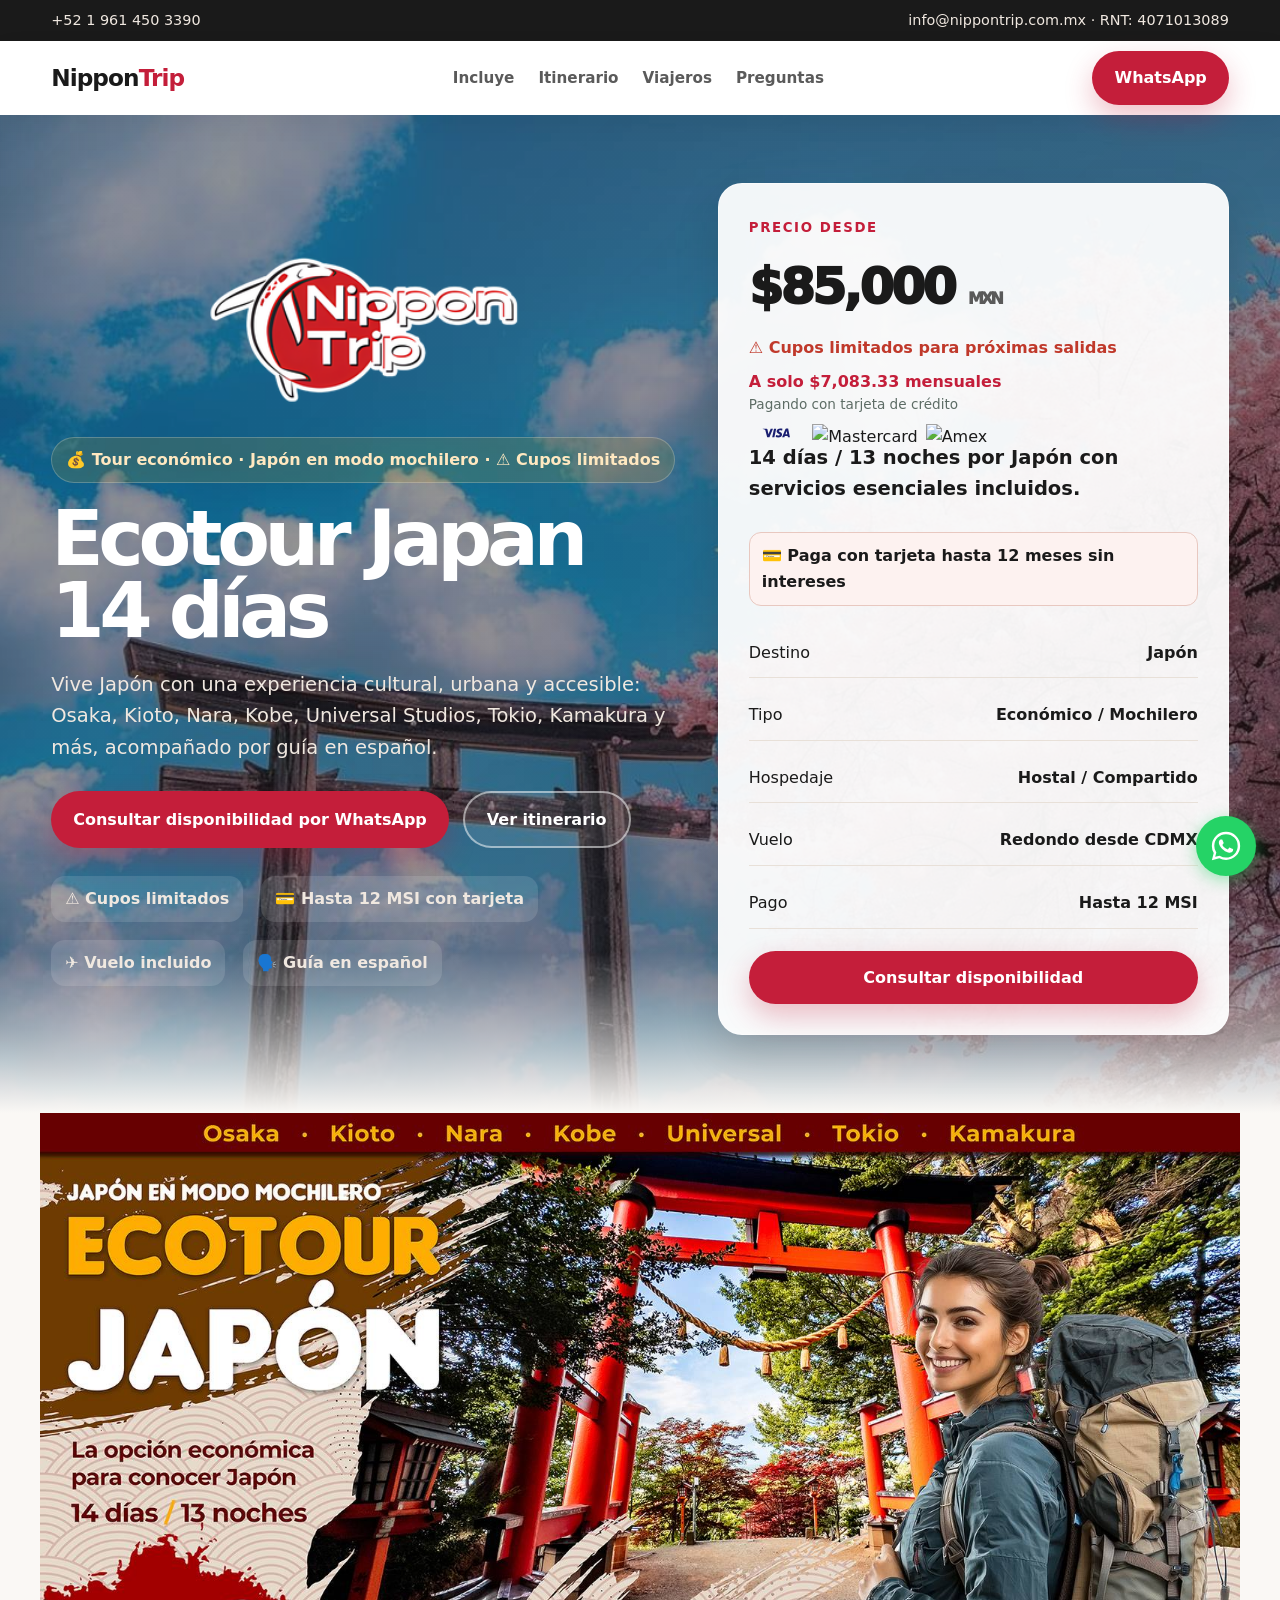
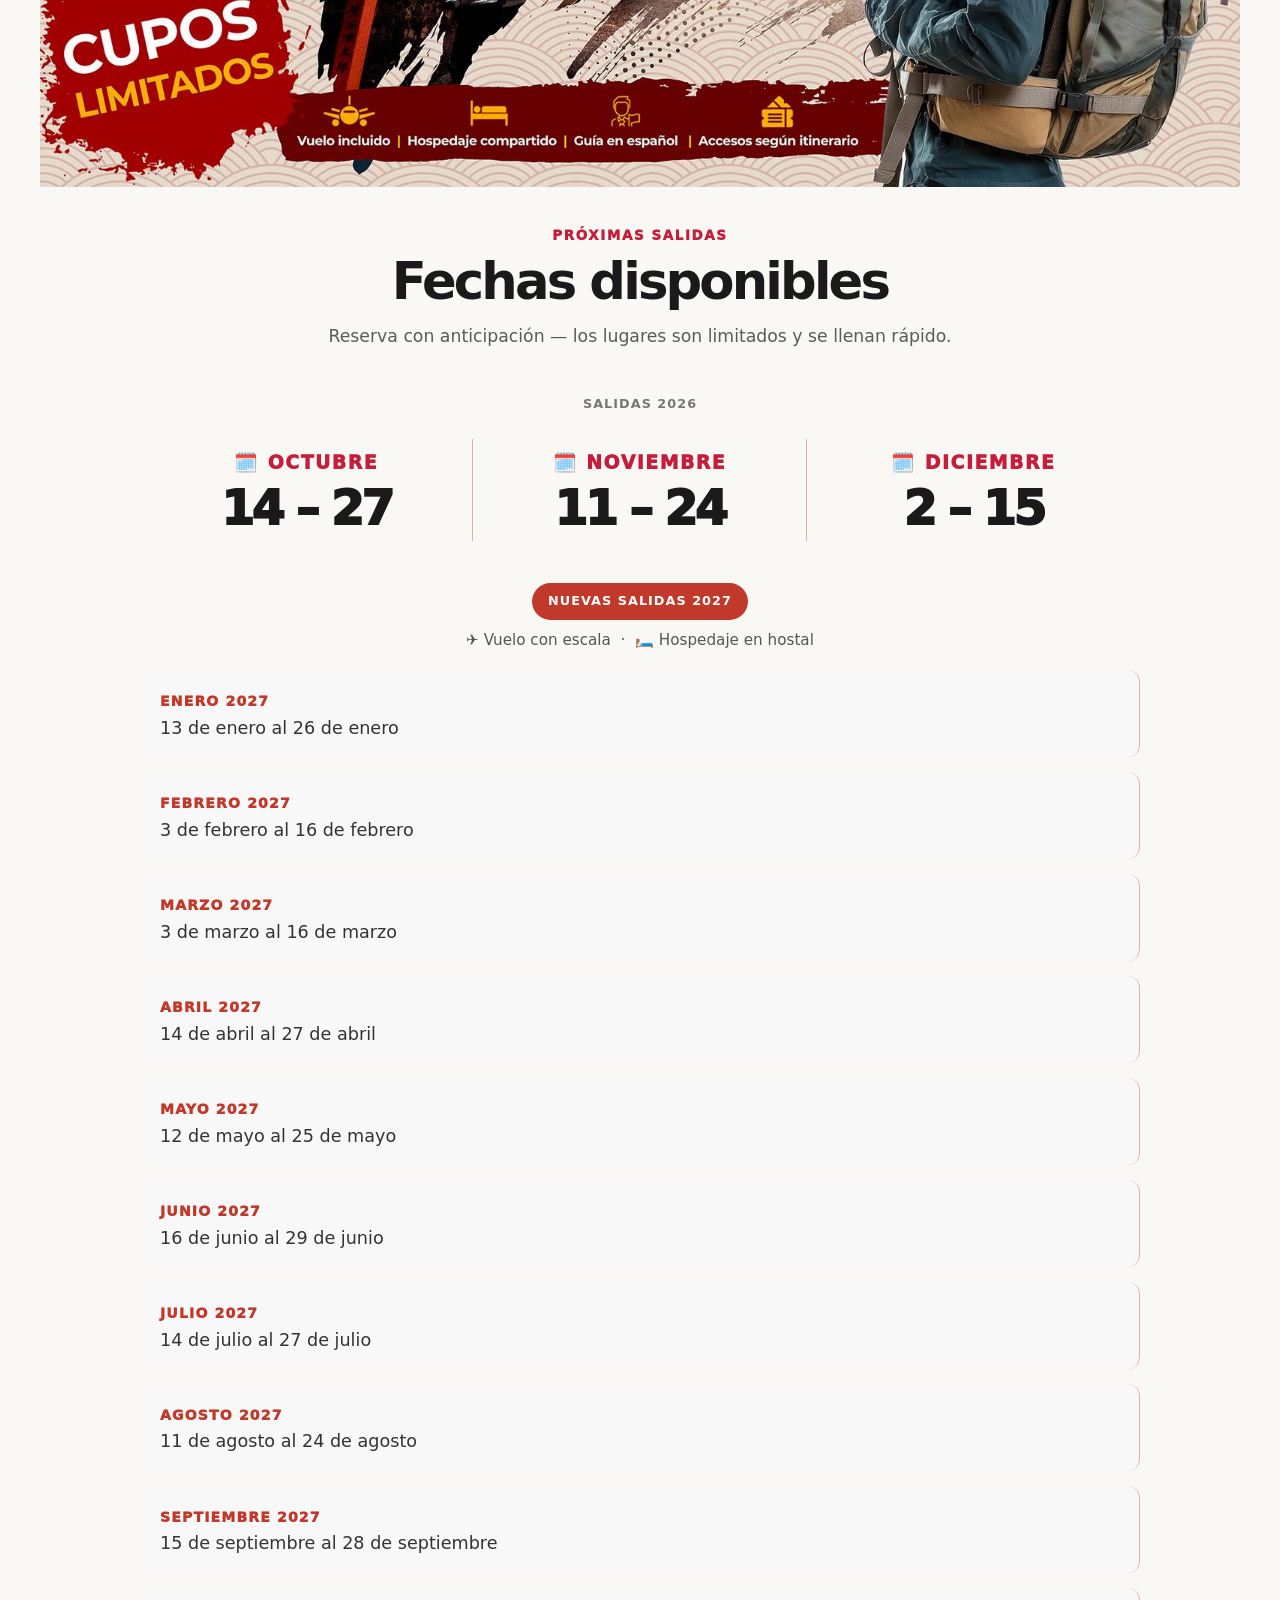
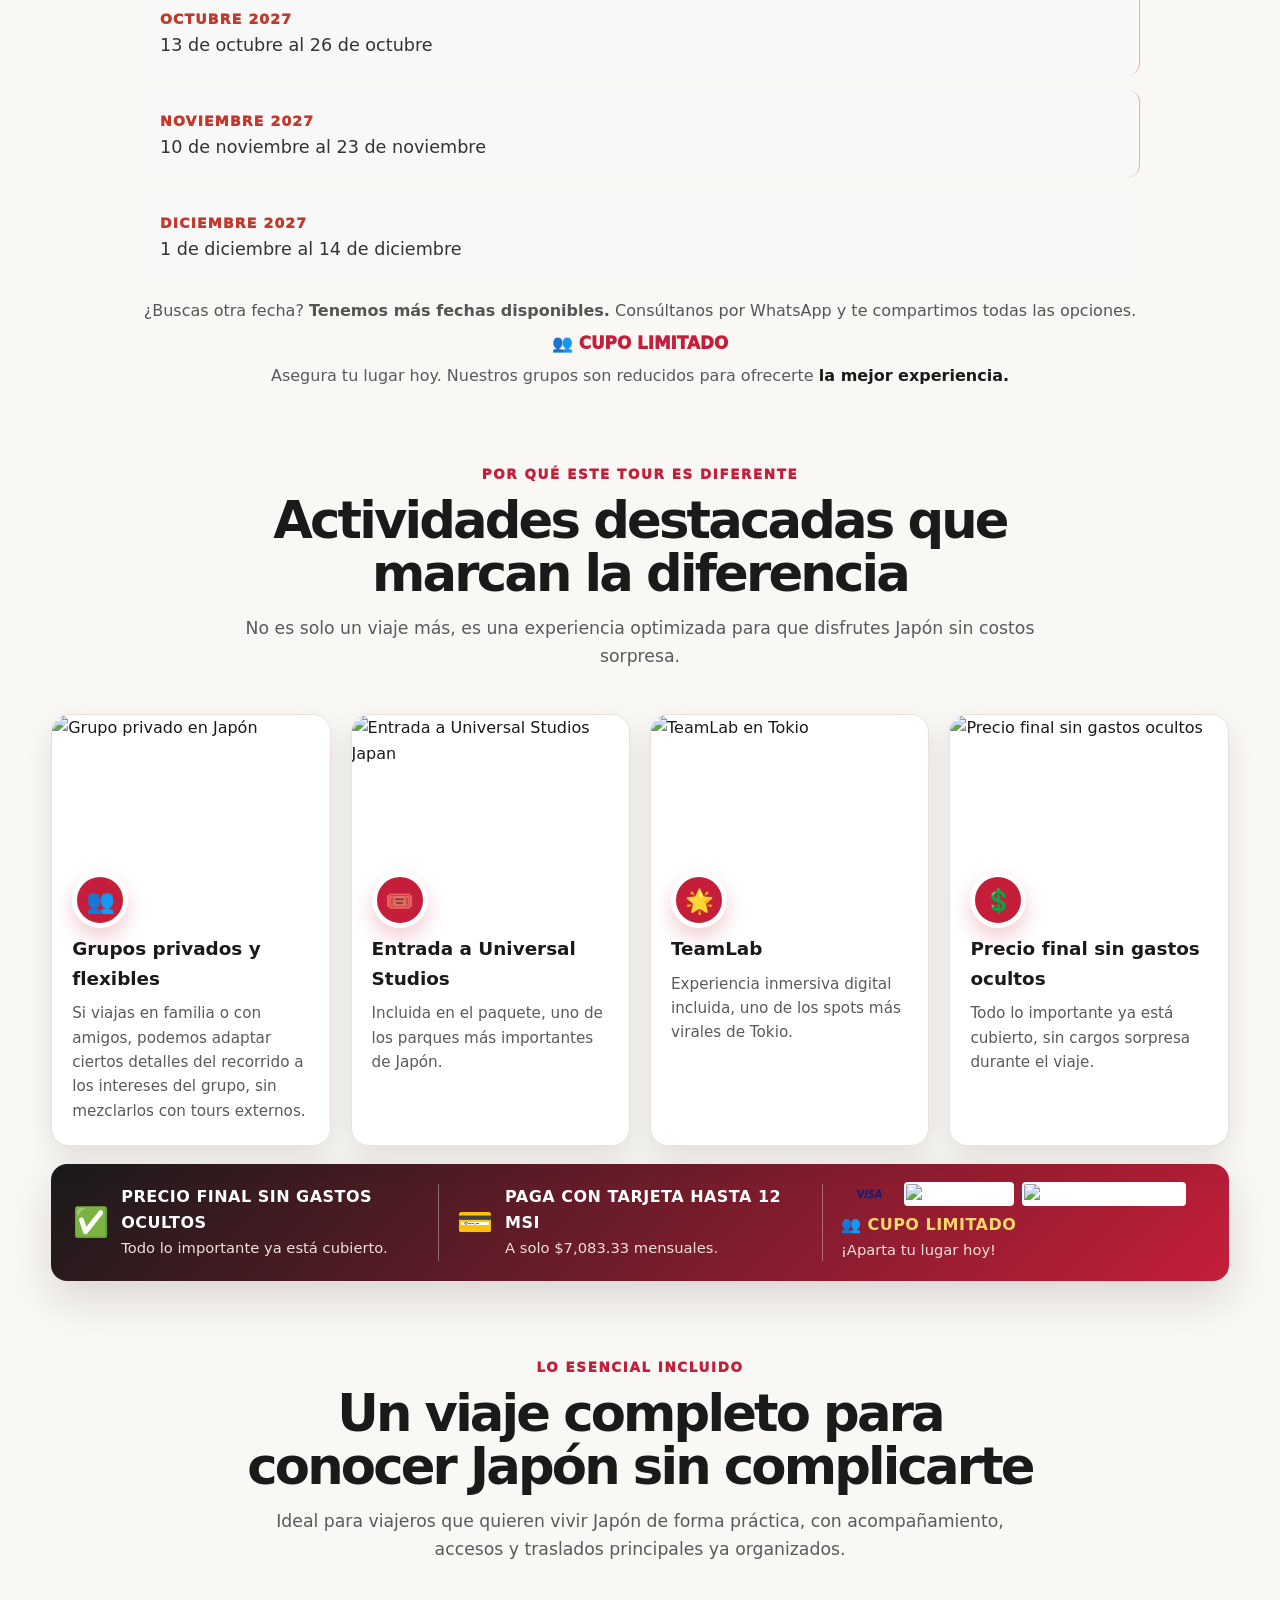
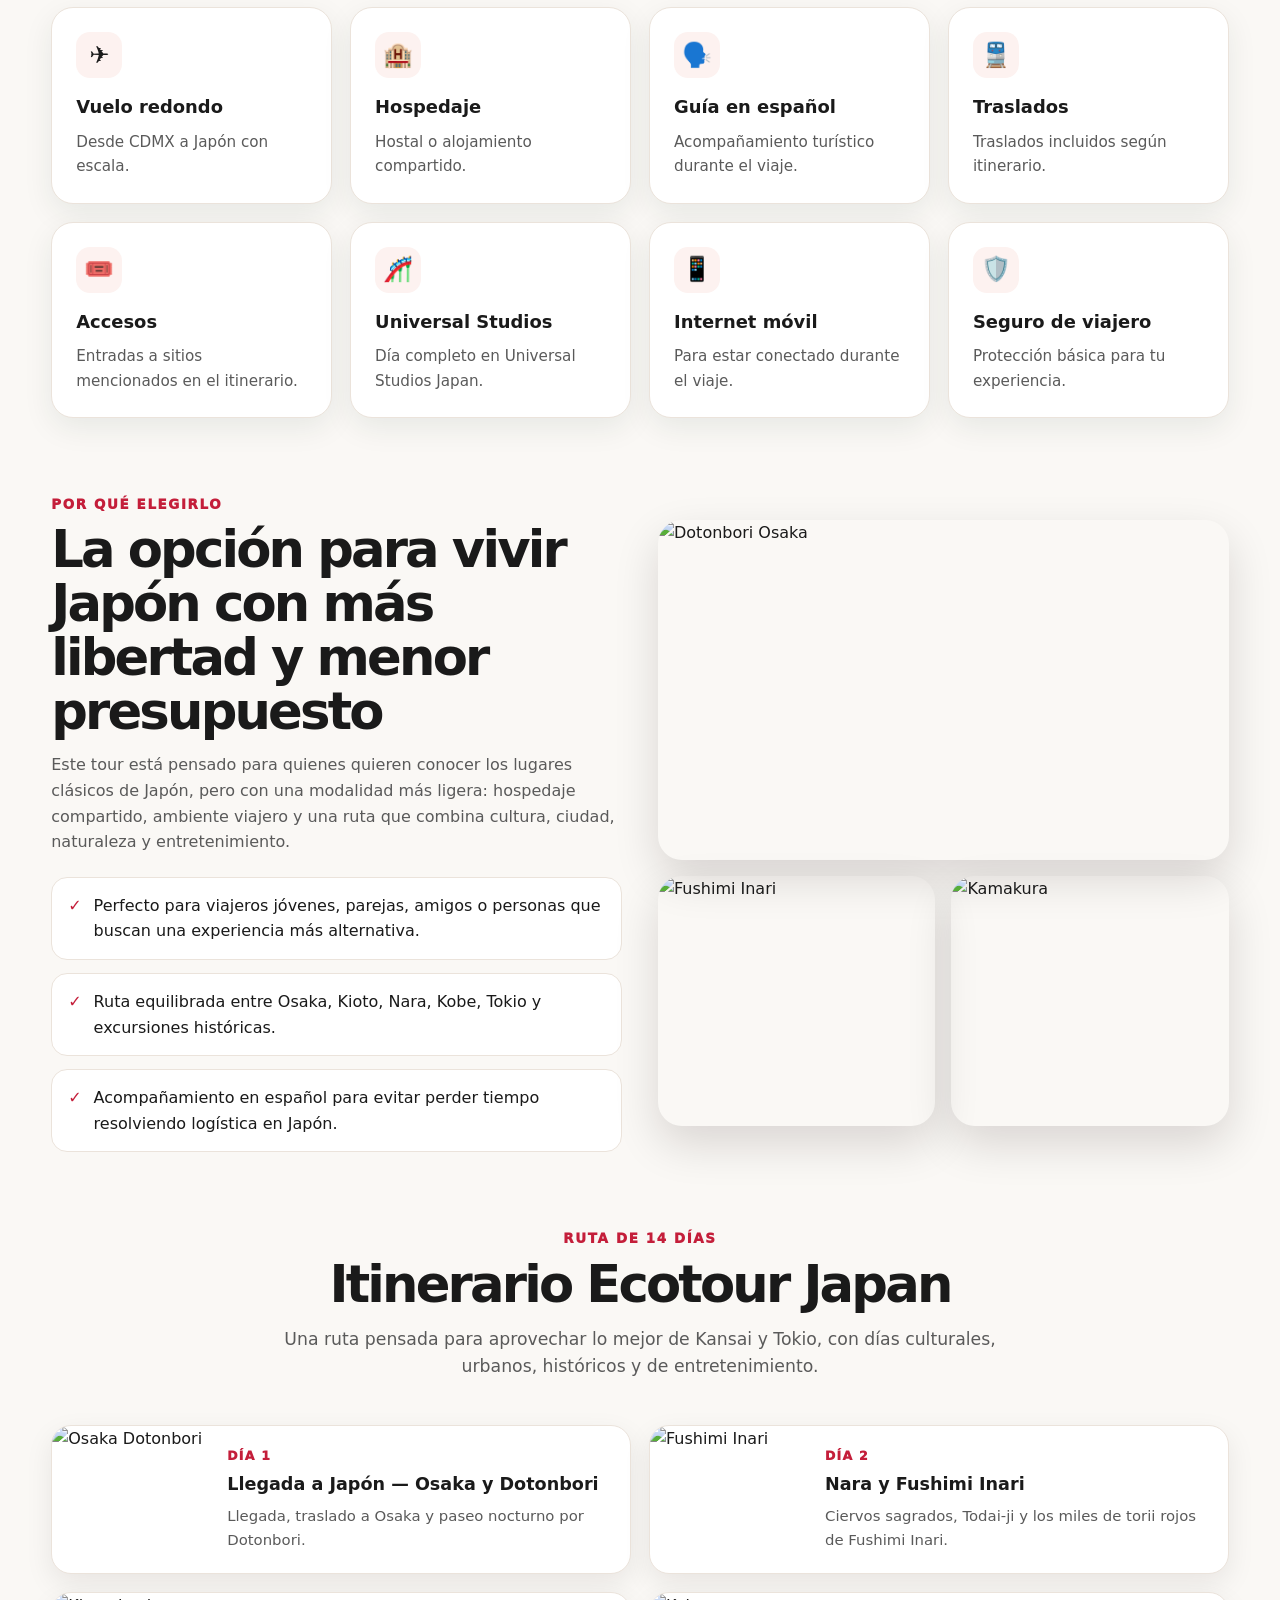
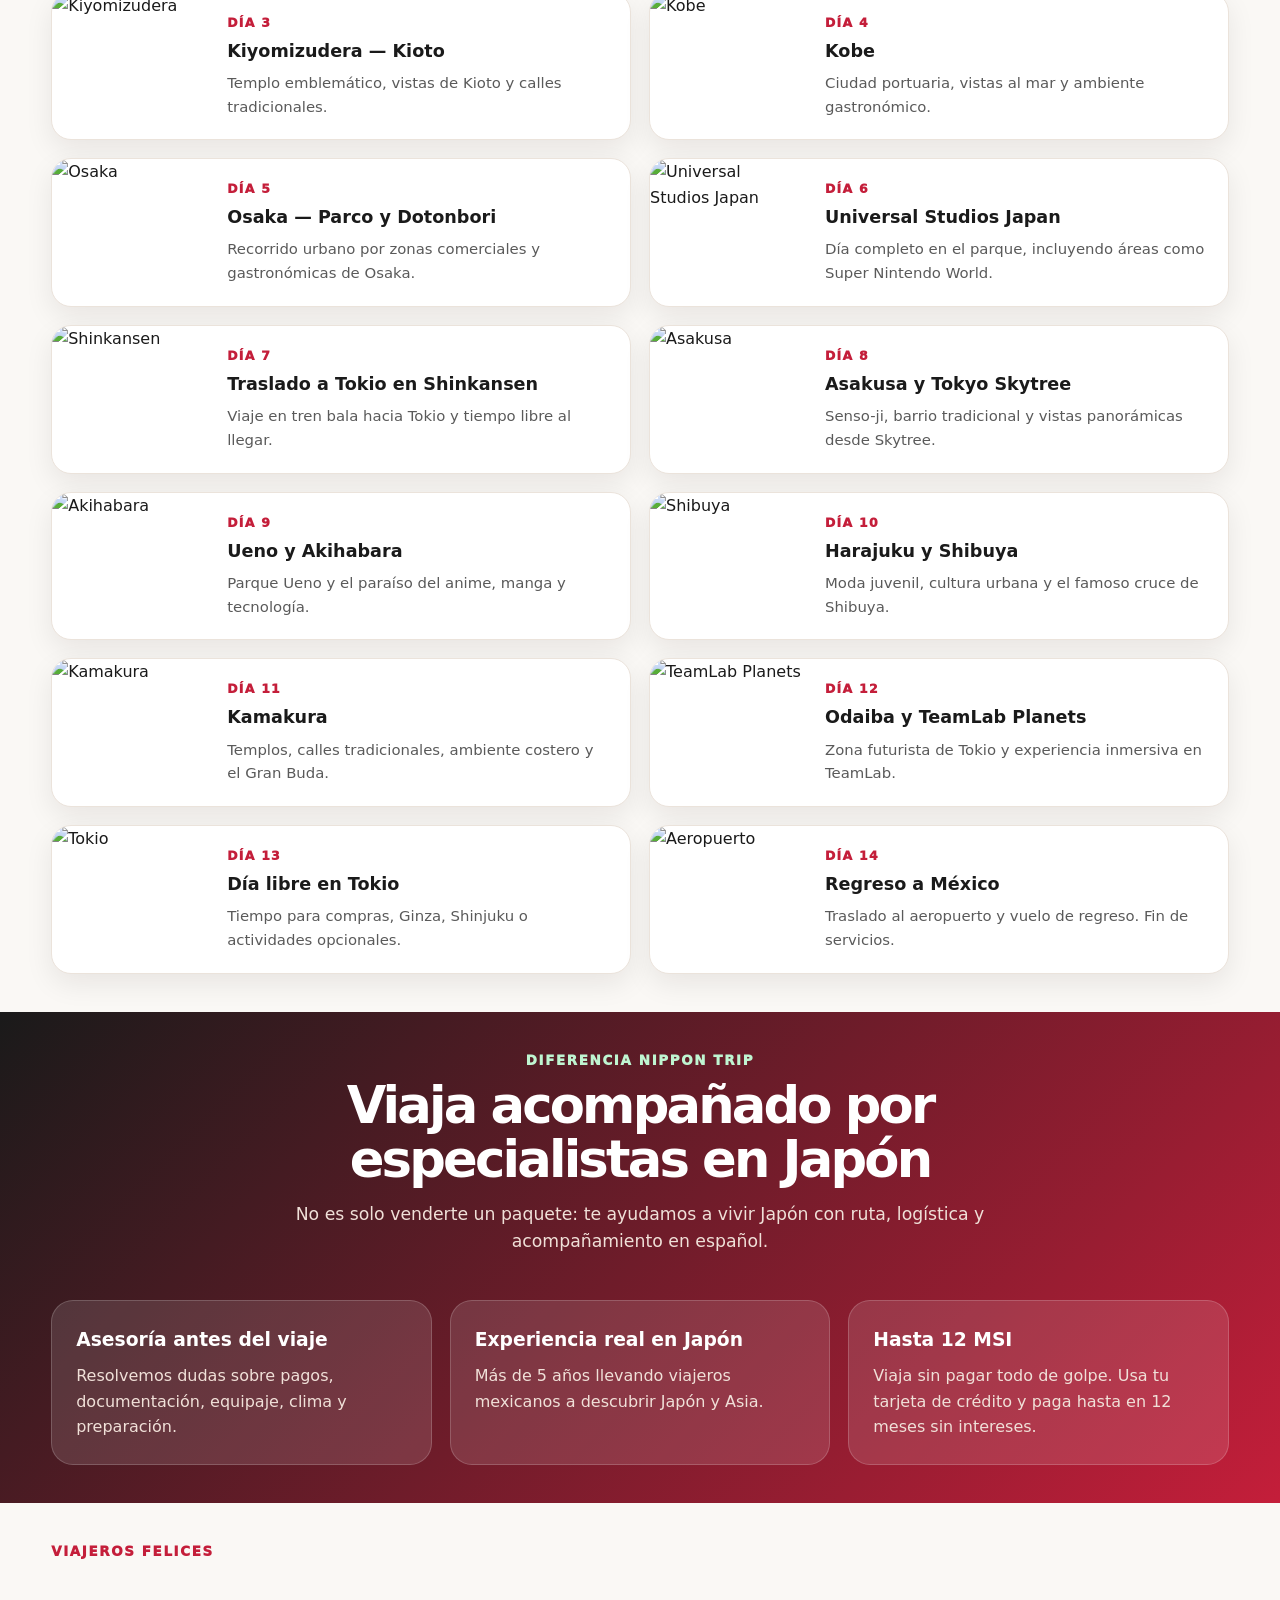
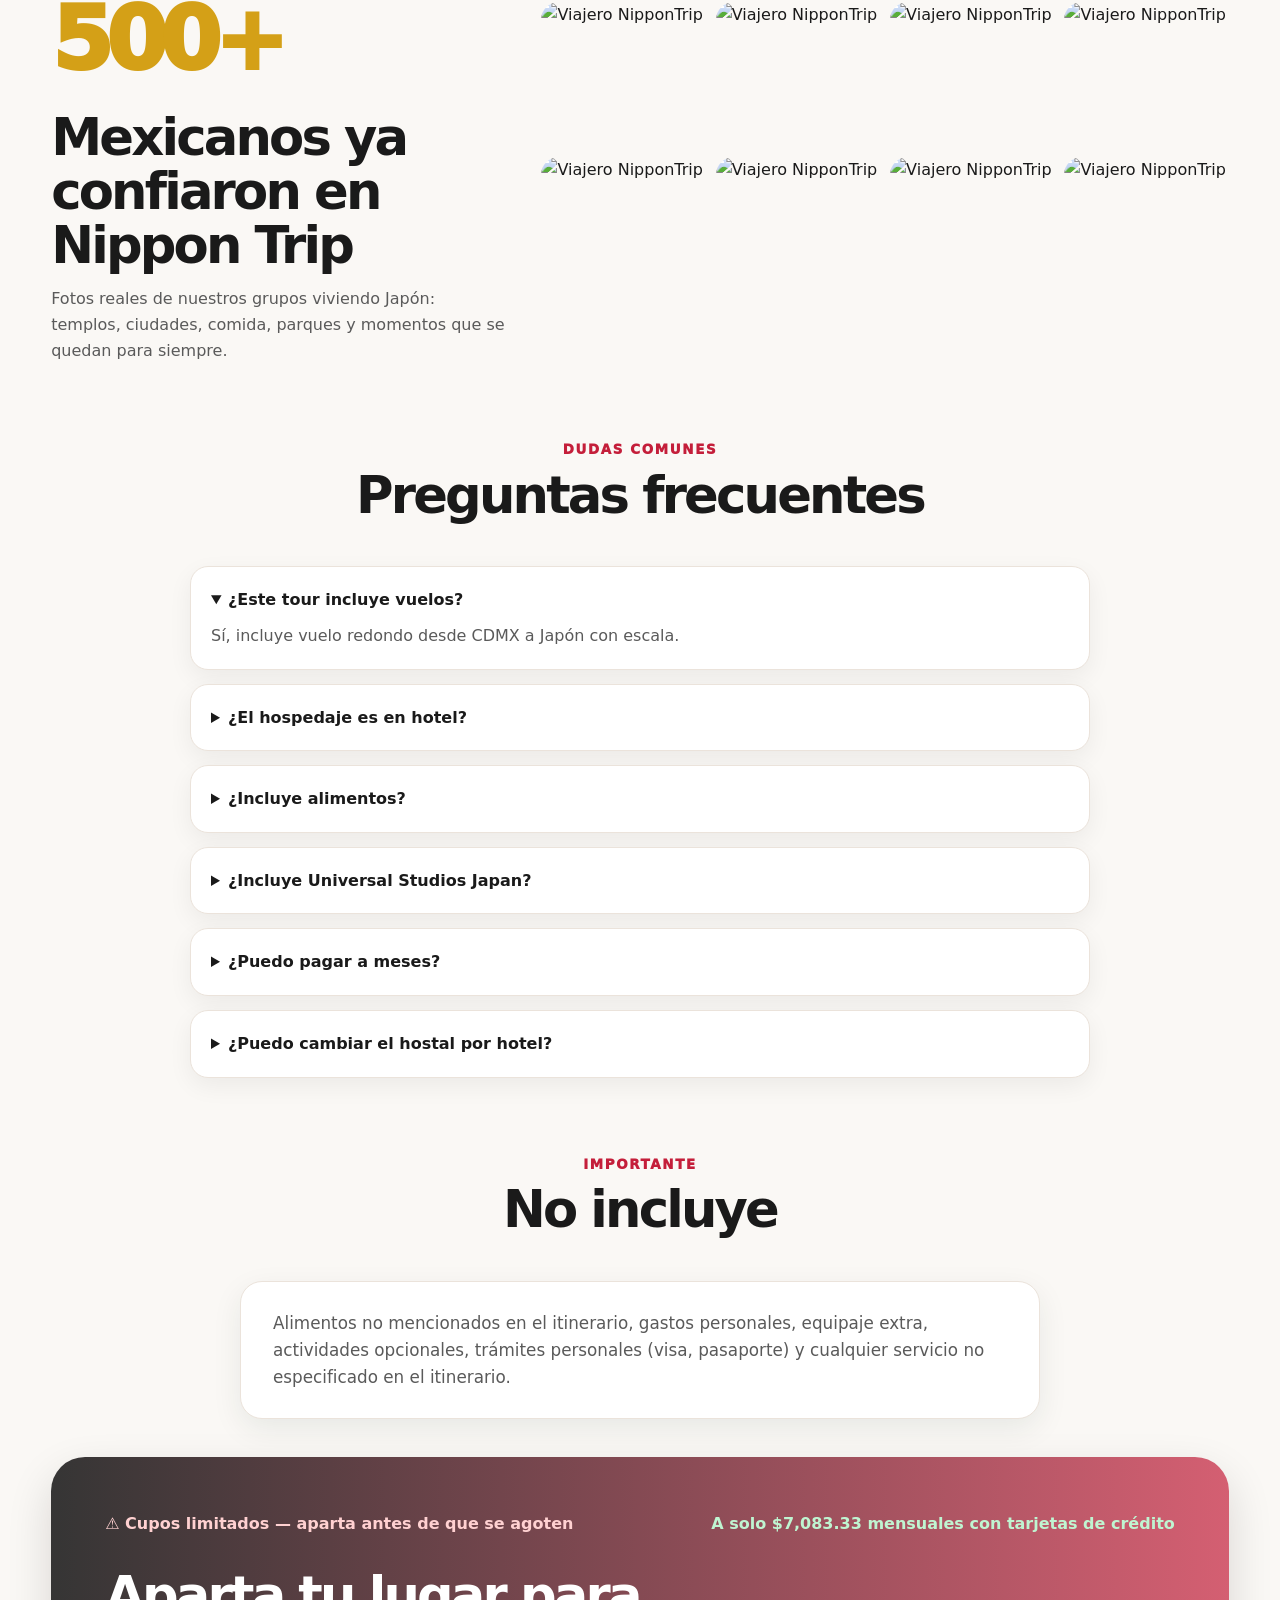
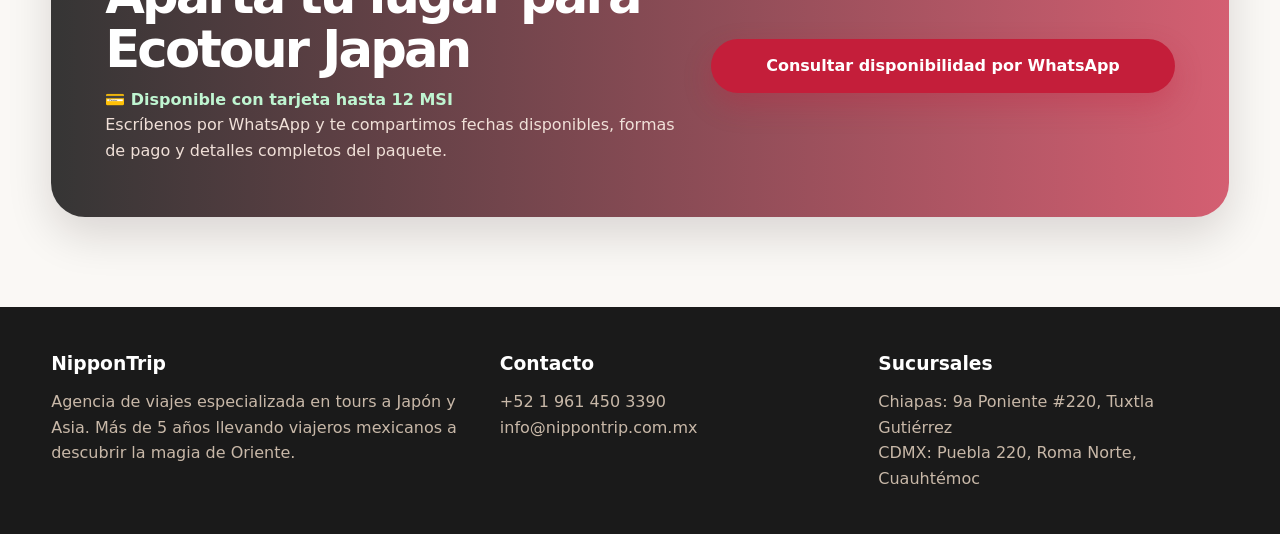
==== ecotour/index.html @ 44941ab3 "Actualizar salidas Ecotour 2026: oct, nov y dic" ====
<!DOCTYPE html>
<html lang="es">
<head>
  <!-- Google tag (gtag.js) -->
  <script async src="https://www.googletagmanager.com/gtag/js?id=AW-18234437122"></script>
  <script>
    window.dataLayer = window.dataLayer || [];
    function gtag(){dataLayer.push(arguments);}
    gtag('js', new Date());

    gtag('config', 'AW-18234437122');
  </script>

  <meta charset="UTF-8" />
  <meta name="viewport" content="width=device-width, initial-scale=1.0" />
  <title>Ecotour Japan 14 días | Nippon Trip</title>
  <meta name="description" content="Viaja a Japón 14 días con vuelo, hospedaje compartido, guía en español, traslados, accesos, Universal Studios Japan, internet móvil y seguro de viajero. Desde $85,000 MXN." />
  <meta name="robots" content="index, follow, max-image-preview:large, max-snippet:-1" />
  <link rel="canonical" href="https://nippontrip.com.mx/ecotour/" />

  <!-- Open Graph -->
  <meta property="og:type" content="website" />
  <meta property="og:title" content="Ecotour Japan 14 días — Viaja a Japón desde $85,000 MXN | Nippon Trip" />
  <meta property="og:description" content="Tour de 14 días por Japón en modo mochilero: Osaka, Kioto, Nara, Kobe, Universal Studios, Tokio y Kamakura. Vuelo, hospedaje, guía en español y traslados incluidos." />
  <meta property="og:url" content="https://nippontrip.com.mx/ecotour/" />
  <meta property="og:image" content="https://nippontrip.com.mx/images/tour/ecotour-japan/tour-slide-1.jpg" />
  <meta property="og:image:width" content="1200" />
  <meta property="og:image:height" content="630" />
  <meta property="og:site_name" content="Nippon Trip" />
  <meta property="og:locale" content="es_MX" />

  <!-- Twitter Card -->
  <meta name="twitter:card" content="summary_large_image" />
  <meta name="twitter:title" content="Ecotour Japan 14 días — Viaja a Japón desde $85,000 MXN" />
  <meta name="twitter:description" content="Tour de 14 días por Japón en modo mochilero. Vuelo, hospedaje, guía en español, Universal Studios y más incluidos." />
  <meta name="twitter:image" content="https://nippontrip.com.mx/images/tour/ecotour-japan/tour-slide-1.jpg" />

  <!-- Favicon -->
  <link rel="icon" type="image/png" href="https://nippontrip.com.mx/favicon.png" />
  <link rel="apple-touch-icon" href="https://nippontrip.com.mx/favicon.png" />

  <!-- Preconnect -->
  <link rel="preconnect" href="https://nippontrip.com.mx" />
  <link rel="dns-prefetch" href="https://nippontrip.com.mx" />

  <!-- Schema.org JSON-LD: TouristTrip -->
  <script type="application/ld+json">
  {
    "@context": "https://schema.org",
    "@type": "TouristTrip",
    "name": "Ecotour Japan 14 días",
    "description": "Tour de 14 días por Japón en modo mochilero: Osaka, Kioto, Nara, Kobe, Universal Studios, Tokio y Kamakura. Vuelo, hospedaje compartido, guía en español y traslados incluidos.",
    "touristType": ["Mochilero", "Económico", "Cultural"],
    "itinerary": {
      "@type": "ItemList",
      "numberOfItems": 14,
      "itemListElement": [
        {"@type": "ListItem", "position": 1, "name": "Llegada a Japón — Osaka y Dotonbori"},
        {"@type": "ListItem", "position": 2, "name": "Nara y Fushimi Inari"},
        {"@type": "ListItem", "position": 3, "name": "Kiyomizudera — Kioto"},
        {"@type": "ListItem", "position": 4, "name": "Kobe"},
        {"@type": "ListItem", "position": 5, "name": "Osaka — Parco y Dotonbori"},
        {"@type": "ListItem", "position": 6, "name": "Universal Studios Japan"},
        {"@type": "ListItem", "position": 7, "name": "Traslado a Tokio en Shinkansen"},
        {"@type": "ListItem", "position": 8, "name": "Asakusa y Tokyo Skytree"},
        {"@type": "ListItem", "position": 9, "name": "Ueno y Akihabara"},
        {"@type": "ListItem", "position": 10, "name": "Harajuku y Shibuya"},
        {"@type": "ListItem", "position": 11, "name": "Kamakura"},
        {"@type": "ListItem", "position": 12, "name": "Odaiba y TeamLab Planets"},
        {"@type": "ListItem", "position": 13, "name": "Día libre en Tokio"},
        {"@type": "ListItem", "position": 14, "name": "Regreso a México"}
      ]
    },
    "offers": {
      "@type": "Offer",
      "price": "85000",
      "priceCurrency": "MXN",
      "availability": "https://schema.org/LimitedAvailability",
      "validFrom": "2026-01-01",
      "url": "https://nippontrip.com.mx/ecotour/"
    },
    "provider": {
      "@type": "TravelAgency",
      "name": "Nippon Trip",
      "url": "https://nippontrip.com.mx",
      "telephone": "+52-1-961-450-3390",
      "email": "info@nippontrip.com.mx",
      "address": [
        {
          "@type": "PostalAddress",
          "streetAddress": "9a Poniente #220",
          "addressLocality": "Tuxtla Gutiérrez",
          "addressRegion": "Chiapas",
          "addressCountry": "MX"
        },
        {
          "@type": "PostalAddress",
          "streetAddress": "Puebla 220, Roma Norte",
          "addressLocality": "Ciudad de México",
          "addressRegion": "CDMX",
          "addressCountry": "MX"
        }
      ]
    }
  }
  </script>

  <!-- Schema.org JSON-LD: FAQPage -->
  <script type="application/ld+json">
  {
    "@context": "https://schema.org",
    "@type": "FAQPage",
    "mainEntity": [
      {
        "@type": "Question",
        "name": "¿Este tour incluye vuelos?",
        "acceptedAnswer": {
          "@type": "Answer",
          "text": "Sí, incluye vuelo redondo desde CDMX a Japón con escala."
        }
      },
      {
        "@type": "Question",
        "name": "¿El hospedaje es en hotel?",
        "acceptedAnswer": {
          "@type": "Answer",
          "text": "Esta modalidad es nuestro tour económico para conocer Japón sin pagar un paquete tradicional de hotel, por eso el hospedaje es en hostal o alojamiento compartido."
        }
      },
      {
        "@type": "Question",
        "name": "¿Incluye alimentos?",
        "acceptedAnswer": {
          "@type": "Answer",
          "text": "No incluye alimentos, excepto la cena de bienvenida."
        }
      },
      {
        "@type": "Question",
        "name": "¿Incluye Universal Studios Japan?",
        "acceptedAnswer": {
          "@type": "Answer",
          "text": "Sí, el itinerario contempla día completo en Universal Studios Japan."
        }
      },
      {
        "@type": "Question",
        "name": "¿Puedo pagar a meses?",
        "acceptedAnswer": {
          "@type": "Answer",
          "text": "Sí, pregunta por opciones de pago de hasta 12 meses sin intereses."
        }
      },
      {
        "@type": "Question",
        "name": "¿Puedo cambiar el hostal por hotel?",
        "acceptedAnswer": {
          "@type": "Answer",
          "text": "Sí, si prefieres hospedarte en hotel en lugar de hostal, podemos hacer el cambio por una tarifa adicional. Contáctanos por WhatsApp y te cotizamos el upgrade según las fechas y ciudades de tu viaje."
        }
      }
    ]
  }
  </script>

  <style>
    :root{
      --green:#C41E3A;
      --green-dark:#1a1a1a;
      --mint:#fdf2f0;
      --gold:#D4A017;
      --ink:#1a1a1a;
      --muted:#5a5a5a;
      --white:#fff;
      --soft:#faf8f5;
      --shadow:0 18px 45px rgba(20,10,5,.14);
      --radius:24px;
    }
    *{box-sizing:border-box;margin:0;padding:0}
    body{font-family:Inter,system-ui,-apple-system,BlinkMacSystemFont,"Segoe UI",sans-serif;color:var(--ink);background:var(--soft);line-height:1.6}
    img{max-width:100%;display:block}
    a{text-decoration:none;color:inherit}
    .container{width:min(1180px,92%);margin:auto}
    .topbar{background:#1a1a1a;color:#f0e8e0;font-size:.9rem;padding:9px 0}
    .topbar .container{display:flex;justify-content:space-between;gap:16px;flex-wrap:wrap}
    header{position:sticky;top:0;z-index:20;background:rgba(255,255,255,.92);backdrop-filter:blur(14px);box-shadow:0 8px 25px rgba(0,0,0,.06)}
    nav{height:74px;display:flex;align-items:center;justify-content:space-between;gap:22px}
    .logo{font-weight:900;font-size:1.45rem;color:var(--green-dark);letter-spacing:-.04em}.logo span{color:var(--green)}
    .navlinks{display:flex;gap:24px;color:var(--muted);font-weight:700;font-size:.95rem}.navlinks a:hover{color:var(--green)}
    .btn{display:inline-flex;align-items:center;justify-content:center;gap:9px;border-radius:999px;padding:14px 22px;font-weight:900;transition:.2s ease;cursor:pointer;border:none}
    .btn-primary{background:#C41E3A;color:white;box-shadow:0 12px 28px rgba(196,30,58,.28)}
    .btn-primary:hover{transform:translateY(-2px);box-shadow:0 18px 38px rgba(196,30,58,.36)}
    .btn-dark{background:var(--green-dark);color:white}.btn-outline{border:2px solid rgba(255,255,255,.5);color:white;background:rgba(255,255,255,.08)}
    .promo-banner{width:100%;line-height:0;overflow:hidden;display:flex;justify-content:center;background:transparent}.promo-banner img{width:100%;max-width:1200px;height:auto;display:block}
    .hero{position:relative;min-height:auto;color:white;display:flex;align-items:center;overflow:hidden;background:linear-gradient(135deg,rgba(26,26,26,.45),rgba(26,26,26,.5)),url('hero-bg-torii.jpg') center/cover no-repeat}
    .hero:after{content:"";position:absolute;inset:auto 0 0;height:160px;background:linear-gradient(transparent,var(--soft))}
    .hero-grid{position:relative;z-index:2;display:grid;grid-template-columns:1.1fr .9fr;gap:42px;align-items:center;padding:30px 0 40px}
    .badge{display:inline-flex;align-items:center;gap:8px;background:rgba(212,160,23,.16);border:1px solid rgba(255,255,255,.22);padding:9px 14px;border-radius:999px;font-weight:900;color:#ffe8c0;margin-bottom:20px}
    h1{font-size:clamp(2.8rem,6vw,5.7rem);line-height:.94;letter-spacing:-.07em;margin-bottom:22px}
    .hero p{font-size:1.22rem;color:#f0e8e0;max-width:650px;margin-bottom:28px}
    .hero-actions{display:flex;gap:14px;flex-wrap:wrap;margin-bottom:28px}
    .trust{display:flex;gap:18px;flex-wrap:wrap;color:#f0e8e0;font-weight:800}.trust span{background:rgba(255,255,255,.12);padding:10px 14px;border-radius:14px}
    .price-card{background:rgba(255,255,255,.94);color:var(--ink);padding:30px;border-radius:var(--radius);box-shadow:var(--shadow);border:1px solid rgba(255,255,255,.45)}
    .price-card small{text-transform:uppercase;letter-spacing:.12em;color:var(--green);font-weight:900}.price{font-size:3.1rem;font-weight:950;color:var(--green-dark);letter-spacing:-.06em;margin:8px 0}.price span{font-size:1rem;color:var(--muted)}
    .quick-list{display:grid;gap:12px;margin:22px 0}.quick-list div{display:flex;justify-content:space-between;gap:16px;padding:12px 0;border-bottom:1px solid #e8e0d8}.quick-list b{color:var(--green-dark)}
    section{padding:38px 0}.section-head{text-align:center;max-width:790px;margin:0 auto 44px}.kicker{color:var(--green);font-weight:950;text-transform:uppercase;letter-spacing:.12em;font-size:.84rem;margin-bottom:8px}h2{font-size:clamp(2rem,4vw,3.4rem);line-height:1.05;letter-spacing:-.055em;margin-bottom:14px}.section-head p{color:var(--muted);font-size:1.08rem}
    .cards{display:grid;grid-template-columns:repeat(4,1fr);gap:18px}.card{background:white;border-radius:22px;padding:24px;box-shadow:0 10px 30px rgba(10,48,33,.08);border:1px solid #ebe3db}.icon{width:46px;height:46px;border-radius:14px;background:var(--mint);display:grid;place-items:center;font-size:1.5rem;margin-bottom:15px}.card h3{font-size:1.12rem;margin-bottom:8px}.card p{color:var(--muted);font-size:.95rem}
    .dates-wrap{max-width:1000px;margin:0 auto;text-align:center}.date-line{display:grid;grid-template-columns:repeat(3,1fr);align-items:center;gap:0;margin:24px auto 28px}.date-item{padding:8px 34px;position:relative}.date-item:not(:last-child){border-right:1px solid rgba(196,30,58,.35)}.date-month{display:flex;justify-content:center;align-items:center;gap:10px;color:var(--green);font-weight:950;text-transform:uppercase;letter-spacing:.08em;font-size:1.18rem}.date-range{font-size:3rem;font-weight:950;line-height:1.05;letter-spacing:-.06em;color:var(--ink);margin-top:6px}.date-note{display:inline-flex;align-items:center;gap:10px;font-weight:950;color:var(--green);font-size:1.05rem;margin:6px 0}.date-subnote{color:var(--muted)}.date-subnote b{color:var(--green-dark)}
    .feature-grid{display:grid;grid-template-columns:repeat(4,1fr);gap:20px}.feature-card{background:white;border-radius:18px;overflow:hidden;box-shadow:0 12px 30px rgba(20,10,5,.10);border:1px solid #ebe3db}.feature-card img{width:100%;height:185px;object-fit:cover}.feature-body{position:relative;padding:34px 20px 22px}.feature-icon{position:absolute;top:-28px;left:20px;width:56px;height:56px;border-radius:50%;background:var(--green);color:white;display:grid;place-items:center;font-size:1.45rem;box-shadow:0 10px 20px rgba(196,30,58,.22);border:5px solid white}.feature-body h3{font-size:1.15rem;margin-bottom:8px}.feature-body p{color:var(--muted);font-size:.95rem}.value-strip{margin-top:18px;background:linear-gradient(135deg,#1a1a1a,#C41E3A);border-radius:16px;color:white;padding:18px 22px;display:grid;grid-template-columns:1fr 1fr 1fr;gap:18px;align-items:center;box-shadow:var(--shadow)}.value-item{display:flex;align-items:center;gap:12px}.value-item:not(:last-child){border-right:1px solid rgba(255,255,255,.35)}.value-icon{font-size:1.8rem}.value-item b{display:block;text-transform:uppercase;letter-spacing:.03em}.value-item span{color:#f0e0d8;font-size:.92rem}.card-logos{display:flex;gap:8px;align-items:center;flex-wrap:wrap}.card-logos img{height:24px;background:white;border-radius:4px;padding:2px}
    .split{display:grid;grid-template-columns:1fr 1fr;gap:36px;align-items:center}.photo-stack{display:grid;grid-template-columns:1fr 1fr;gap:16px}.photo-stack img{height:250px;width:100%;object-fit:cover;border-radius:24px;box-shadow:var(--shadow)}.photo-stack img:first-child{grid-column:span 2;height:340px}
    .checklist{display:grid;gap:13px;margin-top:22px}.check{display:flex;gap:12px;align-items:flex-start;background:white;padding:15px 16px;border-radius:16px;border:1px solid #ebe3db}.check strong{color:var(--green)}
    .itinerary{display:grid;grid-template-columns:repeat(2,1fr);gap:18px}.day{background:white;border-radius:20px;overflow:hidden;box-shadow:0 10px 28px rgba(20,10,5,.08);border:1px solid #ebe3db;display:grid;grid-template-columns:155px 1fr}.day img{height:100%;width:100%;object-fit:cover}.day-content{padding:20px}.day-number{font-size:.78rem;font-weight:950;color:var(--green);text-transform:uppercase;letter-spacing:.1em}.day h3{font-size:1.1rem;margin:4px 0 7px}.day p{font-size:.93rem;color:var(--muted)}
    .highlight{background:linear-gradient(135deg,#1a1a1a,#C41E3A);color:white}.highlight .section-head p{color:#f0e0d8}.highlight-grid{display:grid;grid-template-columns:repeat(3,1fr);gap:18px}.highlight-card{background:rgba(255,255,255,.12);border:1px solid rgba(255,255,255,.18);border-radius:22px;padding:24px}.highlight-card h3{margin-bottom:8px}.highlight-card p{color:#f0e0d8}
    .proof{display:grid;grid-template-columns:.8fr 1.2fr;gap:32px;align-items:center}.proof-number{font-size:5.5rem;font-weight:950;color:var(--gold);letter-spacing:-.08em}.gallery{display:grid;grid-template-columns:repeat(4,1fr);gap:10px}.gallery img{height:145px;width:100%;object-fit:cover;border-radius:18px}
    .faq{max-width:900px;margin:auto;display:grid;gap:14px}.faq details{background:white;border:1px solid #ebe3db;border-radius:18px;padding:20px;box-shadow:0 8px 24px rgba(20,10,5,.06)}.faq summary{font-weight:900;cursor:pointer}.faq p{color:var(--muted);margin-top:10px}
    .cta{padding:0 0 90px}.cta-box{background:linear-gradient(90deg,rgba(26,26,26,.88),rgba(196,30,58,.7)),url('https://nippontrip.com.mx/itinerario-img/eco-d1.jpg') center/cover no-repeat;border-radius:34px;padding:54px;color:white;display:grid;grid-template-columns:1fr auto;gap:24px;align-items:center;box-shadow:var(--shadow)}.cta-box h2{margin-bottom:10px}.cta-box p{color:#f0e0d8;max-width:720px}
    footer{background:#1a1a1a;color:#f0e0d8;padding:42px 0}.footer-grid{display:grid;grid-template-columns:1.2fr 1fr 1fr;gap:28px}.footer-grid p,.footer-grid a{color:#c8b8a8}.footer-grid h3{color:white;margin-bottom:10px}
    @media(max-width:960px){
      .hero-grid,.split,.proof,.cta-box,.footer-grid{grid-template-columns:1fr}
      .cards{grid-template-columns:repeat(2,1fr)}
      .feature-grid{grid-template-columns:repeat(2,1fr)}
      .value-strip{grid-template-columns:1fr}
      .value-item:not(:last-child){border-right:0;border-bottom:1px solid rgba(255,255,255,.25);padding-bottom:14px}
      .itinerary{grid-template-columns:1fr}
      .navlinks{display:none}
      .hero{min-height:auto}
      .price-card{max-width:520px}
      .gallery{grid-template-columns:repeat(3,1fr)}
    }
    @media(max-width:620px){
      .cards,.highlight-grid,.feature-grid{grid-template-columns:1fr}
      .date-line{grid-template-columns:1fr;gap:16px}
      .date-item:not(:last-child){border-right:0;border-bottom:1px solid rgba(31,122,77,.25);padding-bottom:20px}
      .date-range{font-size:2.45rem}
      .day{grid-template-columns:1fr}
      .day img{height:190px}
      .photo-stack{grid-template-columns:1fr}
      .photo-stack img,.photo-stack img:first-child{grid-column:auto;height:230px}
      .gallery{grid-template-columns:repeat(2,1fr)}
      .cta-box{padding:32px}
      .price{font-size:2.4rem}
    }
  </style>

  <!-- Conversión Google Ads: Contacto WhatsApp Ecotour (cuenta nueva AW-18234437122) -->
  <script>
    function gtag_report_conversion(url) {
      var callback = function () {
        if (typeof(url) !== 'undefined') {
          window.location = url;
        }
      };
      gtag('event', 'conversion', {
        'send_to': 'AW-18234437122/MH9QCO-EwsIcEILc7fZD',
        'value': 1.0,
        'currency': 'MXN',
        'event_callback': callback
      });
      return false;
    }

    document.addEventListener('DOMContentLoaded', function () {
      var whatsappLinks = document.querySelectorAll(
        'a[href*="wa.me"], a[href*="whatsapp.com"], a[href*="api.whatsapp.com"]'
      );
      whatsappLinks.forEach(function (link) {
        link.addEventListener('click', function (event) {
          event.preventDefault();
          gtag_report_conversion(link.href);
        });
      });
    });
  </script>
</head>
<body>
  <div class="topbar">
    <div class="container">
      <span>+52 1 961 450 3390</span>
      <span>info@nippontrip.com.mx · RNT: 4071013089</span>
    </div>
  </div>

  <header>
    <nav class="container">
      <a class="logo" href="#">Nippon<span>Trip</span></a>
      <div class="navlinks">
        <a href="#incluye">Incluye</a>
        <a href="#itinerario">Itinerario</a>
        <a href="#viajeros">Viajeros</a>
        <a href="#faq">Preguntas</a>
      </div>
      <a class="btn btn-primary" href="https://wa.me/5219614503390?text=Hola%20NipponTrip%2C%20quiero%20informaci%C3%B3n%20del%20Ecotour%20Japan%20de%2014%20d%C3%ADas" target="_blank" rel="noopener">WhatsApp</a>
    </nav>
  </header>

  <main>
    <section class="hero">
      <div class="container hero-grid">
        <div>
          <img src="logo-nippontrip.png" alt="NipponTrip" style="width:350px;height:auto;margin:0 auto 12px;display:block">
          <div class="badge">💰 Tour económico · Japón en modo mochilero · ⚠️ Cupos limitados</div>
          <h1>Ecotour Japan 14 días</h1>
          <p>Vive Japón con una experiencia cultural, urbana y accesible: Osaka, Kioto, Nara, Kobe, Universal Studios, Tokio, Kamakura y más, acompañado por guía en español.</p>
          <div class="hero-actions">
            <a class="btn btn-primary" href="https://wa.me/5219614503390?text=Hola%20NipponTrip%2C%20quiero%20consultar%20disponibilidad%20para%20Ecotour%20Japan" target="_blank" rel="noopener">Consultar disponibilidad por WhatsApp</a>
            <a class="btn btn-outline" href="#itinerario">Ver itinerario</a>
          </div>
          <div class="trust">
            <span>⚠️ Cupos limitados</span>
            <span>💳 Hasta 12 MSI con tarjeta</span>
            <span>✈️ Vuelo incluido</span>
            <span>🗣️ Guía en español</span>
          </div>
        </div>
        <aside class="price-card">
          <small>Precio desde</small>
          <div class="price">$85,000 <span>MXN</span></div>
          <div style="margin-top:6px;color:#c0392b;font-weight:900">⚠️ Cupos limitados para próximas salidas</div>
          <div style="margin-top:8px;font-weight:900;color:#C41E3A">A solo $7,083.33 mensuales</div>
          <div style="font-size:.85rem;color:#5d6c65">Pagando con tarjeta de crédito</div>
          <div style="display:flex;gap:8px;margin-top:8px;align-items:center">
            <svg xmlns="http://www.w3.org/2000/svg" viewBox="0 0 1000 324" style="height:18px;width:auto"><path d="M431.7 83.5l-63.4 155.3h-41.4l-31.2-123.8c-1.9-7.4-3.5-10.1-9.3-13.2-9.4-5.1-25-9.8-38.7-12.8l.9-5.5h66.7c8.5 0 16.1 5.6 18.1 15.4l16.5 87.7 40.8-103.1h41zm163.4 104.6c.2-41-56.7-43.3-56.3-61.6.1-5.6 5.4-11.5 17-13 5.8-.7 21.7-1.3 39.7 6.7l7.1-33c-9.7-3.5-22.2-6.9-37.7-6.9-39.8 0-67.9 21.2-68.1 51.5-.2 22.4 20 34.9 35.3 42.4 15.7 7.6 21 12.5 20.9 19.3-.1 10.4-12.5 15-24.1 15.2-20.3.3-32-5.5-41.3-9.9l-7.3 34c9.4 4.3 26.7 8.1 44.7 8.3 42.3 0 70-20.9 70.1-53.3m105.1 50.7h36.4l-31.8-155.3h-33.6c-7.6 0-13.9 4.4-16.7 11.1l-58.9 144.2h41.2l8.2-22.7h50.3l4.9 22.7zm-43.7-53.8l20.6-56.9 11.9 56.9h-32.5zM489.5 83.5l-32.5 155.3h-39.3l32.5-155.3h39.3z" fill="#1a1f71"/></svg>
            <img src="https://upload.wikimedia.org/wikipedia/commons/0/04/Mastercard-logo.png" alt="Mastercard" style="height:18px">
            <img src="https://upload.wikimedia.org/wikipedia/commons/3/30/American_Express_logo.svg" alt="Amex" style="height:18px">
          </div>
          <p style="color:#1a1a1a;font-weight:600">14 días / 13 noches por Japón con servicios esenciales incluidos.</p>
          <div style="margin-top:10px;padding:10px 12px;border-radius:12px;background:#fdf2f0;border:1px solid #e8c8c0;font-weight:900;color:#1a1a1a">💳 Paga con tarjeta hasta 12 meses sin intereses</div>
          <div class="quick-list">
            <div><span>Destino</span><b>Japón</b></div>
            <div><span>Tipo</span><b>Económico / Mochilero</b></div>
            <div><span>Hospedaje</span><b>Hostal / Compartido</b></div>
            <div><span>Vuelo</span><b>Redondo desde CDMX</b></div>
            <div><span>Pago</span><b>Hasta 12 MSI</b></div>
          </div>
          <a class="btn btn-primary" style="width:100%" href="https://wa.me/5219614503390?text=Hola%2C%20me%20interesa%20Ecotour%20Japan%20desde%2085%2C000%20MXN" target="_blank" rel="noopener">Consultar disponibilidad</a>
        </aside>
      </div>
    </section>

    <div class="promo-banner">
      <img src="ecotour-hero.jpg" alt="Ecotour Japón - Japón en modo mochilero - 14 días 13 noches - Cupos Limitados" width="1600" height="899">
    </div>

    <section id="fechas">
      <div class="container dates-wrap">
        <div class="section-head">
          <div class="kicker">Próximas salidas</div>
          <h2>Fechas disponibles</h2>
          <p>Reserva con anticipación — los lugares son limitados y se llenan rápido.</p>
        </div>
        <p style="font-weight:900; letter-spacing:.08em; color:#777; font-size:.8rem; margin:0 0 8px;">SALIDAS 2026</p>
        <div class="date-line">
          <div class="date-item">
            <div class="date-month">🗓️ Octubre</div>
            <div class="date-range">14 – 27</div>
          </div>
          <div class="date-item">
            <div class="date-month">🗓️ Noviembre</div>
            <div class="date-range">11 – 24</div>
          </div>
          <div class="date-item">
            <div class="date-month">🗓️ Diciembre</div>
            <div class="date-range">2 – 15</div>
          </div>
        </div>
        <div style="display:inline-block; margin:14px 0 8px; padding:8px 16px; background:#c0392b; color:#fff; border-radius:20px; font-size:.8rem; font-weight:900; letter-spacing:.08em;">NUEVAS SALIDAS 2027</div>
        <p style="margin:0 0 18px; color:#555; font-size:.95rem;">✈️ Vuelo con escala &nbsp;·&nbsp; 🛏️ Hospedaje en hostal</p>
        <div style="display:grid; gap:15px; text-align:left;">
          <div class="date-item" style="background:#f8f8f8; border-radius:12px; padding:20px;"><div class="date-month" style="justify-content:flex-start; font-size:.88rem; color:#c0392b;">ENERO 2027</div><div class="date-range" style="font-size:1.1rem; font-weight:500; letter-spacing:0; color:#333;">13 de enero al 26 de enero</div></div>
          <div class="date-item" style="background:#f8f8f8; border-radius:12px; padding:20px;"><div class="date-month" style="justify-content:flex-start; font-size:.88rem; color:#c0392b;">FEBRERO 2027</div><div class="date-range" style="font-size:1.1rem; font-weight:500; letter-spacing:0; color:#333;">3 de febrero al 16 de febrero</div></div>
          <div class="date-item" style="background:#f8f8f8; border-radius:12px; padding:20px;"><div class="date-month" style="justify-content:flex-start; font-size:.88rem; color:#c0392b;">MARZO 2027</div><div class="date-range" style="font-size:1.1rem; font-weight:500; letter-spacing:0; color:#333;">3 de marzo al 16 de marzo</div></div>
          <div class="date-item" style="background:#f8f8f8; border-radius:12px; padding:20px;"><div class="date-month" style="justify-content:flex-start; font-size:.88rem; color:#c0392b;">ABRIL 2027</div><div class="date-range" style="font-size:1.1rem; font-weight:500; letter-spacing:0; color:#333;">14 de abril al 27 de abril</div></div>
          <div class="date-item" style="background:#f8f8f8; border-radius:12px; padding:20px;"><div class="date-month" style="justify-content:flex-start; font-size:.88rem; color:#c0392b;">MAYO 2027</div><div class="date-range" style="font-size:1.1rem; font-weight:500; letter-spacing:0; color:#333;">12 de mayo al 25 de mayo</div></div>
          <div class="date-item" style="background:#f8f8f8; border-radius:12px; padding:20px;"><div class="date-month" style="justify-content:flex-start; font-size:.88rem; color:#c0392b;">JUNIO 2027</div><div class="date-range" style="font-size:1.1rem; font-weight:500; letter-spacing:0; color:#333;">16 de junio al 29 de junio</div></div>
          <div class="date-item" style="background:#f8f8f8; border-radius:12px; padding:20px;"><div class="date-month" style="justify-content:flex-start; font-size:.88rem; color:#c0392b;">JULIO 2027</div><div class="date-range" style="font-size:1.1rem; font-weight:500; letter-spacing:0; color:#333;">14 de julio al 27 de julio</div></div>
          <div class="date-item" style="background:#f8f8f8; border-radius:12px; padding:20px;"><div class="date-month" style="justify-content:flex-start; font-size:.88rem; color:#c0392b;">AGOSTO 2027</div><div class="date-range" style="font-size:1.1rem; font-weight:500; letter-spacing:0; color:#333;">11 de agosto al 24 de agosto</div></div>
          <div class="date-item" style="background:#f8f8f8; border-radius:12px; padding:20px;"><div class="date-month" style="justify-content:flex-start; font-size:.88rem; color:#c0392b;">SEPTIEMBRE 2027</div><div class="date-range" style="font-size:1.1rem; font-weight:500; letter-spacing:0; color:#333;">15 de septiembre al 28 de septiembre</div></div>
          <div class="date-item" style="background:#f8f8f8; border-radius:12px; padding:20px;"><div class="date-month" style="justify-content:flex-start; font-size:.88rem; color:#c0392b;">OCTUBRE 2027</div><div class="date-range" style="font-size:1.1rem; font-weight:500; letter-spacing:0; color:#333;">13 de octubre al 26 de octubre</div></div>
          <div class="date-item" style="background:#f8f8f8; border-radius:12px; padding:20px;"><div class="date-month" style="justify-content:flex-start; font-size:.88rem; color:#c0392b;">NOVIEMBRE 2027</div><div class="date-range" style="font-size:1.1rem; font-weight:500; letter-spacing:0; color:#333;">10 de noviembre al 23 de noviembre</div></div>
          <div class="date-item" style="background:#f8f8f8; border-radius:12px; padding:20px;"><div class="date-month" style="justify-content:flex-start; font-size:.88rem; color:#c0392b;">DICIEMBRE 2027</div><div class="date-range" style="font-size:1.1rem; font-weight:500; letter-spacing:0; color:#333;">1 de diciembre al 14 de diciembre</div></div>
        </div>
        <p style="text-align:center; margin-top:1.2rem; color:#555; font-size:1rem;">¿Buscas otra fecha? <strong>Tenemos más fechas disponibles.</strong> Consúltanos por WhatsApp y te compartimos todas las opciones.</p>
        <div class="date-note">👥 CUPO LIMITADO</div>
        <p class="date-subnote">Asegura tu lugar hoy. Nuestros grupos son reducidos para ofrecerte <b>la mejor experiencia.</b></p>
      </div>
    </section>

    <section id="destacado">
      <div class="container">
        <div class="section-head">
          <div class="kicker">Por qué este tour es diferente</div>
          <h2>Actividades destacadas que marcan la diferencia</h2>
          <p>No es solo un viaje más, es una experiencia optimizada para que disfrutes Japón sin costos sorpresa.</p>
        </div>
        <div class="feature-grid">
          <div class="feature-card">
            <img src="https://nippontrip.com.mx/itinerario-img/eco-d11.jpg" alt="Grupo privado en Japón">
            <div class="feature-body"><div class="feature-icon">👥</div><h3>Grupos privados y flexibles</h3><p>Si viajas en familia o con amigos, podemos adaptar ciertos detalles del recorrido a los intereses del grupo, sin mezclarlos con tours externos.</p></div>
          </div>
          <div class="feature-card">
            <img src="https://nippontrip.com.mx/itinerario-img/eco-d6.jpg" alt="Entrada a Universal Studios Japan">
            <div class="feature-body"><div class="feature-icon">🎟️</div><h3>Entrada a Universal Studios</h3><p>Incluida en el paquete, uno de los parques más importantes de Japón.</p></div>
          </div>
          <div class="feature-card">
            <img src="https://nippontrip.com.mx/itinerario-img/eco-d12.jpg" alt="TeamLab en Tokio">
            <div class="feature-body"><div class="feature-icon">🌟</div><h3>TeamLab</h3><p>Experiencia inmersiva digital incluida, uno de los spots más virales de Tokio.</p></div>
          </div>
          <div class="feature-card">
            <img src="https://nippontrip.com.mx/itinerario-img/eco-d7.jpg" alt="Precio final sin gastos ocultos">
            <div class="feature-body"><div class="feature-icon">💲</div><h3>Precio final sin gastos ocultos</h3><p>Todo lo importante ya está cubierto, sin cargos sorpresa durante el viaje.</p></div>
          </div>
        </div>
        <div class="value-strip">
          <div class="value-item"><div class="value-icon">✅</div><div><b>Precio final sin gastos ocultos</b><span>Todo lo importante ya está cubierto.</span></div></div>
          <div class="value-item"><div class="value-icon">💳</div><div><b>Paga con tarjeta hasta 12 MSI</b><span>A solo $7,083.33 mensuales.</span></div></div>
          <div class="value-item"><div><div class="card-logos"><svg xmlns="http://www.w3.org/2000/svg" viewBox="0 0 1000 324" style="height:18px;width:auto"><path d="M431.7 83.5l-63.4 155.3h-41.4l-31.2-123.8c-1.9-7.4-3.5-10.1-9.3-13.2-9.4-5.1-25-9.8-38.7-12.8l.9-5.5h66.7c8.5 0 16.1 5.6 18.1 15.4l16.5 87.7 40.8-103.1h41zm163.4 104.6c.2-41-56.7-43.3-56.3-61.6.1-5.6 5.4-11.5 17-13 5.8-.7 21.7-1.3 39.7 6.7l7.1-33c-9.7-3.5-22.2-6.9-37.7-6.9-39.8 0-67.9 21.2-68.1 51.5-.2 22.4 20 34.9 35.3 42.4 15.7 7.6 21 12.5 20.9 19.3-.1 10.4-12.5 15-24.1 15.2-20.3.3-32-5.5-41.3-9.9l-7.3 34c9.4 4.3 26.7 8.1 44.7 8.3 42.3 0 70-20.9 70.1-53.3m105.1 50.7h36.4l-31.8-155.3h-33.6c-7.6 0-13.9 4.4-16.7 11.1l-58.9 144.2h41.2l8.2-22.7h50.3l4.9 22.7zm-43.7-53.8l20.6-56.9 11.9 56.9h-32.5zM489.5 83.5l-32.5 155.3h-39.3l32.5-155.3h39.3z" fill="#1a1f71"/></svg><img src="https://upload.wikimedia.org/wikipedia/commons/0/04/Mastercard-logo.png" alt="Mastercard"><img src="https://upload.wikimedia.org/wikipedia/commons/3/30/American_Express_logo.svg" alt="American Express"></div><b style="color:#ffd86b;margin-top:6px">👥 Cupo limitado</b><span>¡Aparta tu lugar hoy!</span></div></div>
        </div>
      </div>
    </section>

    <section id="incluye">
      <div class="container">
        <div class="section-head">
          <div class="kicker">Lo esencial incluido</div>
          <h2>Un viaje completo para conocer Japón sin complicarte</h2>
          <p>Ideal para viajeros que quieren vivir Japón de forma práctica, con acompañamiento, accesos y traslados principales ya organizados.</p>
        </div>
        <div class="cards">
          <div class="card"><div class="icon">✈️</div><h3>Vuelo redondo</h3><p>Desde CDMX a Japón con escala.</p></div>
          <div class="card"><div class="icon">🏨</div><h3>Hospedaje</h3><p>Hostal o alojamiento compartido.</p></div>
          <div class="card"><div class="icon">🗣️</div><h3>Guía en español</h3><p>Acompañamiento turístico durante el viaje.</p></div>
          <div class="card"><div class="icon">🚆</div><h3>Traslados</h3><p>Traslados incluidos según itinerario.</p></div>
          <div class="card"><div class="icon">🎟️</div><h3>Accesos</h3><p>Entradas a sitios mencionados en el itinerario.</p></div>
          <div class="card"><div class="icon">🎢</div><h3>Universal Studios</h3><p>Día completo en Universal Studios Japan.</p></div>
          <div class="card"><div class="icon">📱</div><h3>Internet móvil</h3><p>Para estar conectado durante el viaje.</p></div>
          <div class="card"><div class="icon">🛡️</div><h3>Seguro de viajero</h3><p>Protección básica para tu experiencia.</p></div>
        </div>
      </div>
    </section>

    <section>
      <div class="container split">
        <div>
          <div class="kicker">Por qué elegirlo</div>
          <h2>La opción para vivir Japón con más libertad y menor presupuesto</h2>
          <p style="color:var(--muted)">Este tour está pensado para quienes quieren conocer los lugares clásicos de Japón, pero con una modalidad más ligera: hospedaje compartido, ambiente viajero y una ruta que combina cultura, ciudad, naturaleza y entretenimiento.</p>
          <div class="checklist">
            <div class="check"><strong>✓</strong><span>Perfecto para viajeros jóvenes, parejas, amigos o personas que buscan una experiencia más alternativa.</span></div>
            <div class="check"><strong>✓</strong><span>Ruta equilibrada entre Osaka, Kioto, Nara, Kobe, Tokio y excursiones históricas.</span></div>
            <div class="check"><strong>✓</strong><span>Acompañamiento en español para evitar perder tiempo resolviendo logística en Japón.</span></div>
          </div>
        </div>
        <div class="photo-stack">
          <img src="https://nippontrip.com.mx/itinerario-img/eco-d1.jpg" alt="Dotonbori Osaka" />
          <img src="https://nippontrip.com.mx/itinerario-img/eco-d2.jpg" alt="Fushimi Inari" />
          <img src="https://nippontrip.com.mx/itinerario-img/eco-d11.jpg" alt="Kamakura" />
        </div>
      </div>
    </section>

    <section id="itinerario">
      <div class="container">
        <div class="section-head">
          <div class="kicker">Ruta de 14 días</div>
          <h2>Itinerario Ecotour Japan</h2>
          <p>Una ruta pensada para aprovechar lo mejor de Kansai y Tokio, con días culturales, urbanos, históricos y de entretenimiento.</p>
        </div>
        <div class="itinerary">
          <article class="day"><img src="https://nippontrip.com.mx/itinerario-img/eco-d1.jpg" alt="Osaka Dotonbori"><div class="day-content"><div class="day-number">Día 1</div><h3>Llegada a Japón — Osaka y Dotonbori</h3><p>Llegada, traslado a Osaka y paseo nocturno por Dotonbori.</p></div></article>
          <article class="day"><img src="https://nippontrip.com.mx/itinerario-img/eco-d2.jpg" alt="Fushimi Inari"><div class="day-content"><div class="day-number">Día 2</div><h3>Nara y Fushimi Inari</h3><p>Ciervos sagrados, Todai-ji y los miles de torii rojos de Fushimi Inari.</p></div></article>
          <article class="day"><img src="https://nippontrip.com.mx/itinerario-img/eco-d3.jpg" alt="Kiyomizudera"><div class="day-content"><div class="day-number">Día 3</div><h3>Kiyomizudera — Kioto</h3><p>Templo emblemático, vistas de Kioto y calles tradicionales.</p></div></article>
          <article class="day"><img src="https://nippontrip.com.mx/itinerario-img/eco-d4.jpg" alt="Kobe"><div class="day-content"><div class="day-number">Día 4</div><h3>Kobe</h3><p>Ciudad portuaria, vistas al mar y ambiente gastronómico.</p></div></article>
          <article class="day"><img src="https://nippontrip.com.mx/itinerario-img/eco-d5.jpg" alt="Osaka"><div class="day-content"><div class="day-number">Día 5</div><h3>Osaka — Parco y Dotonbori</h3><p>Recorrido urbano por zonas comerciales y gastronómicas de Osaka.</p></div></article>
          <article class="day"><img src="https://nippontrip.com.mx/itinerario-img/eco-d6.jpg" alt="Universal Studios Japan"><div class="day-content"><div class="day-number">Día 6</div><h3>Universal Studios Japan</h3><p>Día completo en el parque, incluyendo áreas como Super Nintendo World.</p></div></article>
          <article class="day"><img src="https://nippontrip.com.mx/itinerario-img/eco-d7.jpg" alt="Shinkansen"><div class="day-content"><div class="day-number">Día 7</div><h3>Traslado a Tokio en Shinkansen</h3><p>Viaje en tren bala hacia Tokio y tiempo libre al llegar.</p></div></article>
          <article class="day"><img src="https://nippontrip.com.mx/itinerario-img/eco-d8.jpg" alt="Asakusa"><div class="day-content"><div class="day-number">Día 8</div><h3>Asakusa y Tokyo Skytree</h3><p>Senso-ji, barrio tradicional y vistas panorámicas desde Skytree.</p></div></article>
          <article class="day"><img src="https://nippontrip.com.mx/itinerario-img/eco-d9.jpg" alt="Akihabara"><div class="day-content"><div class="day-number">Día 9</div><h3>Ueno y Akihabara</h3><p>Parque Ueno y el paraíso del anime, manga y tecnología.</p></div></article>
          <article class="day"><img src="https://nippontrip.com.mx/itinerario-img/eco-d10.jpg" alt="Shibuya"><div class="day-content"><div class="day-number">Día 10</div><h3>Harajuku y Shibuya</h3><p>Moda juvenil, cultura urbana y el famoso cruce de Shibuya.</p></div></article>
          <article class="day"><img src="https://nippontrip.com.mx/itinerario-img/eco-d11.jpg" alt="Kamakura"><div class="day-content"><div class="day-number">Día 11</div><h3>Kamakura</h3><p>Templos, calles tradicionales, ambiente costero y el Gran Buda.</p></div></article>
          <article class="day"><img src="https://nippontrip.com.mx/itinerario-img/eco-d12.jpg" alt="TeamLab Planets"><div class="day-content"><div class="day-number">Día 12</div><h3>Odaiba y TeamLab Planets</h3><p>Zona futurista de Tokio y experiencia inmersiva en TeamLab.</p></div></article>
          <article class="day"><img src="https://nippontrip.com.mx/itinerario-img/eco-d13.jpg" alt="Tokio"><div class="day-content"><div class="day-number">Día 13</div><h3>Día libre en Tokio</h3><p>Tiempo para compras, Ginza, Shinjuku o actividades opcionales.</p></div></article>
          <article class="day"><img src="https://nippontrip.com.mx/itinerario-img/eco-d14.jpg" alt="Aeropuerto"><div class="day-content"><div class="day-number">Día 14</div><h3>Regreso a México</h3><p>Traslado al aeropuerto y vuelo de regreso. Fin de servicios.</p></div></article>
        </div>
      </div>
    </section>

    <section class="highlight">
      <div class="container">
        <div class="section-head">
          <div class="kicker" style="color:#bff5d1">Diferencia Nippon Trip</div>
          <h2>Viaja acompañado por especialistas en Japón</h2>
          <p>No es solo venderte un paquete: te ayudamos a vivir Japón con ruta, logística y acompañamiento en español.</p>
        </div>
        <div class="highlight-grid">
          <div class="highlight-card"><h3>Asesoría antes del viaje</h3><p>Resolvemos dudas sobre pagos, documentación, equipaje, clima y preparación.</p></div>
          <div class="highlight-card"><h3>Experiencia real en Japón</h3><p>Más de 5 años llevando viajeros mexicanos a descubrir Japón y Asia.</p></div>
          <div class="highlight-card"><h3>Hasta 12 MSI</h3><p>Viaja sin pagar todo de golpe. Usa tu tarjeta de crédito y paga hasta en 12 meses sin intereses.</p></div>
        </div>
      </div>
    </section>

    <section id="viajeros">
      <div class="container proof">
        <div>
          <div class="kicker">Viajeros felices</div>
          <div class="proof-number">500+</div>
          <h2>Mexicanos ya confiaron en Nippon Trip</h2>
          <p style="color:var(--muted)">Fotos reales de nuestros grupos viviendo Japón: templos, ciudades, comida, parques y momentos que se quedan para siempre.</p>
        </div>
        <div class="gallery">
          <img src="https://nippontrip.com.mx/clientes/viajero-01.jpg" alt="Viajero NipponTrip">
          <img src="https://nippontrip.com.mx/clientes/viajero-02.jpg" alt="Viajero NipponTrip">
          <img src="https://nippontrip.com.mx/clientes/viajero-03.jpg" alt="Viajero NipponTrip">
          <img src="https://nippontrip.com.mx/clientes/viajero-04.jpg" alt="Viajero NipponTrip">
          <img src="https://nippontrip.com.mx/clientes/viajero-05.jpg" alt="Viajero NipponTrip">
          <img src="https://nippontrip.com.mx/clientes/viajero-06.jpg" alt="Viajero NipponTrip">
          <img src="https://nippontrip.com.mx/clientes/viajero-07.jpg" alt="Viajero NipponTrip">
          <img src="https://nippontrip.com.mx/clientes/viajero-08.jpg" alt="Viajero NipponTrip">
        </div>
      </div>
    </section>

    <section id="faq">
      <div class="container">
        <div class="section-head">
          <div class="kicker">Dudas comunes</div>
          <h2>Preguntas frecuentes</h2>
        </div>
        <div class="faq">
          <details open><summary>¿Este tour incluye vuelos?</summary><p>Sí, incluye vuelo redondo desde CDMX a Japón con escala.</p></details>
          <details><summary>¿El hospedaje es en hotel?</summary><p>Esta modalidad es nuestro tour económico para conocer Japón sin pagar un paquete tradicional de hotel, por eso el hospedaje es en hostal o alojamiento compartido.</p></details>
          <details><summary>¿Incluye alimentos?</summary><p>No incluye alimentos, excepto la cena de bienvenida.</p></details>
          <details><summary>¿Incluye Universal Studios Japan?</summary><p>Sí, el itinerario contempla día completo en Universal Studios Japan.</p></details>
          <details><summary>¿Puedo pagar a meses?</summary><p>Sí, pregunta por opciones de pago de hasta 12 meses sin intereses.</p></details>
          <details><summary>¿Puedo cambiar el hostal por hotel?</summary><p>Sí, si prefieres hospedarte en hotel en lugar de hostal, podemos hacer el cambio por una tarifa adicional. Contáctanos por WhatsApp y te cotizamos el upgrade según las fechas y ciudades de tu viaje.</p></details>
        </div>
      </div>
    </section>

    <section id="no-incluye">
      <div class="container">
        <div class="section-head">
          <div class="kicker">Importante</div>
          <h2>No incluye</h2>
        </div>
        <div style="background:white;border-radius:22px;padding:28px 32px;box-shadow:0 10px 30px rgba(10,48,33,.08);border:1px solid #ebe3db;max-width:800px;margin:0 auto;font-size:1.05rem;color:var(--muted)">
          <p>Alimentos no mencionados en el itinerario, gastos personales, equipaje extra, actividades opcionales, trámites personales (visa, pasaporte) y cualquier servicio no especificado en el itinerario.</p>
        </div>
      </div>
    </section>

    <section class="cta">
      <div class="container">
        <div class="cta-box">
          <div style="font-weight:900;color:#ffd1d1;margin-bottom:8px">⚠️ Cupos limitados — aparta antes de que se agoten</div>
          <div style="font-weight:900;color:#bff5d1;margin-bottom:8px">A solo $7,083.33 mensuales con tarjetas de crédito</div>
          <div>
            <h2>Aparta tu lugar para Ecotour Japan</h2>
            <div style="margin-top:8px;font-weight:900;color:#bff5d1">💳 Disponible con tarjeta hasta 12 MSI</div>
            <p>Escríbenos por WhatsApp y te compartimos fechas disponibles, formas de pago y detalles completos del paquete.</p>
          </div>
          <a class="btn btn-primary" href="https://wa.me/5219614503390?text=Hola%20NipponTrip%2C%20quiero%20consultar%20disponibilidad%20para%20Ecotour%20Japan" target="_blank" rel="noopener">Consultar disponibilidad por WhatsApp</a>
        </div>
      </div>
    </section>
  </main>

  <footer>
    <div class="container footer-grid">
      <div><h3>NipponTrip</h3><p>Agencia de viajes especializada en tours a Japón y Asia. Más de 5 años llevando viajeros mexicanos a descubrir la magia de Oriente.</p></div>
      <div><h3>Contacto</h3><p>+52 1 961 450 3390<br>info@nippontrip.com.mx</p></div>
      <div><h3>Sucursales</h3><p>Chiapas: 9a Poniente #220, Tuxtla Gutiérrez<br>CDMX: Puebla 220, Roma Norte, Cuauhtémoc</p></div>
    </div>
  </footer>

<!-- WhatsApp Floating Button -->
<a href="https://wa.me/5219614503390?text=Hola%20NipponTrip%2C%20quiero%20consultar%20disponibilidad%20para%20Ecotour%20Japan" target="_blank" rel="noopener" id="whatsapp-float" aria-label="Contactar por WhatsApp" style="position:fixed;bottom:24px;right:24px;z-index:9999;width:60px;height:60px;border-radius:50%;background:#25D366;display:flex;align-items:center;justify-content:center;box-shadow:0 4px 16px rgba(37,211,102,.45);transition:transform .2s ease,box-shadow .2s ease;text-decoration:none" onmouseover="this.style.transform='scale(1.1)';this.style.boxShadow='0 6px 22px rgba(37,211,102,.55)'" onmouseout="this.style.transform='scale(1)';this.style.boxShadow='0 4px 16px rgba(37,211,102,.45)'">
  <svg xmlns="http://www.w3.org/2000/svg" viewBox="0 0 32 32" width="34" height="34" fill="white">
    <path d="M16.004 2.667A13.22 13.22 0 0 0 2.667 15.89a13.1 13.1 0 0 0 1.795 6.612L2.667 29.333l7.07-1.853a13.24 13.24 0 0 0 6.267 1.587h.005A13.22 13.22 0 0 0 29.333 15.89 13.22 13.22 0 0 0 16.004 2.667zm0 24.2a10.97 10.97 0 0 1-5.6-1.533l-.4-.24-4.2 1.1 1.12-4.093-.263-.418a10.93 10.93 0 0 1-1.68-5.82A10.98 10.98 0 0 1 16.004 4.9a10.98 10.98 0 0 1 11.003 10.99 10.98 10.98 0 0 1-11.003 10.977zm6.027-8.23c-.33-.166-1.955-.965-2.258-1.075-.303-.11-.523-.166-.743.166-.22.33-.855 1.075-1.048 1.296-.193.22-.386.248-.716.083-.33-.166-1.394-.514-2.656-1.638-.982-.875-1.644-1.955-1.837-2.285-.193-.33-.02-.51.145-.674.149-.148.33-.386.496-.58.166-.193.22-.33.33-.55.11-.22.055-.413-.028-.58-.083-.165-.743-1.79-1.018-2.452-.268-.643-.54-.556-.743-.566-.193-.01-.413-.012-.633-.012s-.58.083-.883.413c-.303.33-1.157 1.13-1.157 2.756s1.185 3.197 1.35 3.418c.166.22 2.332 3.56 5.652 4.994.79.34 1.406.544 1.886.697.793.252 1.514.216 2.085.131.636-.095 1.955-.8 2.23-1.572.276-.772.276-1.434.193-1.572-.083-.138-.303-.22-.633-.386z"/>
  </svg>
</a>
</body>
</html>
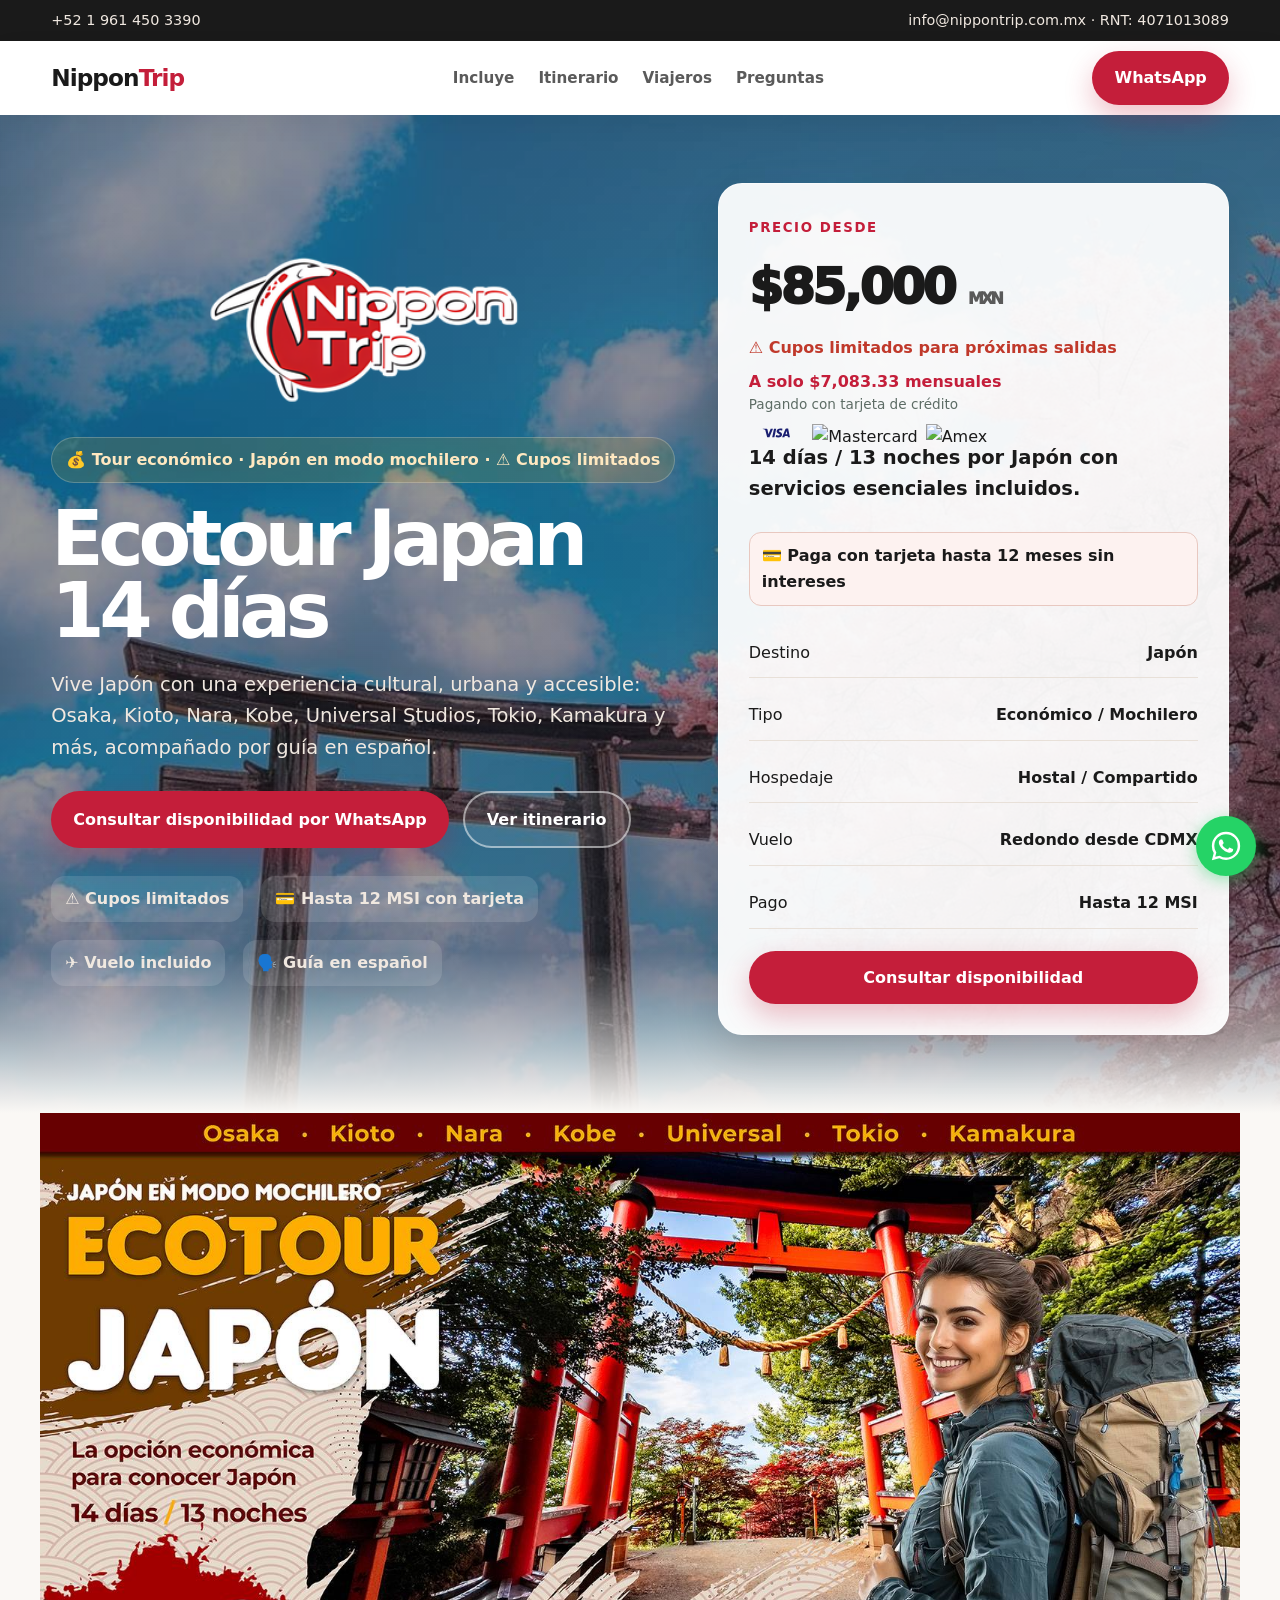
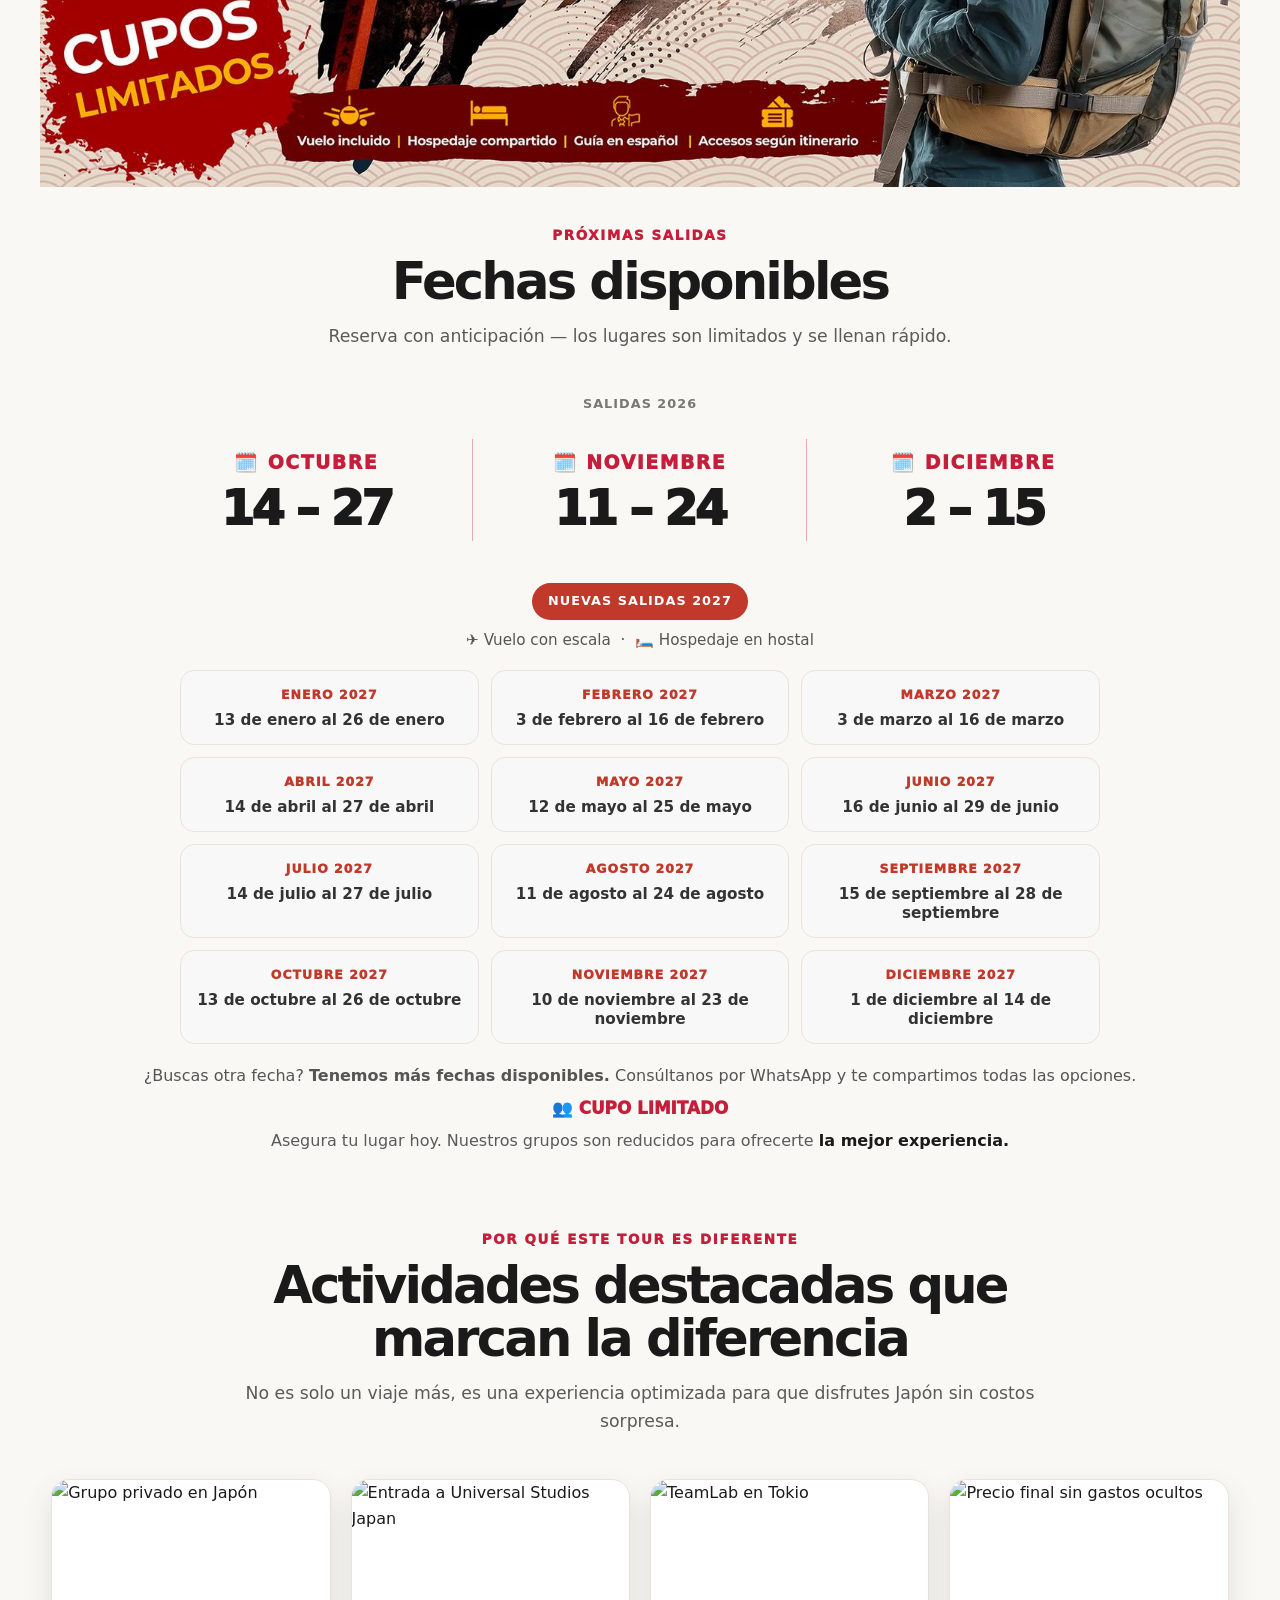
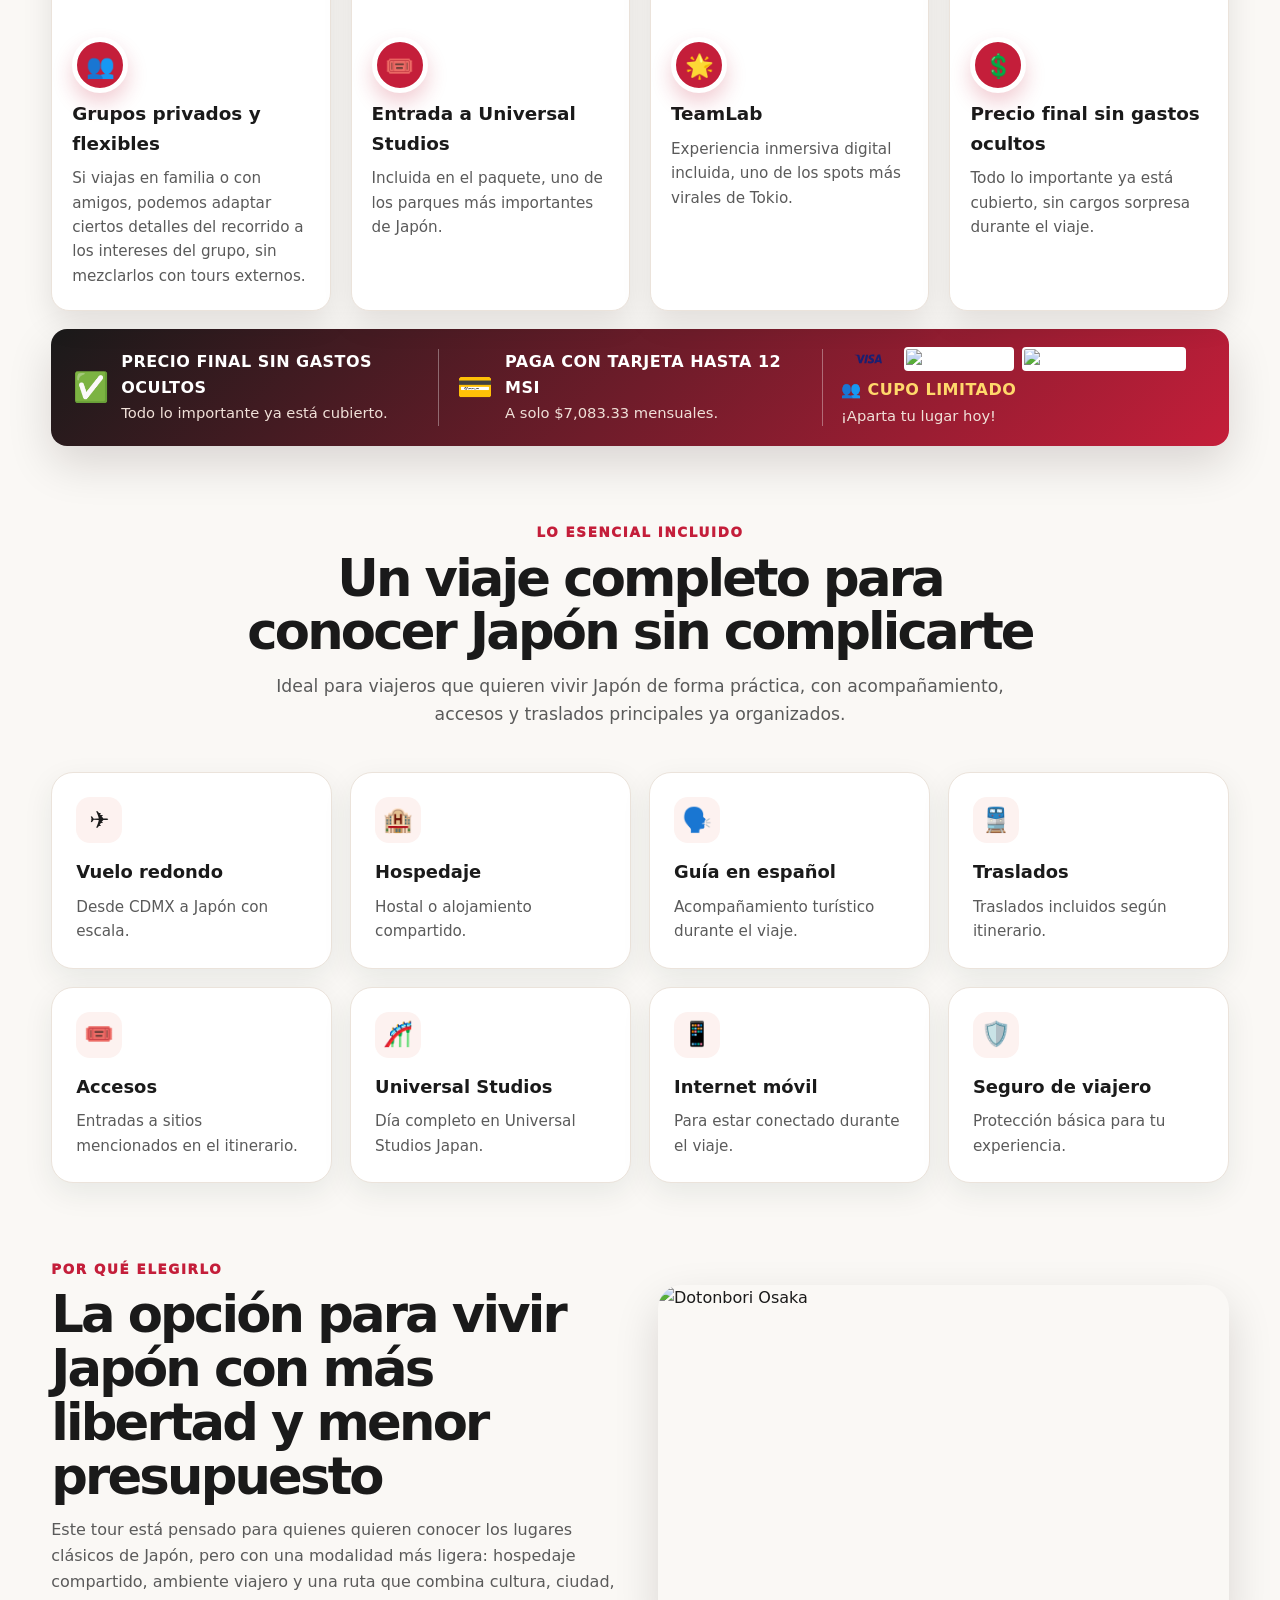
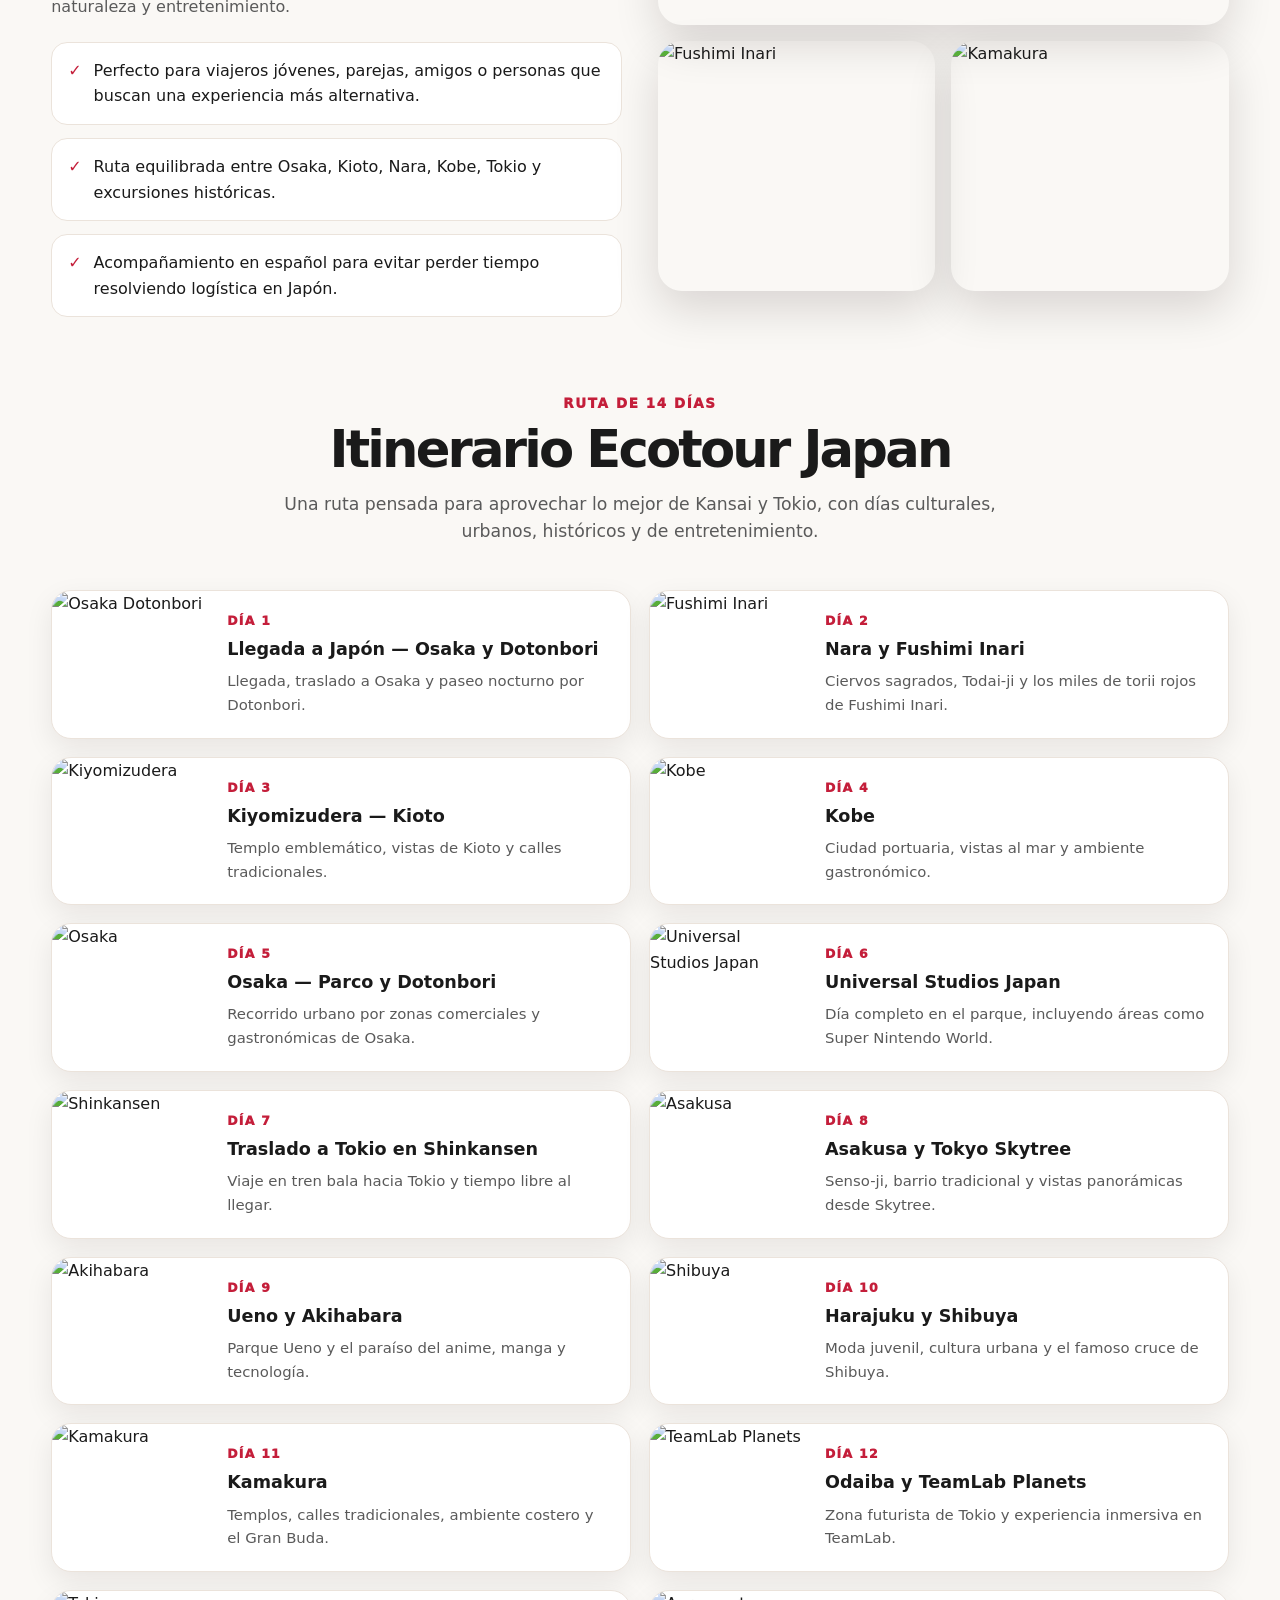
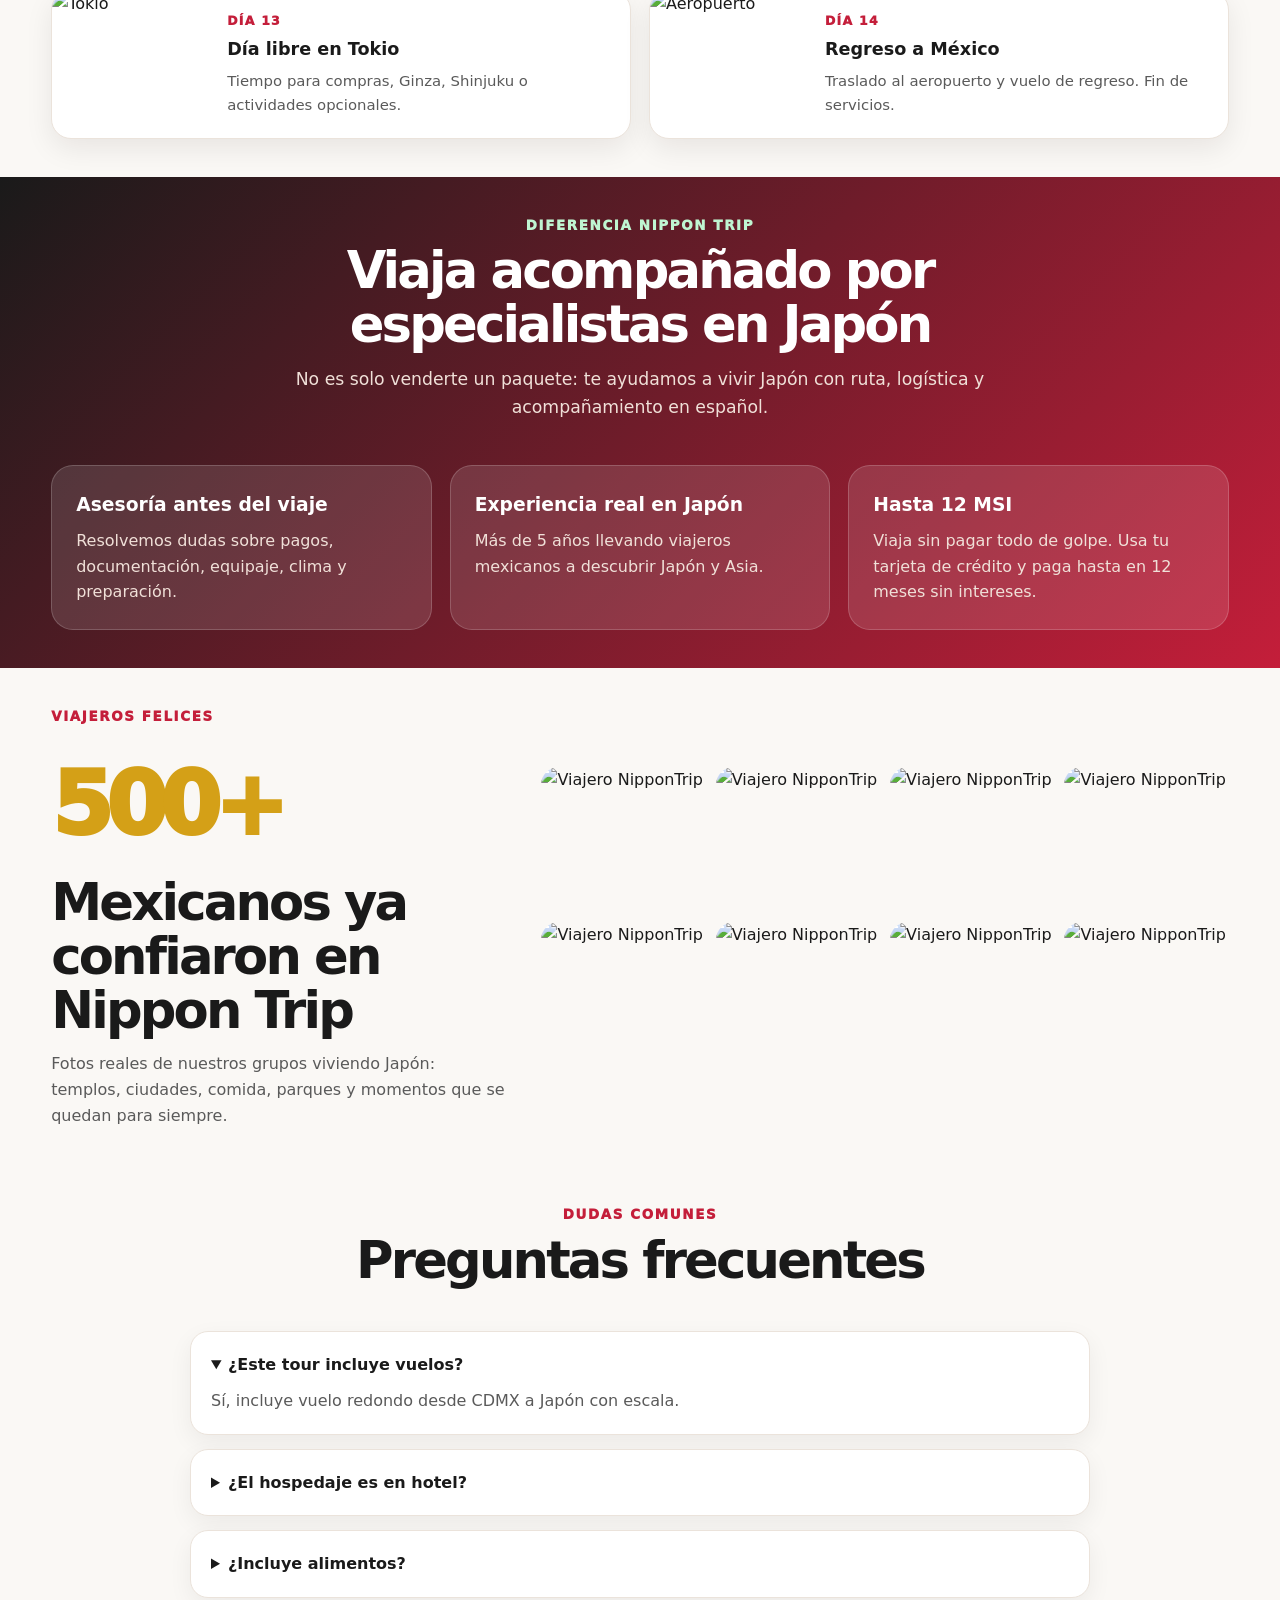
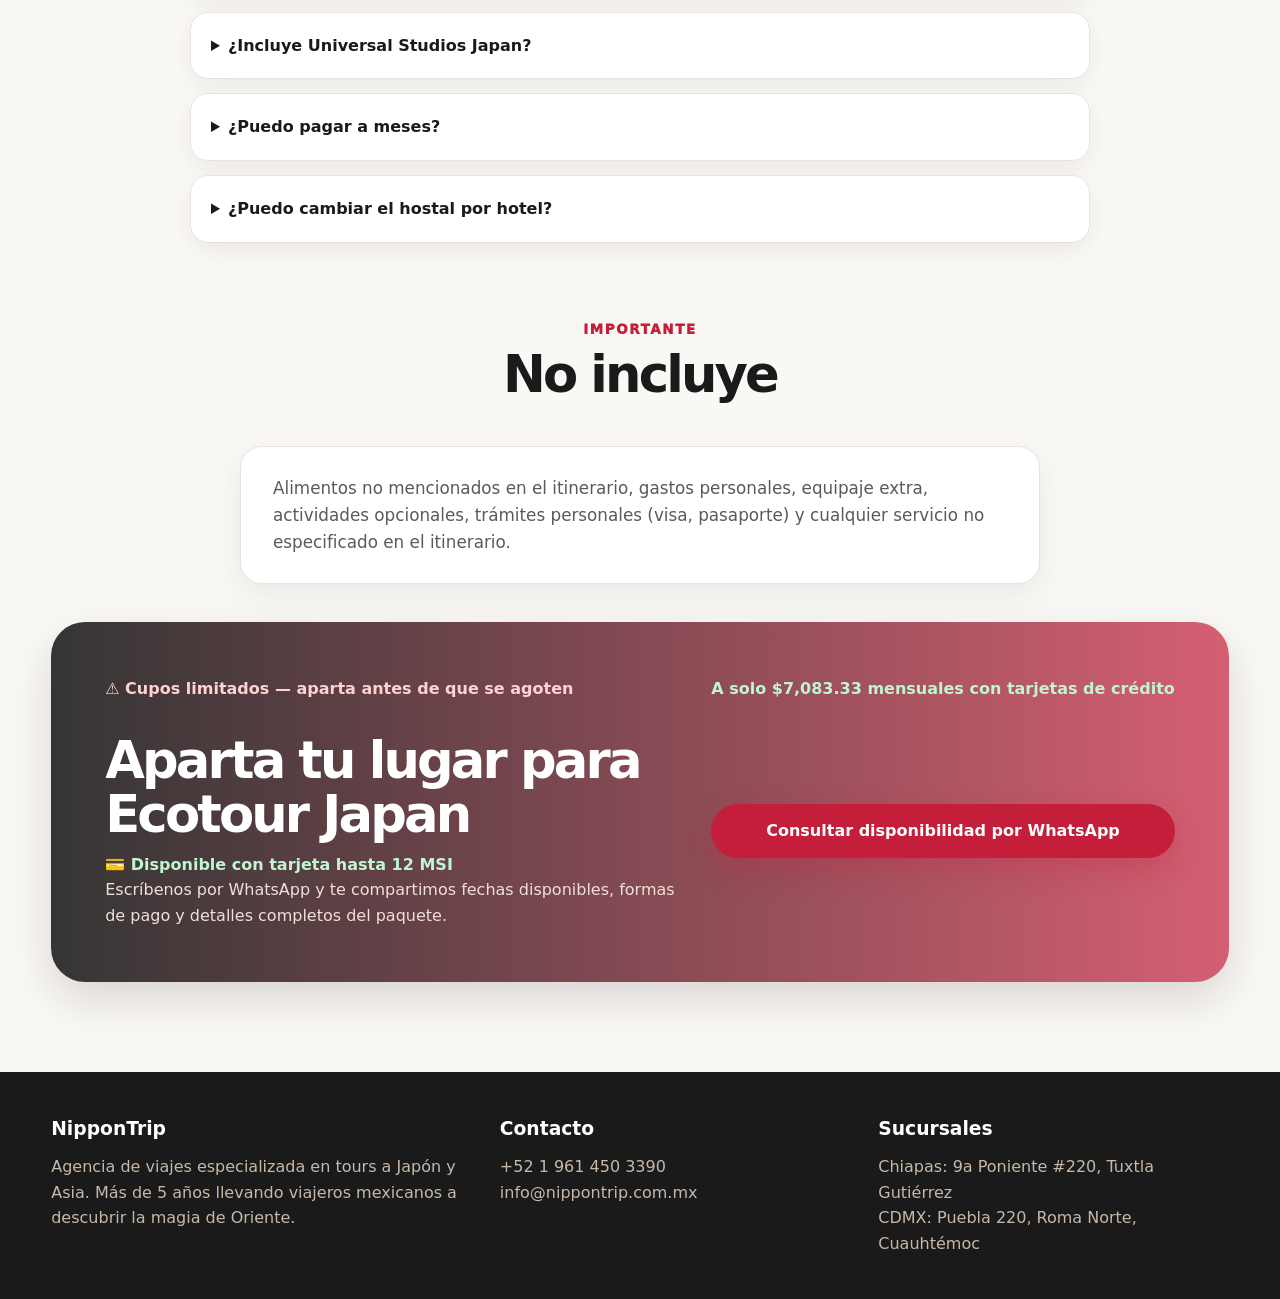
==== commit 60d10fbd: "Compactar y centrar salidas Ecotour 2027 en cuadrícula" ====
--- a/ecotour/index.html
+++ b/ecotour/index.html
@@ -205,7 +205,7 @@
     .quick-list{display:grid;gap:12px;margin:22px 0}.quick-list div{display:flex;justify-content:space-between;gap:16px;padding:12px 0;border-bottom:1px solid #e8e0d8}.quick-list b{color:var(--green-dark)}
     section{padding:38px 0}.section-head{text-align:center;max-width:790px;margin:0 auto 44px}.kicker{color:var(--green);font-weight:950;text-transform:uppercase;letter-spacing:.12em;font-size:.84rem;margin-bottom:8px}h2{font-size:clamp(2rem,4vw,3.4rem);line-height:1.05;letter-spacing:-.055em;margin-bottom:14px}.section-head p{color:var(--muted);font-size:1.08rem}
     .cards{display:grid;grid-template-columns:repeat(4,1fr);gap:18px}.card{background:white;border-radius:22px;padding:24px;box-shadow:0 10px 30px rgba(10,48,33,.08);border:1px solid #ebe3db}.icon{width:46px;height:46px;border-radius:14px;background:var(--mint);display:grid;place-items:center;font-size:1.5rem;margin-bottom:15px}.card h3{font-size:1.12rem;margin-bottom:8px}.card p{color:var(--muted);font-size:.95rem}
-    .dates-wrap{max-width:1000px;margin:0 auto;text-align:center}.date-line{display:grid;grid-template-columns:repeat(3,1fr);align-items:center;gap:0;margin:24px auto 28px}.date-item{padding:8px 34px;position:relative}.date-item:not(:last-child){border-right:1px solid rgba(196,30,58,.35)}.date-month{display:flex;justify-content:center;align-items:center;gap:10px;color:var(--green);font-weight:950;text-transform:uppercase;letter-spacing:.08em;font-size:1.18rem}.date-range{font-size:3rem;font-weight:950;line-height:1.05;letter-spacing:-.06em;color:var(--ink);margin-top:6px}.date-note{display:inline-flex;align-items:center;gap:10px;font-weight:950;color:var(--green);font-size:1.05rem;margin:6px 0}.date-subnote{color:var(--muted)}.date-subnote b{color:var(--green-dark)}
+    .dates-wrap{max-width:1000px;margin:0 auto;text-align:center}.date-line{display:grid;grid-template-columns:repeat(3,1fr);align-items:center;gap:0;margin:24px auto 28px}.date-item{padding:8px 34px;position:relative}.date-item:not(:last-child){border-right:1px solid rgba(196,30,58,.35)}.date-month{display:flex;justify-content:center;align-items:center;gap:10px;color:var(--green);font-weight:950;text-transform:uppercase;letter-spacing:.08em;font-size:1.18rem}.date-range{font-size:3rem;font-weight:950;line-height:1.05;letter-spacing:-.06em;color:var(--ink);margin-top:6px}.date-note{display:inline-flex;align-items:center;gap:10px;font-weight:950;color:var(--green);font-size:1.05rem;margin:6px 0}.date-subnote{color:var(--muted)}.date-subnote b{color:var(--green-dark)}.dates-2027-grid{display:grid;grid-template-columns:repeat(3,minmax(0,1fr));gap:12px;max-width:920px;margin:0 auto;text-align:center}.date-chip{background:#f8f8f8;border:1px solid #ebe3db;border-radius:14px;padding:14px 12px}.date-chip .date-month{justify-content:center;font-size:.78rem;color:#c0392b;margin:0}.date-chip .date-range{font-size:.95rem;font-weight:700;letter-spacing:0;color:#333;margin-top:6px;line-height:1.25}
     .feature-grid{display:grid;grid-template-columns:repeat(4,1fr);gap:20px}.feature-card{background:white;border-radius:18px;overflow:hidden;box-shadow:0 12px 30px rgba(20,10,5,.10);border:1px solid #ebe3db}.feature-card img{width:100%;height:185px;object-fit:cover}.feature-body{position:relative;padding:34px 20px 22px}.feature-icon{position:absolute;top:-28px;left:20px;width:56px;height:56px;border-radius:50%;background:var(--green);color:white;display:grid;place-items:center;font-size:1.45rem;box-shadow:0 10px 20px rgba(196,30,58,.22);border:5px solid white}.feature-body h3{font-size:1.15rem;margin-bottom:8px}.feature-body p{color:var(--muted);font-size:.95rem}.value-strip{margin-top:18px;background:linear-gradient(135deg,#1a1a1a,#C41E3A);border-radius:16px;color:white;padding:18px 22px;display:grid;grid-template-columns:1fr 1fr 1fr;gap:18px;align-items:center;box-shadow:var(--shadow)}.value-item{display:flex;align-items:center;gap:12px}.value-item:not(:last-child){border-right:1px solid rgba(255,255,255,.35)}.value-icon{font-size:1.8rem}.value-item b{display:block;text-transform:uppercase;letter-spacing:.03em}.value-item span{color:#f0e0d8;font-size:.92rem}.card-logos{display:flex;gap:8px;align-items:center;flex-wrap:wrap}.card-logos img{height:24px;background:white;border-radius:4px;padding:2px}
     .split{display:grid;grid-template-columns:1fr 1fr;gap:36px;align-items:center}.photo-stack{display:grid;grid-template-columns:1fr 1fr;gap:16px}.photo-stack img{height:250px;width:100%;object-fit:cover;border-radius:24px;box-shadow:var(--shadow)}.photo-stack img:first-child{grid-column:span 2;height:340px}
     .checklist{display:grid;gap:13px;margin-top:22px}.check{display:flex;gap:12px;align-items:flex-start;background:white;padding:15px 16px;border-radius:16px;border:1px solid #ebe3db}.check strong{color:var(--green)}
@@ -226,10 +226,12 @@
       .hero{min-height:auto}
       .price-card{max-width:520px}
       .gallery{grid-template-columns:repeat(3,1fr)}
+      .dates-2027-grid{grid-template-columns:repeat(2,minmax(0,1fr))}
     }
     @media(max-width:620px){
       .cards,.highlight-grid,.feature-grid{grid-template-columns:1fr}
       .date-line{grid-template-columns:1fr;gap:16px}
+      .dates-2027-grid{grid-template-columns:1fr}
       .date-item:not(:last-child){border-right:0;border-bottom:1px solid rgba(31,122,77,.25);padding-bottom:20px}
       .date-range{font-size:2.45rem}
       .day{grid-template-columns:1fr}
@@ -365,19 +367,19 @@
         </div>
         <div style="display:inline-block; margin:14px 0 8px; padding:8px 16px; background:#c0392b; color:#fff; border-radius:20px; font-size:.8rem; font-weight:900; letter-spacing:.08em;">NUEVAS SALIDAS 2027</div>
         <p style="margin:0 0 18px; color:#555; font-size:.95rem;">✈️ Vuelo con escala &nbsp;·&nbsp; 🛏️ Hospedaje en hostal</p>
-        <div style="display:grid; gap:15px; text-align:left;">
-          <div class="date-item" style="background:#f8f8f8; border-radius:12px; padding:20px;"><div class="date-month" style="justify-content:flex-start; font-size:.88rem; color:#c0392b;">ENERO 2027</div><div class="date-range" style="font-size:1.1rem; font-weight:500; letter-spacing:0; color:#333;">13 de enero al 26 de enero</div></div>
-          <div class="date-item" style="background:#f8f8f8; border-radius:12px; padding:20px;"><div class="date-month" style="justify-content:flex-start; font-size:.88rem; color:#c0392b;">FEBRERO 2027</div><div class="date-range" style="font-size:1.1rem; font-weight:500; letter-spacing:0; color:#333;">3 de febrero al 16 de febrero</div></div>
-          <div class="date-item" style="background:#f8f8f8; border-radius:12px; padding:20px;"><div class="date-month" style="justify-content:flex-start; font-size:.88rem; color:#c0392b;">MARZO 2027</div><div class="date-range" style="font-size:1.1rem; font-weight:500; letter-spacing:0; color:#333;">3 de marzo al 16 de marzo</div></div>
-          <div class="date-item" style="background:#f8f8f8; border-radius:12px; padding:20px;"><div class="date-month" style="justify-content:flex-start; font-size:.88rem; color:#c0392b;">ABRIL 2027</div><div class="date-range" style="font-size:1.1rem; font-weight:500; letter-spacing:0; color:#333;">14 de abril al 27 de abril</div></div>
-          <div class="date-item" style="background:#f8f8f8; border-radius:12px; padding:20px;"><div class="date-month" style="justify-content:flex-start; font-size:.88rem; color:#c0392b;">MAYO 2027</div><div class="date-range" style="font-size:1.1rem; font-weight:500; letter-spacing:0; color:#333;">12 de mayo al 25 de mayo</div></div>
-          <div class="date-item" style="background:#f8f8f8; border-radius:12px; padding:20px;"><div class="date-month" style="justify-content:flex-start; font-size:.88rem; color:#c0392b;">JUNIO 2027</div><div class="date-range" style="font-size:1.1rem; font-weight:500; letter-spacing:0; color:#333;">16 de junio al 29 de junio</div></div>
-          <div class="date-item" style="background:#f8f8f8; border-radius:12px; padding:20px;"><div class="date-month" style="justify-content:flex-start; font-size:.88rem; color:#c0392b;">JULIO 2027</div><div class="date-range" style="font-size:1.1rem; font-weight:500; letter-spacing:0; color:#333;">14 de julio al 27 de julio</div></div>
-          <div class="date-item" style="background:#f8f8f8; border-radius:12px; padding:20px;"><div class="date-month" style="justify-content:flex-start; font-size:.88rem; color:#c0392b;">AGOSTO 2027</div><div class="date-range" style="font-size:1.1rem; font-weight:500; letter-spacing:0; color:#333;">11 de agosto al 24 de agosto</div></div>
-          <div class="date-item" style="background:#f8f8f8; border-radius:12px; padding:20px;"><div class="date-month" style="justify-content:flex-start; font-size:.88rem; color:#c0392b;">SEPTIEMBRE 2027</div><div class="date-range" style="font-size:1.1rem; font-weight:500; letter-spacing:0; color:#333;">15 de septiembre al 28 de septiembre</div></div>
-          <div class="date-item" style="background:#f8f8f8; border-radius:12px; padding:20px;"><div class="date-month" style="justify-content:flex-start; font-size:.88rem; color:#c0392b;">OCTUBRE 2027</div><div class="date-range" style="font-size:1.1rem; font-weight:500; letter-spacing:0; color:#333;">13 de octubre al 26 de octubre</div></div>
-          <div class="date-item" style="background:#f8f8f8; border-radius:12px; padding:20px;"><div class="date-month" style="justify-content:flex-start; font-size:.88rem; color:#c0392b;">NOVIEMBRE 2027</div><div class="date-range" style="font-size:1.1rem; font-weight:500; letter-spacing:0; color:#333;">10 de noviembre al 23 de noviembre</div></div>
-          <div class="date-item" style="background:#f8f8f8; border-radius:12px; padding:20px;"><div class="date-month" style="justify-content:flex-start; font-size:.88rem; color:#c0392b;">DICIEMBRE 2027</div><div class="date-range" style="font-size:1.1rem; font-weight:500; letter-spacing:0; color:#333;">1 de diciembre al 14 de diciembre</div></div>
+        <div class="dates-2027-grid">
+          <div class="date-chip"><div class="date-month">ENERO 2027</div><div class="date-range">13 de enero al 26 de enero</div></div>
+          <div class="date-chip"><div class="date-month">FEBRERO 2027</div><div class="date-range">3 de febrero al 16 de febrero</div></div>
+          <div class="date-chip"><div class="date-month">MARZO 2027</div><div class="date-range">3 de marzo al 16 de marzo</div></div>
+          <div class="date-chip"><div class="date-month">ABRIL 2027</div><div class="date-range">14 de abril al 27 de abril</div></div>
+          <div class="date-chip"><div class="date-month">MAYO 2027</div><div class="date-range">12 de mayo al 25 de mayo</div></div>
+          <div class="date-chip"><div class="date-month">JUNIO 2027</div><div class="date-range">16 de junio al 29 de junio</div></div>
+          <div class="date-chip"><div class="date-month">JULIO 2027</div><div class="date-range">14 de julio al 27 de julio</div></div>
+          <div class="date-chip"><div class="date-month">AGOSTO 2027</div><div class="date-range">11 de agosto al 24 de agosto</div></div>
+          <div class="date-chip"><div class="date-month">SEPTIEMBRE 2027</div><div class="date-range">15 de septiembre al 28 de septiembre</div></div>
+          <div class="date-chip"><div class="date-month">OCTUBRE 2027</div><div class="date-range">13 de octubre al 26 de octubre</div></div>
+          <div class="date-chip"><div class="date-month">NOVIEMBRE 2027</div><div class="date-range">10 de noviembre al 23 de noviembre</div></div>
+          <div class="date-chip"><div class="date-month">DICIEMBRE 2027</div><div class="date-range">1 de diciembre al 14 de diciembre</div></div>
         </div>
         <p style="text-align:center; margin-top:1.2rem; color:#555; font-size:1rem;">¿Buscas otra fecha? <strong>Tenemos más fechas disponibles.</strong> Consúltanos por WhatsApp y te compartimos todas las opciones.</p>
         <div class="date-note">👥 CUPO LIMITADO</div>
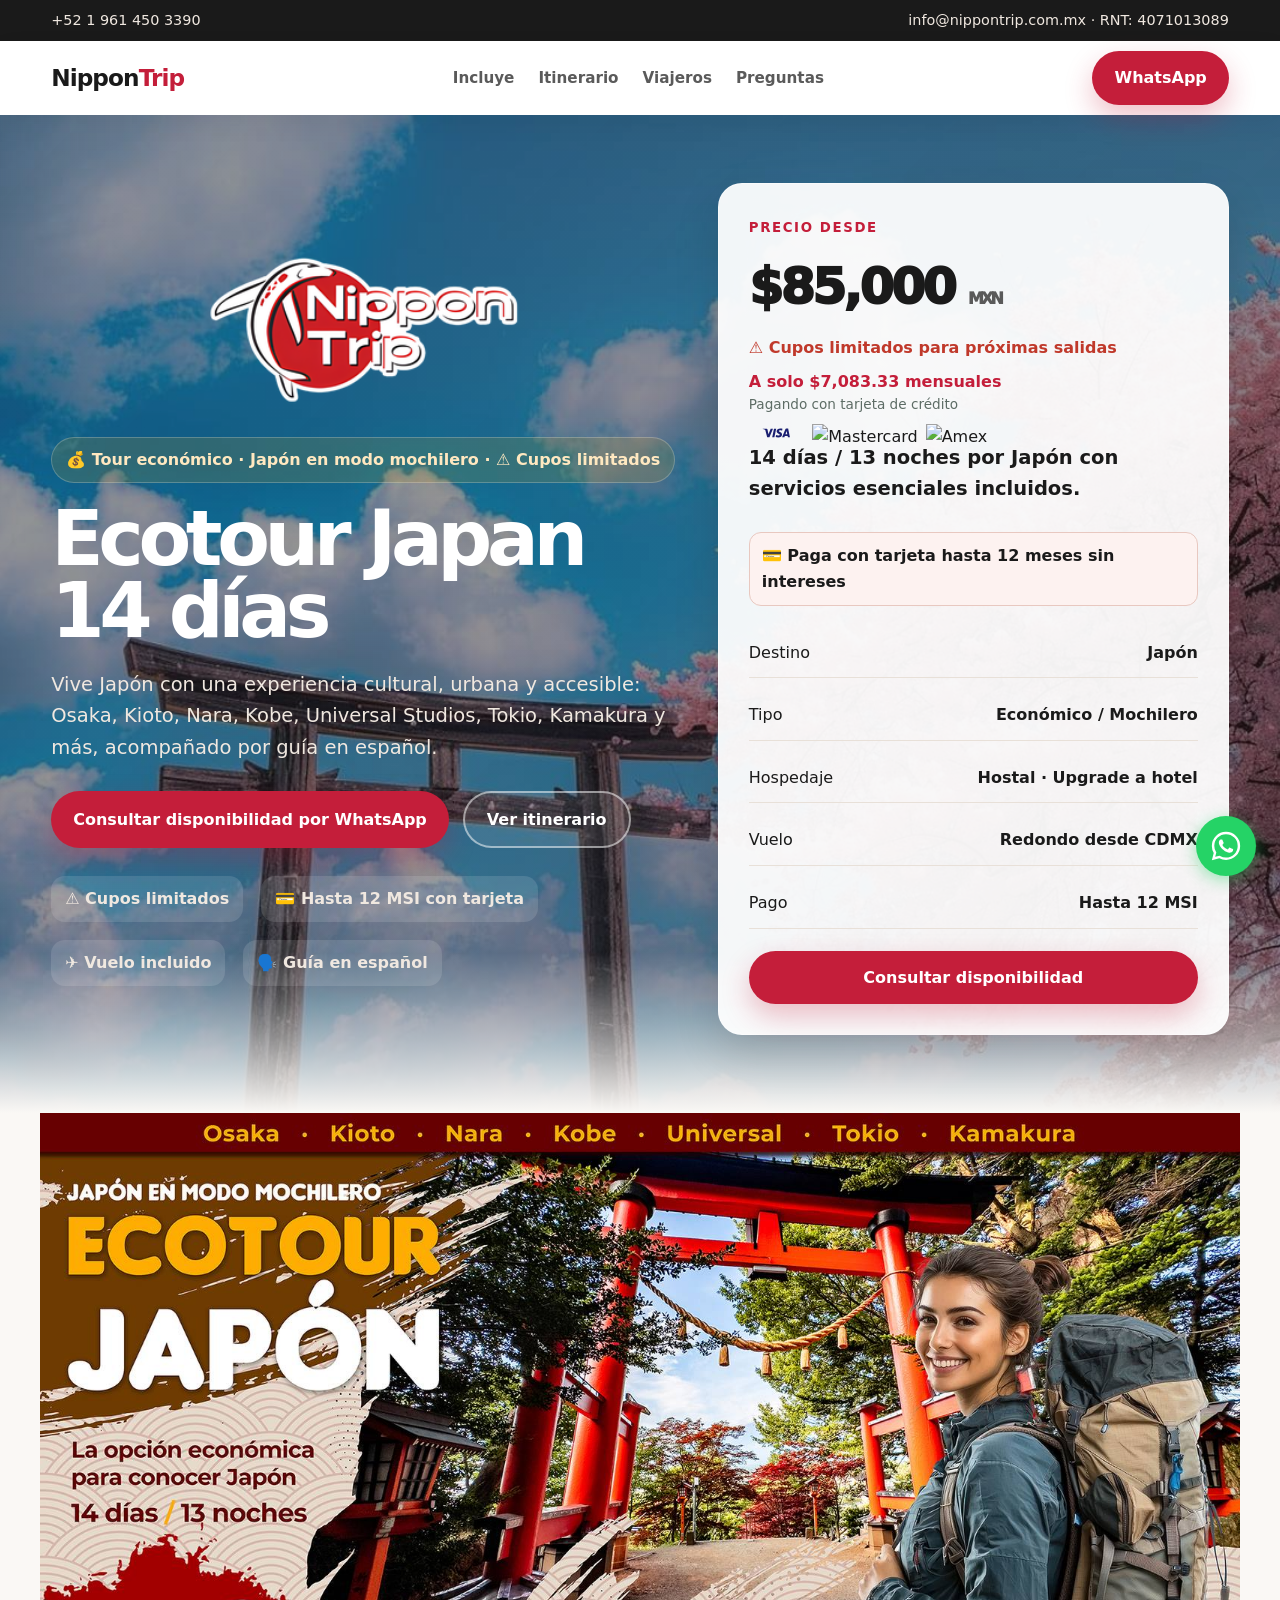
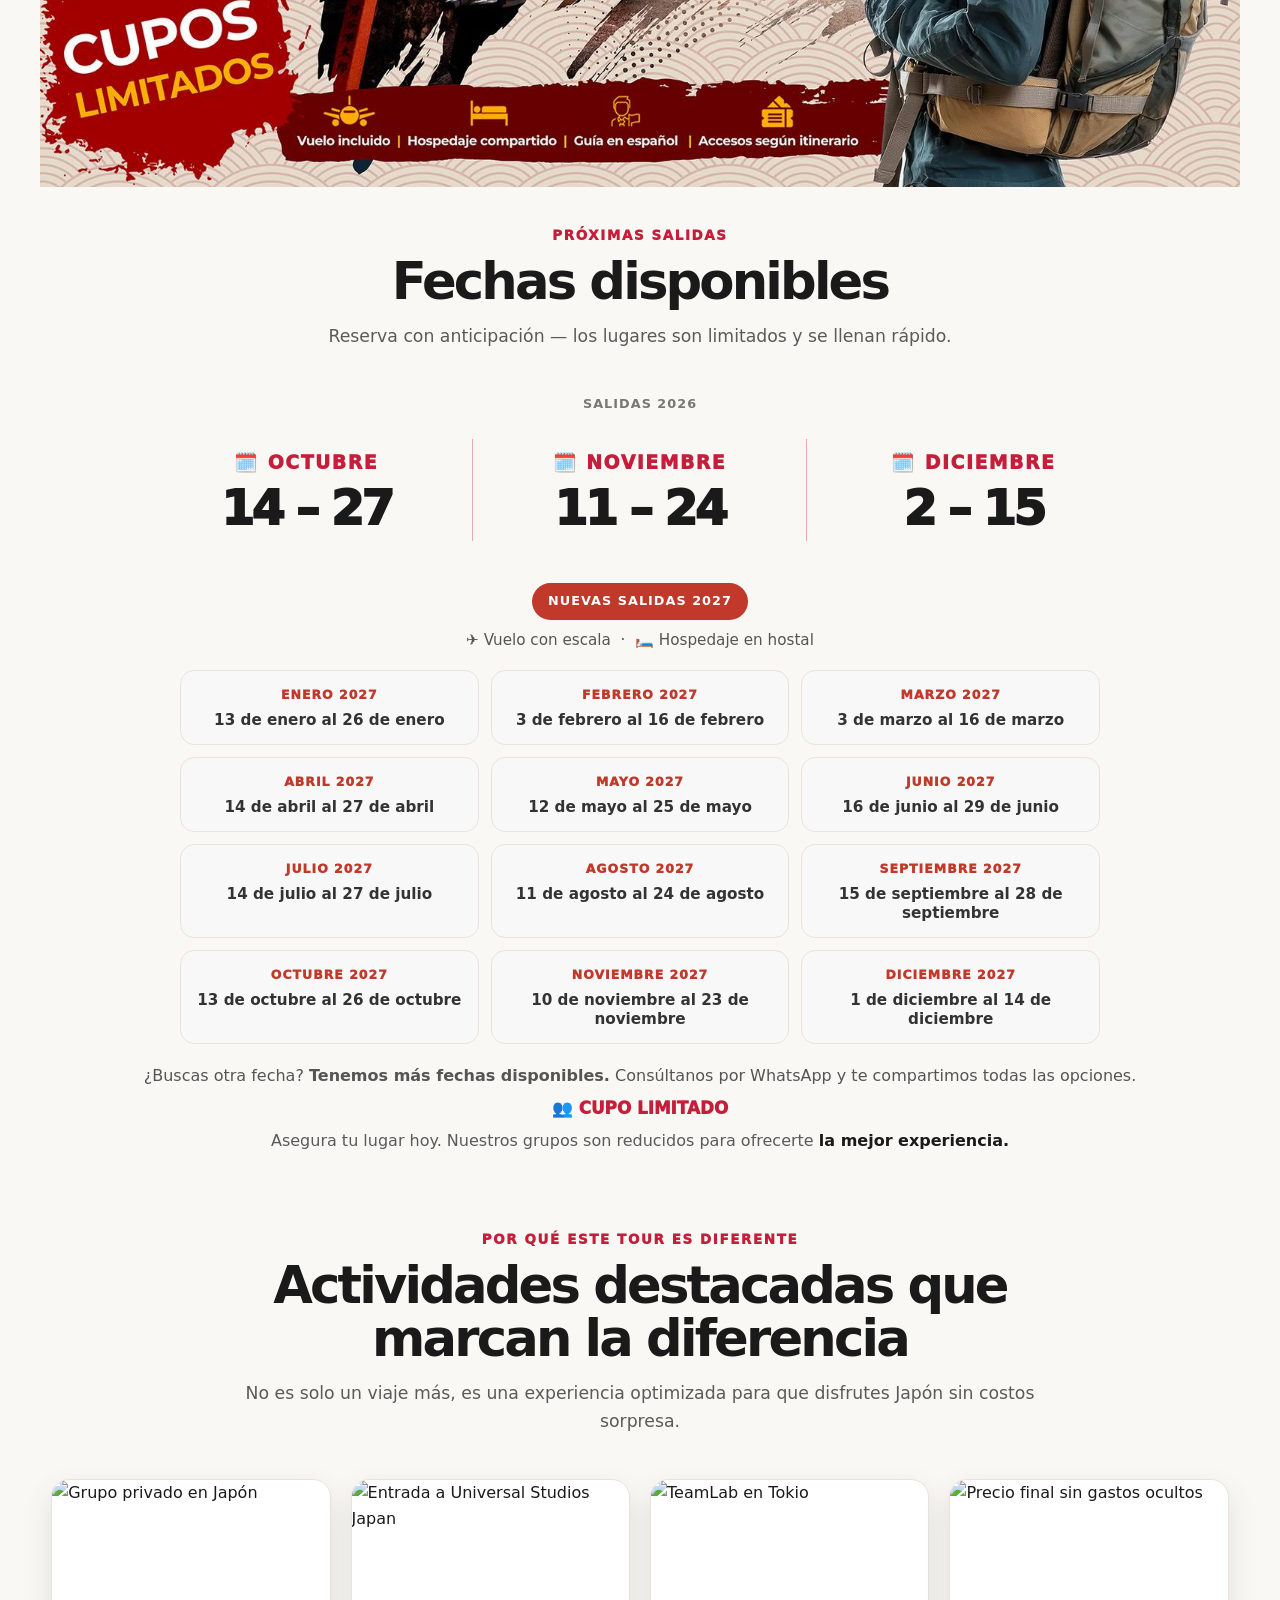
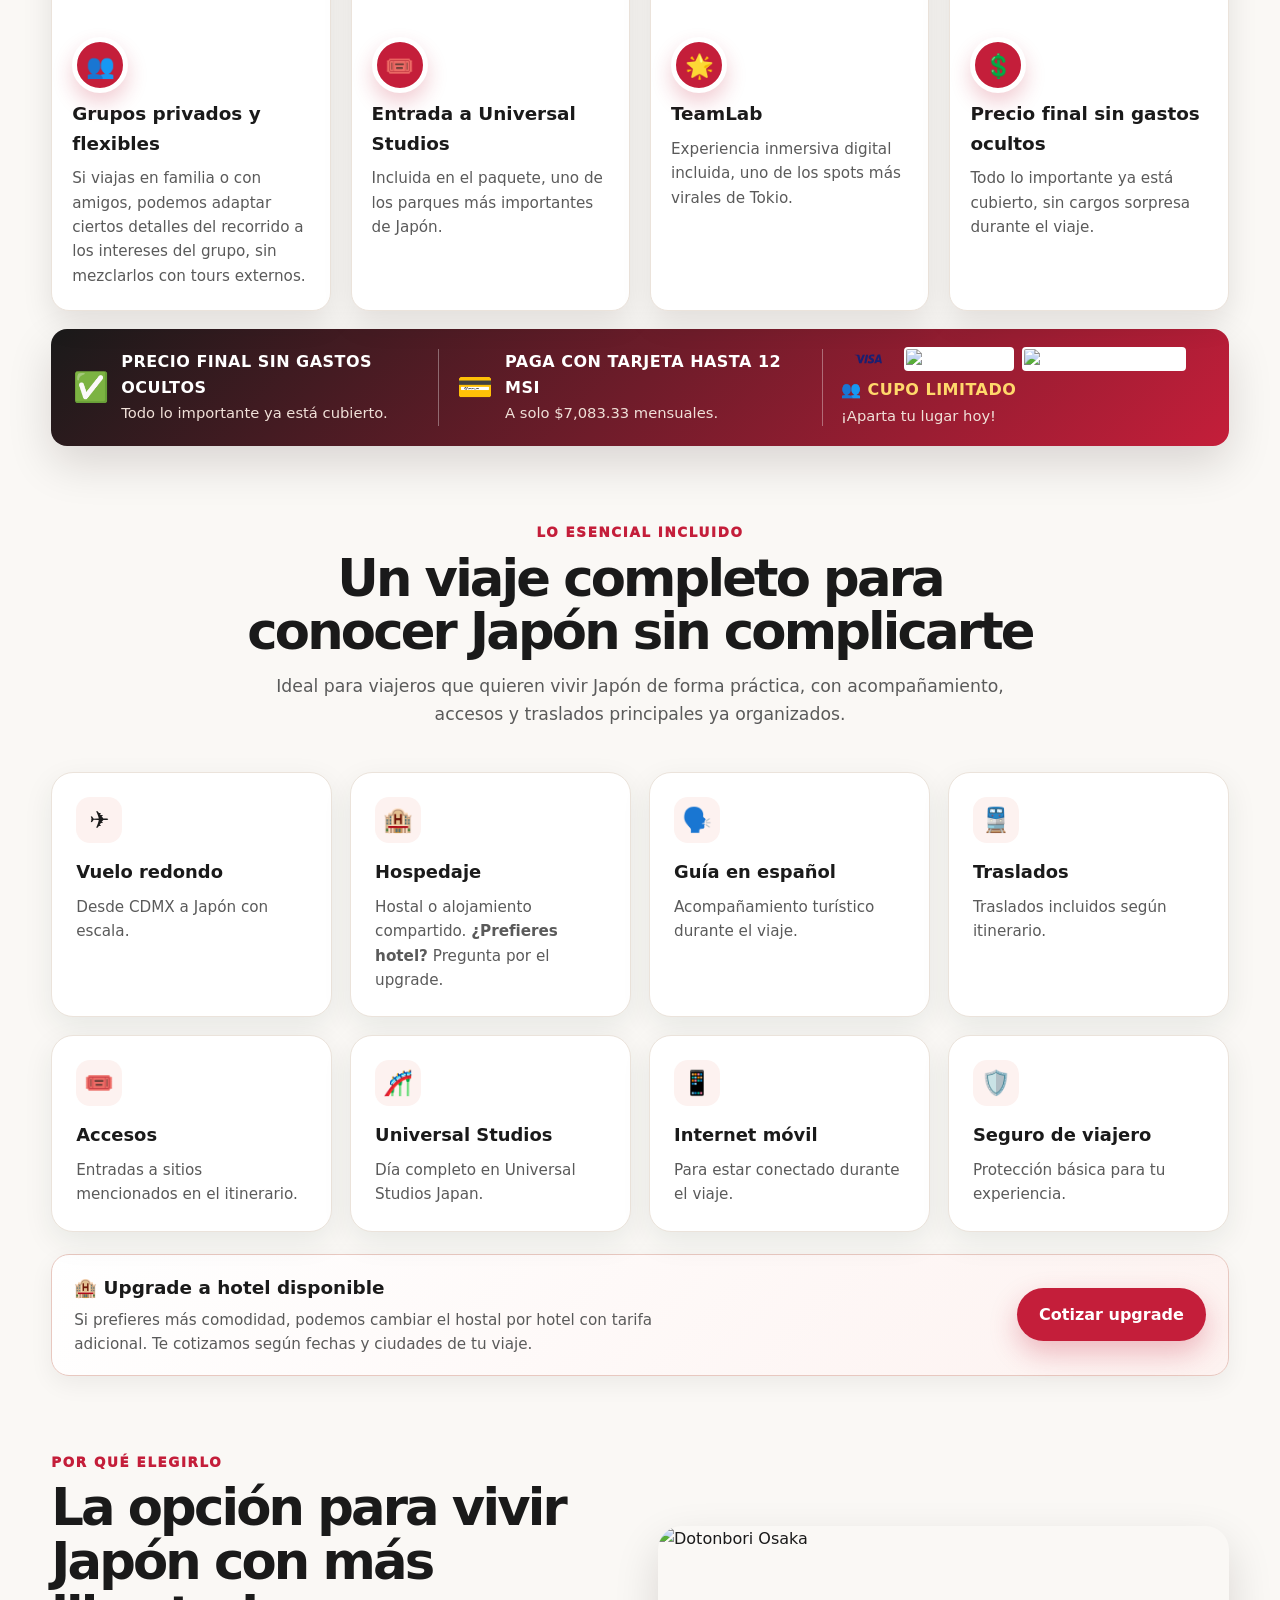
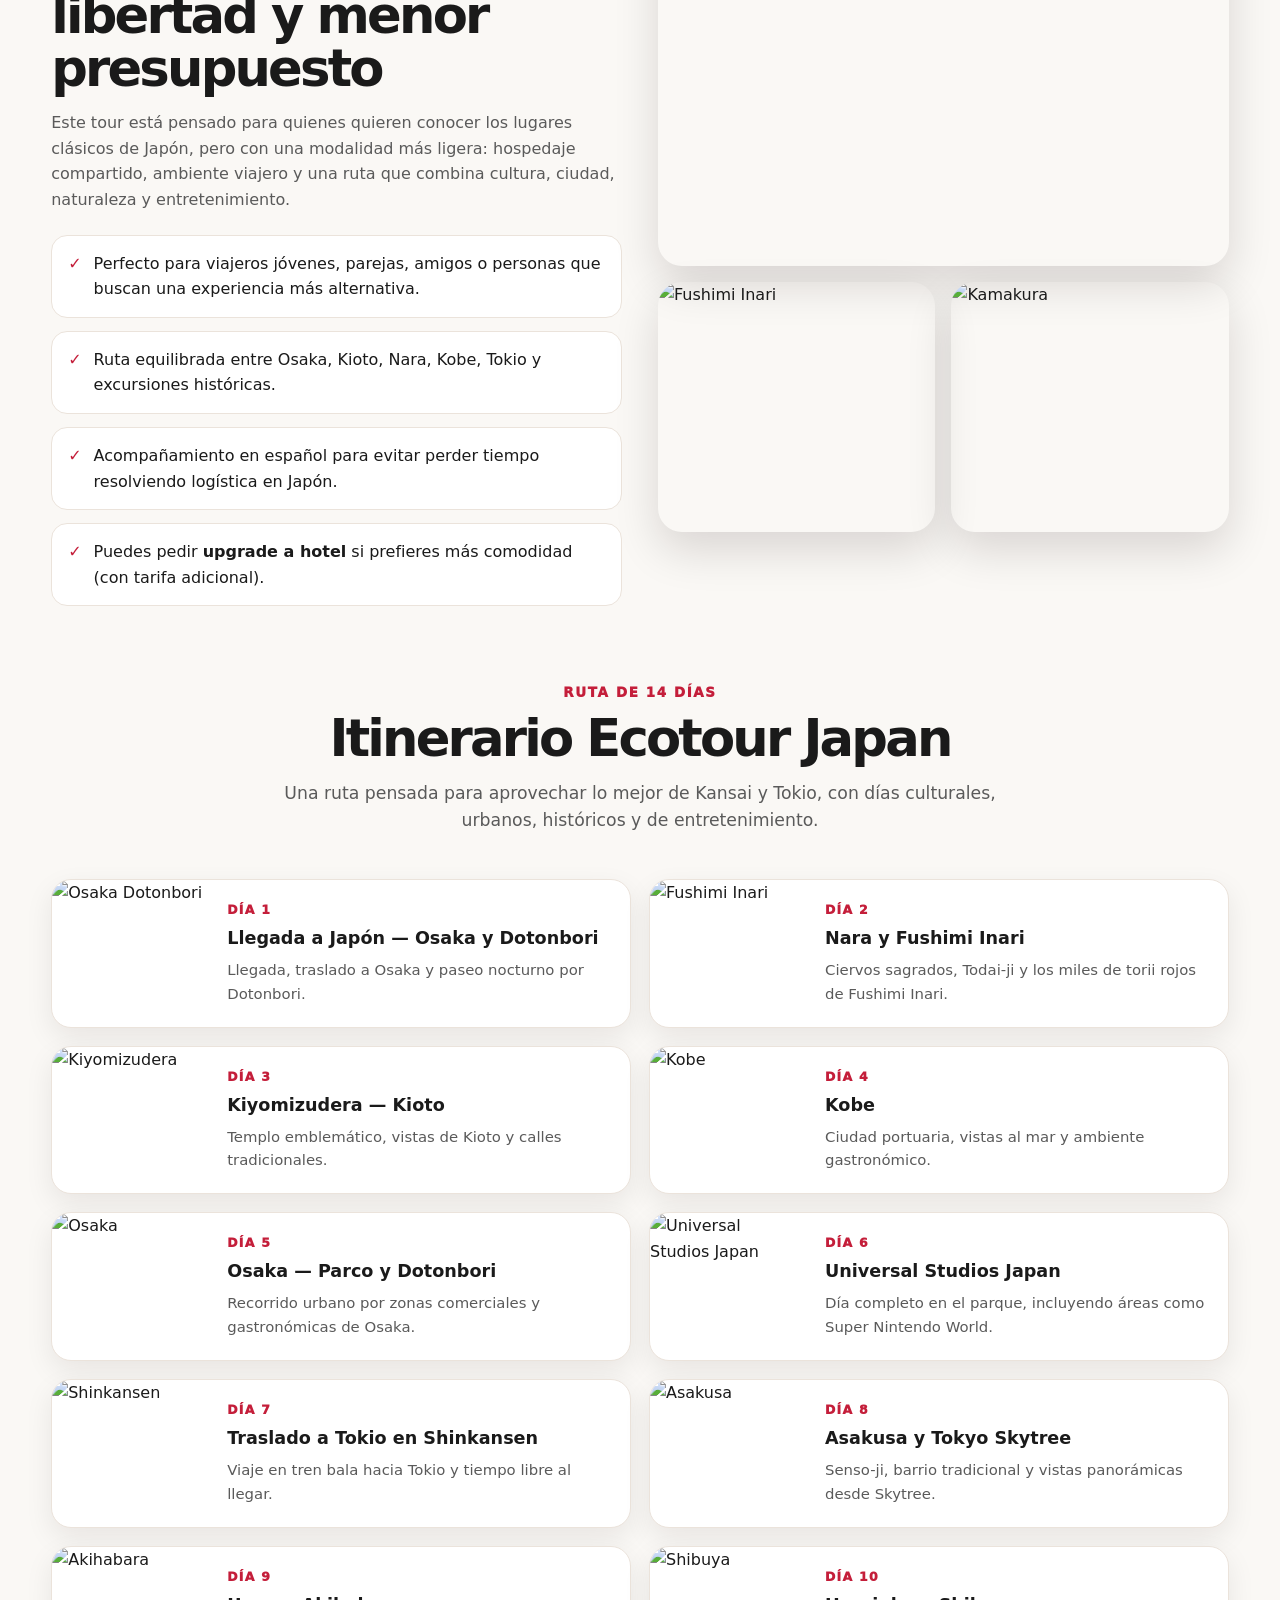
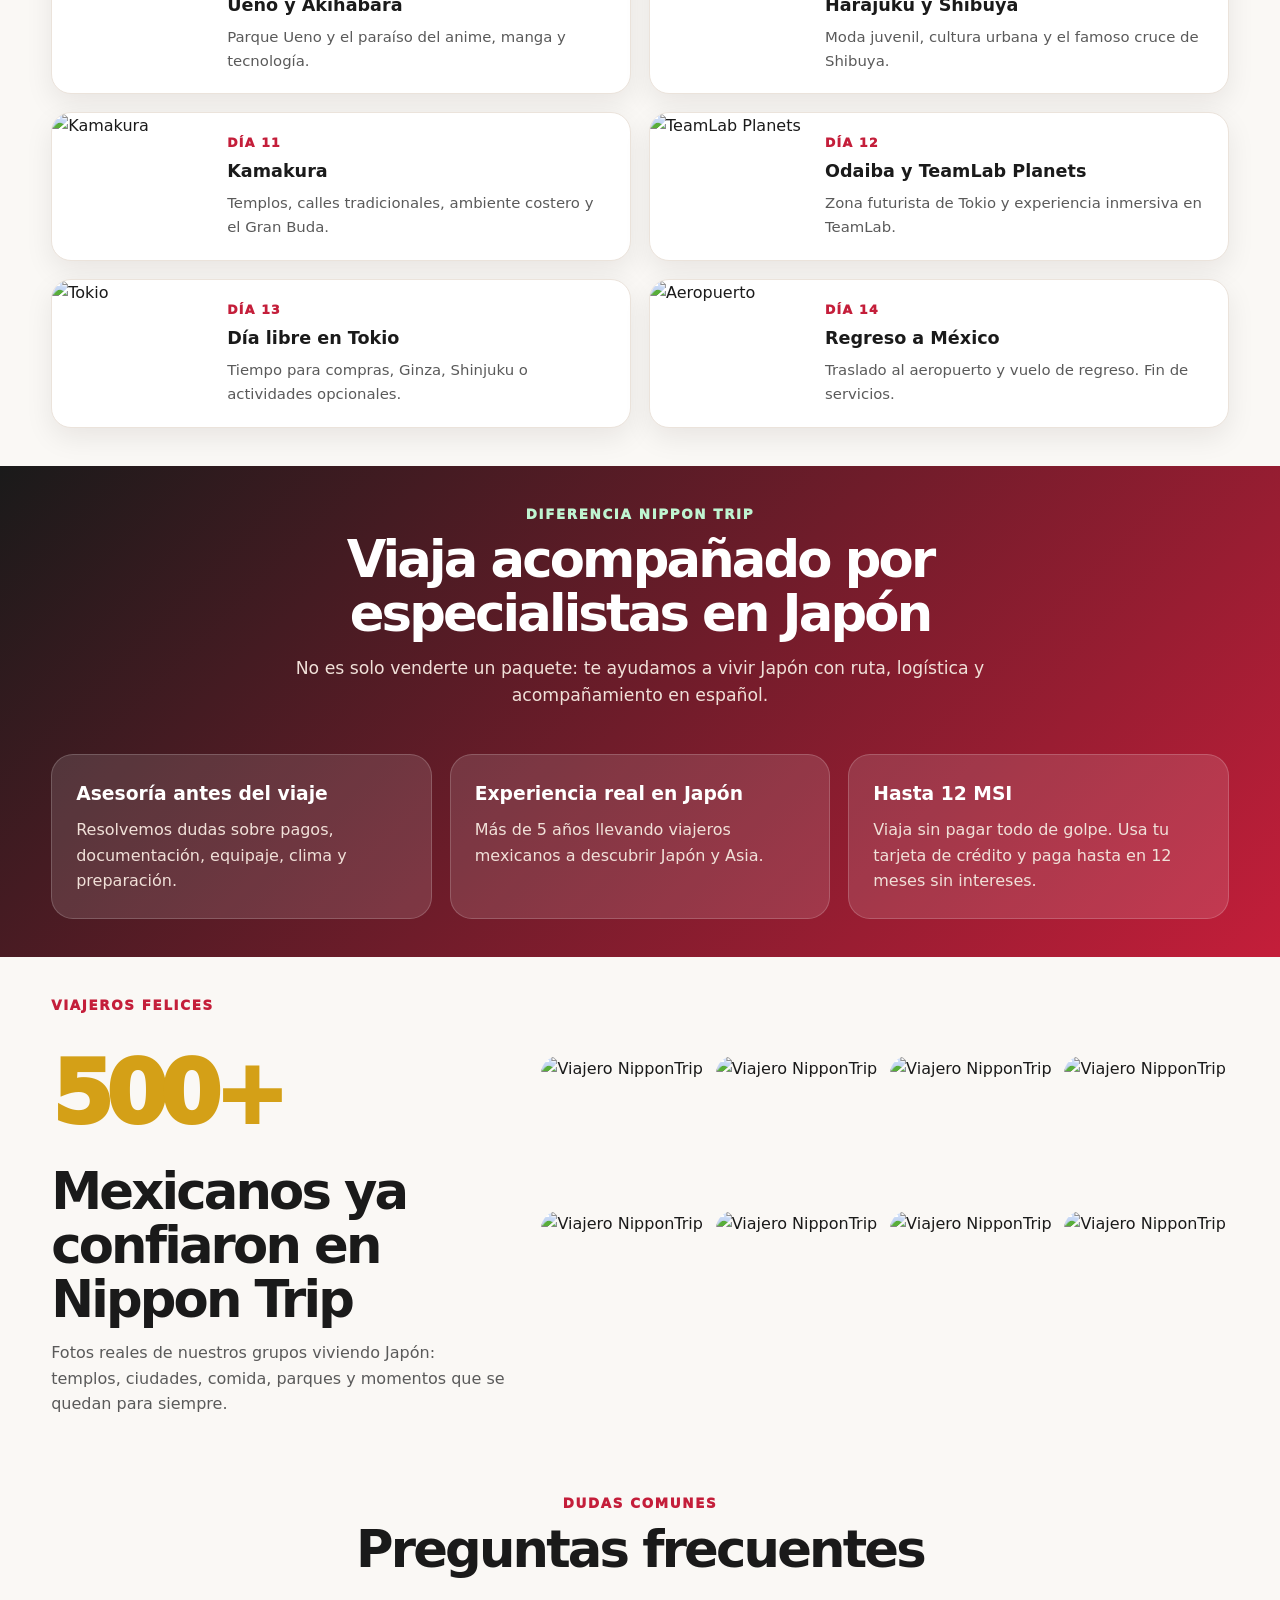
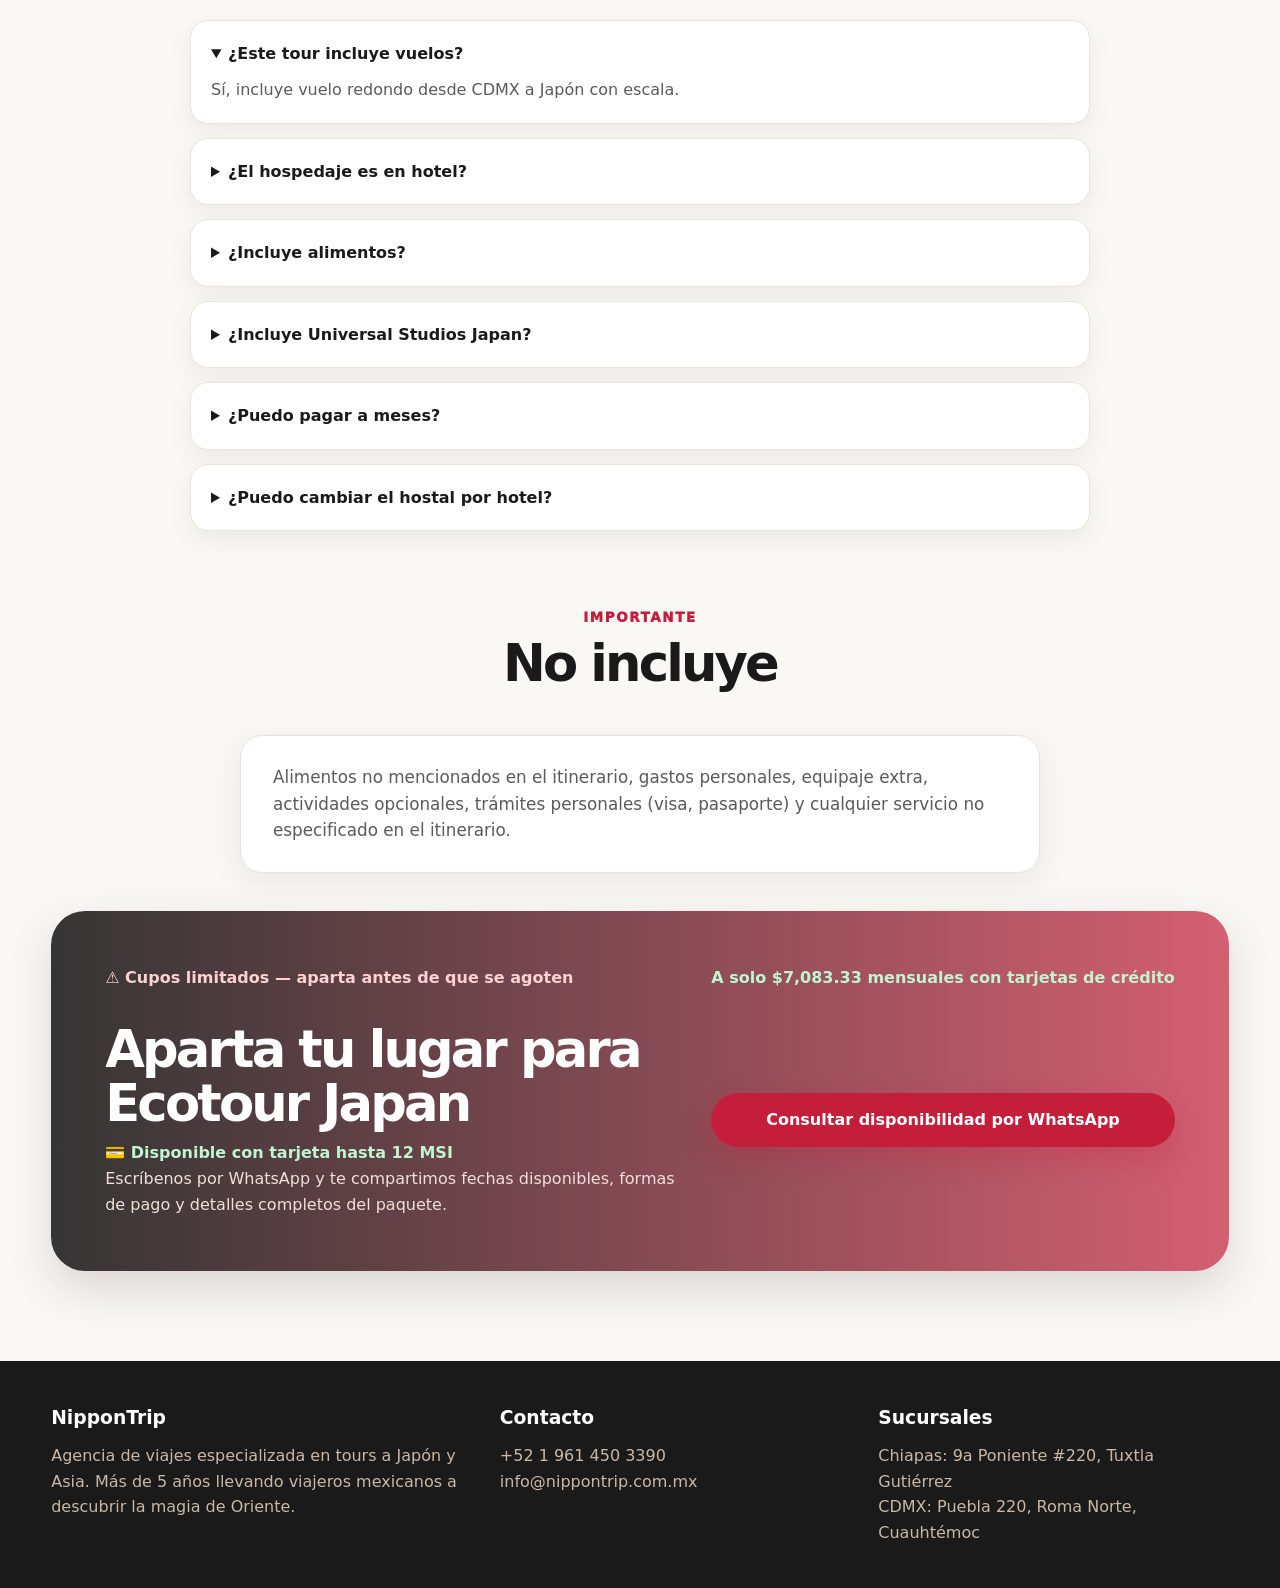
==== commit 87005557: "Destacar upgrade a hotel en landing Ecotour" ====
--- a/ecotour/index.html
+++ b/ecotour/index.html
@@ -205,7 +205,7 @@
     .quick-list{display:grid;gap:12px;margin:22px 0}.quick-list div{display:flex;justify-content:space-between;gap:16px;padding:12px 0;border-bottom:1px solid #e8e0d8}.quick-list b{color:var(--green-dark)}
     section{padding:38px 0}.section-head{text-align:center;max-width:790px;margin:0 auto 44px}.kicker{color:var(--green);font-weight:950;text-transform:uppercase;letter-spacing:.12em;font-size:.84rem;margin-bottom:8px}h2{font-size:clamp(2rem,4vw,3.4rem);line-height:1.05;letter-spacing:-.055em;margin-bottom:14px}.section-head p{color:var(--muted);font-size:1.08rem}
     .cards{display:grid;grid-template-columns:repeat(4,1fr);gap:18px}.card{background:white;border-radius:22px;padding:24px;box-shadow:0 10px 30px rgba(10,48,33,.08);border:1px solid #ebe3db}.icon{width:46px;height:46px;border-radius:14px;background:var(--mint);display:grid;place-items:center;font-size:1.5rem;margin-bottom:15px}.card h3{font-size:1.12rem;margin-bottom:8px}.card p{color:var(--muted);font-size:.95rem}
-    .dates-wrap{max-width:1000px;margin:0 auto;text-align:center}.date-line{display:grid;grid-template-columns:repeat(3,1fr);align-items:center;gap:0;margin:24px auto 28px}.date-item{padding:8px 34px;position:relative}.date-item:not(:last-child){border-right:1px solid rgba(196,30,58,.35)}.date-month{display:flex;justify-content:center;align-items:center;gap:10px;color:var(--green);font-weight:950;text-transform:uppercase;letter-spacing:.08em;font-size:1.18rem}.date-range{font-size:3rem;font-weight:950;line-height:1.05;letter-spacing:-.06em;color:var(--ink);margin-top:6px}.date-note{display:inline-flex;align-items:center;gap:10px;font-weight:950;color:var(--green);font-size:1.05rem;margin:6px 0}.date-subnote{color:var(--muted)}.date-subnote b{color:var(--green-dark)}.dates-2027-grid{display:grid;grid-template-columns:repeat(3,minmax(0,1fr));gap:12px;max-width:920px;margin:0 auto;text-align:center}.date-chip{background:#f8f8f8;border:1px solid #ebe3db;border-radius:14px;padding:14px 12px}.date-chip .date-month{justify-content:center;font-size:.78rem;color:#c0392b;margin:0}.date-chip .date-range{font-size:.95rem;font-weight:700;letter-spacing:0;color:#333;margin-top:6px;line-height:1.25}
+    .dates-wrap{max-width:1000px;margin:0 auto;text-align:center}.date-line{display:grid;grid-template-columns:repeat(3,1fr);align-items:center;gap:0;margin:24px auto 28px}.date-item{padding:8px 34px;position:relative}.date-item:not(:last-child){border-right:1px solid rgba(196,30,58,.35)}.date-month{display:flex;justify-content:center;align-items:center;gap:10px;color:var(--green);font-weight:950;text-transform:uppercase;letter-spacing:.08em;font-size:1.18rem}.date-range{font-size:3rem;font-weight:950;line-height:1.05;letter-spacing:-.06em;color:var(--ink);margin-top:6px}.date-note{display:inline-flex;align-items:center;gap:10px;font-weight:950;color:var(--green);font-size:1.05rem;margin:6px 0}.date-subnote{color:var(--muted)}.date-subnote b{color:var(--green-dark)}.dates-2027-grid{display:grid;grid-template-columns:repeat(3,minmax(0,1fr));gap:12px;max-width:920px;margin:0 auto;text-align:center}.date-chip{background:#f8f8f8;border:1px solid #ebe3db;border-radius:14px;padding:14px 12px}.date-chip .date-month{justify-content:center;font-size:.78rem;color:#c0392b;margin:0}.date-chip .date-range{font-size:.95rem;font-weight:700;letter-spacing:0;color:#333;margin-top:6px;line-height:1.25}.upgrade-banner{margin-top:22px;background:linear-gradient(135deg,#fff,#fdf2f0);border:1px solid #e8c8c0;border-radius:18px;padding:18px 22px;display:flex;gap:18px;align-items:center;justify-content:space-between;flex-wrap:wrap;box-shadow:0 8px 24px rgba(20,10,5,.06)}.upgrade-banner h3{font-size:1.15rem;margin:0 0 6px;color:var(--ink)}.upgrade-banner p{margin:0;color:var(--muted);font-size:.95rem;max-width:640px}
     .feature-grid{display:grid;grid-template-columns:repeat(4,1fr);gap:20px}.feature-card{background:white;border-radius:18px;overflow:hidden;box-shadow:0 12px 30px rgba(20,10,5,.10);border:1px solid #ebe3db}.feature-card img{width:100%;height:185px;object-fit:cover}.feature-body{position:relative;padding:34px 20px 22px}.feature-icon{position:absolute;top:-28px;left:20px;width:56px;height:56px;border-radius:50%;background:var(--green);color:white;display:grid;place-items:center;font-size:1.45rem;box-shadow:0 10px 20px rgba(196,30,58,.22);border:5px solid white}.feature-body h3{font-size:1.15rem;margin-bottom:8px}.feature-body p{color:var(--muted);font-size:.95rem}.value-strip{margin-top:18px;background:linear-gradient(135deg,#1a1a1a,#C41E3A);border-radius:16px;color:white;padding:18px 22px;display:grid;grid-template-columns:1fr 1fr 1fr;gap:18px;align-items:center;box-shadow:var(--shadow)}.value-item{display:flex;align-items:center;gap:12px}.value-item:not(:last-child){border-right:1px solid rgba(255,255,255,.35)}.value-icon{font-size:1.8rem}.value-item b{display:block;text-transform:uppercase;letter-spacing:.03em}.value-item span{color:#f0e0d8;font-size:.92rem}.card-logos{display:flex;gap:8px;align-items:center;flex-wrap:wrap}.card-logos img{height:24px;background:white;border-radius:4px;padding:2px}
     .split{display:grid;grid-template-columns:1fr 1fr;gap:36px;align-items:center}.photo-stack{display:grid;grid-template-columns:1fr 1fr;gap:16px}.photo-stack img{height:250px;width:100%;object-fit:cover;border-radius:24px;box-shadow:var(--shadow)}.photo-stack img:first-child{grid-column:span 2;height:340px}
     .checklist{display:grid;gap:13px;margin-top:22px}.check{display:flex;gap:12px;align-items:flex-start;background:white;padding:15px 16px;border-radius:16px;border:1px solid #ebe3db}.check strong{color:var(--green)}
@@ -330,7 +330,7 @@
           <div class="quick-list">
             <div><span>Destino</span><b>Japón</b></div>
             <div><span>Tipo</span><b>Económico / Mochilero</b></div>
-            <div><span>Hospedaje</span><b>Hostal / Compartido</b></div>
+            <div><span>Hospedaje</span><b>Hostal · Upgrade a hotel</b></div>
             <div><span>Vuelo</span><b>Redondo desde CDMX</b></div>
             <div><span>Pago</span><b>Hasta 12 MSI</b></div>
           </div>
@@ -429,13 +429,20 @@
         </div>
         <div class="cards">
           <div class="card"><div class="icon">✈️</div><h3>Vuelo redondo</h3><p>Desde CDMX a Japón con escala.</p></div>
-          <div class="card"><div class="icon">🏨</div><h3>Hospedaje</h3><p>Hostal o alojamiento compartido.</p></div>
+          <div class="card"><div class="icon">🏨</div><h3>Hospedaje</h3><p>Hostal o alojamiento compartido. <b>¿Prefieres hotel?</b> Pregunta por el upgrade.</p></div>
           <div class="card"><div class="icon">🗣️</div><h3>Guía en español</h3><p>Acompañamiento turístico durante el viaje.</p></div>
           <div class="card"><div class="icon">🚆</div><h3>Traslados</h3><p>Traslados incluidos según itinerario.</p></div>
           <div class="card"><div class="icon">🎟️</div><h3>Accesos</h3><p>Entradas a sitios mencionados en el itinerario.</p></div>
           <div class="card"><div class="icon">🎢</div><h3>Universal Studios</h3><p>Día completo en Universal Studios Japan.</p></div>
           <div class="card"><div class="icon">📱</div><h3>Internet móvil</h3><p>Para estar conectado durante el viaje.</p></div>
           <div class="card"><div class="icon">🛡️</div><h3>Seguro de viajero</h3><p>Protección básica para tu experiencia.</p></div>
+        </div>
+        <div class="upgrade-banner">
+          <div>
+            <h3>🏨 Upgrade a hotel disponible</h3>
+            <p>Si prefieres más comodidad, podemos cambiar el hostal por hotel con tarifa adicional. Te cotizamos según fechas y ciudades de tu viaje.</p>
+          </div>
+          <a class="btn btn-primary" href="https://wa.me/5219614503390?text=Hola%20NipponTrip%2C%20quiero%20cotizar%20el%20upgrade%20a%20hotel%20del%20Ecotour%20Japan" target="_blank" rel="noopener">Cotizar upgrade</a>
         </div>
       </div>
     </section>
@@ -450,6 +457,7 @@
             <div class="check"><strong>✓</strong><span>Perfecto para viajeros jóvenes, parejas, amigos o personas que buscan una experiencia más alternativa.</span></div>
             <div class="check"><strong>✓</strong><span>Ruta equilibrada entre Osaka, Kioto, Nara, Kobe, Tokio y excursiones históricas.</span></div>
             <div class="check"><strong>✓</strong><span>Acompañamiento en español para evitar perder tiempo resolviendo logística en Japón.</span></div>
+            <div class="check"><strong>✓</strong><span>Puedes pedir <b>upgrade a hotel</b> si prefieres más comodidad (con tarifa adicional).</span></div>
           </div>
         </div>
         <div class="photo-stack">
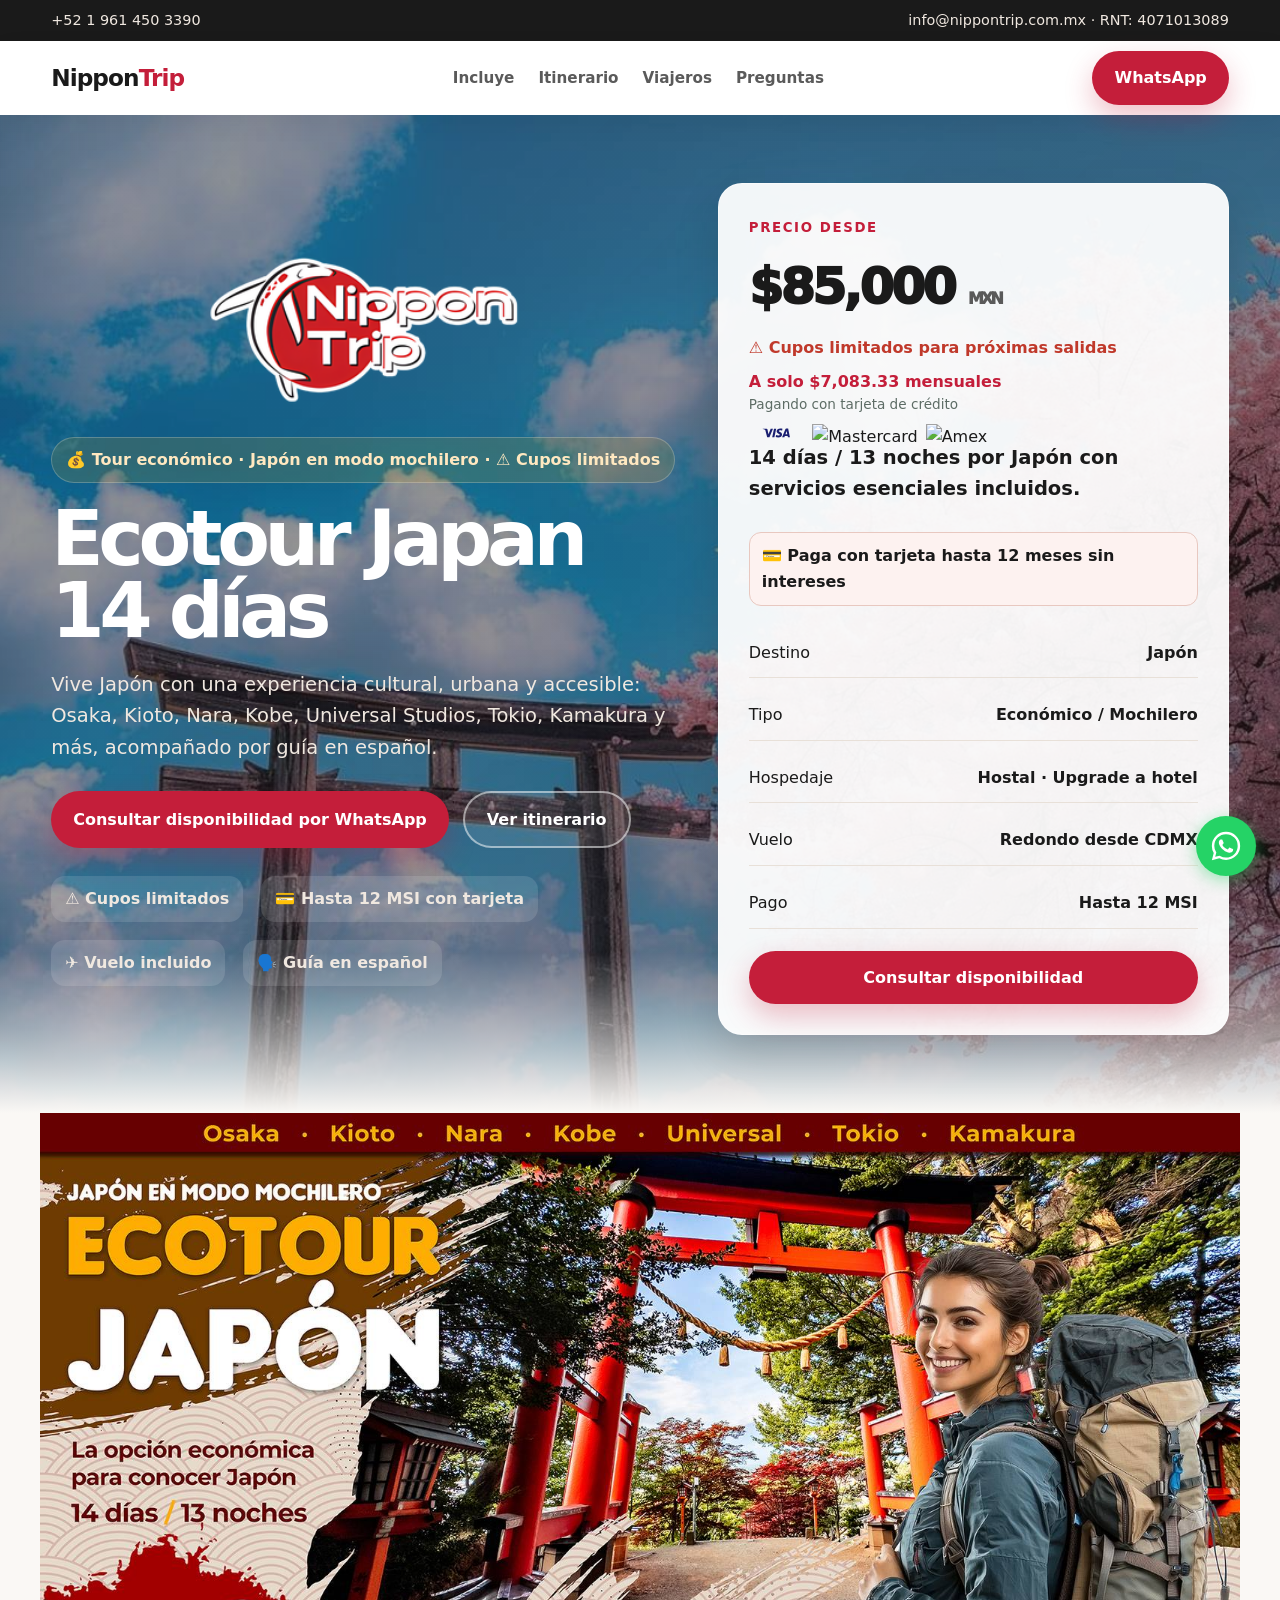
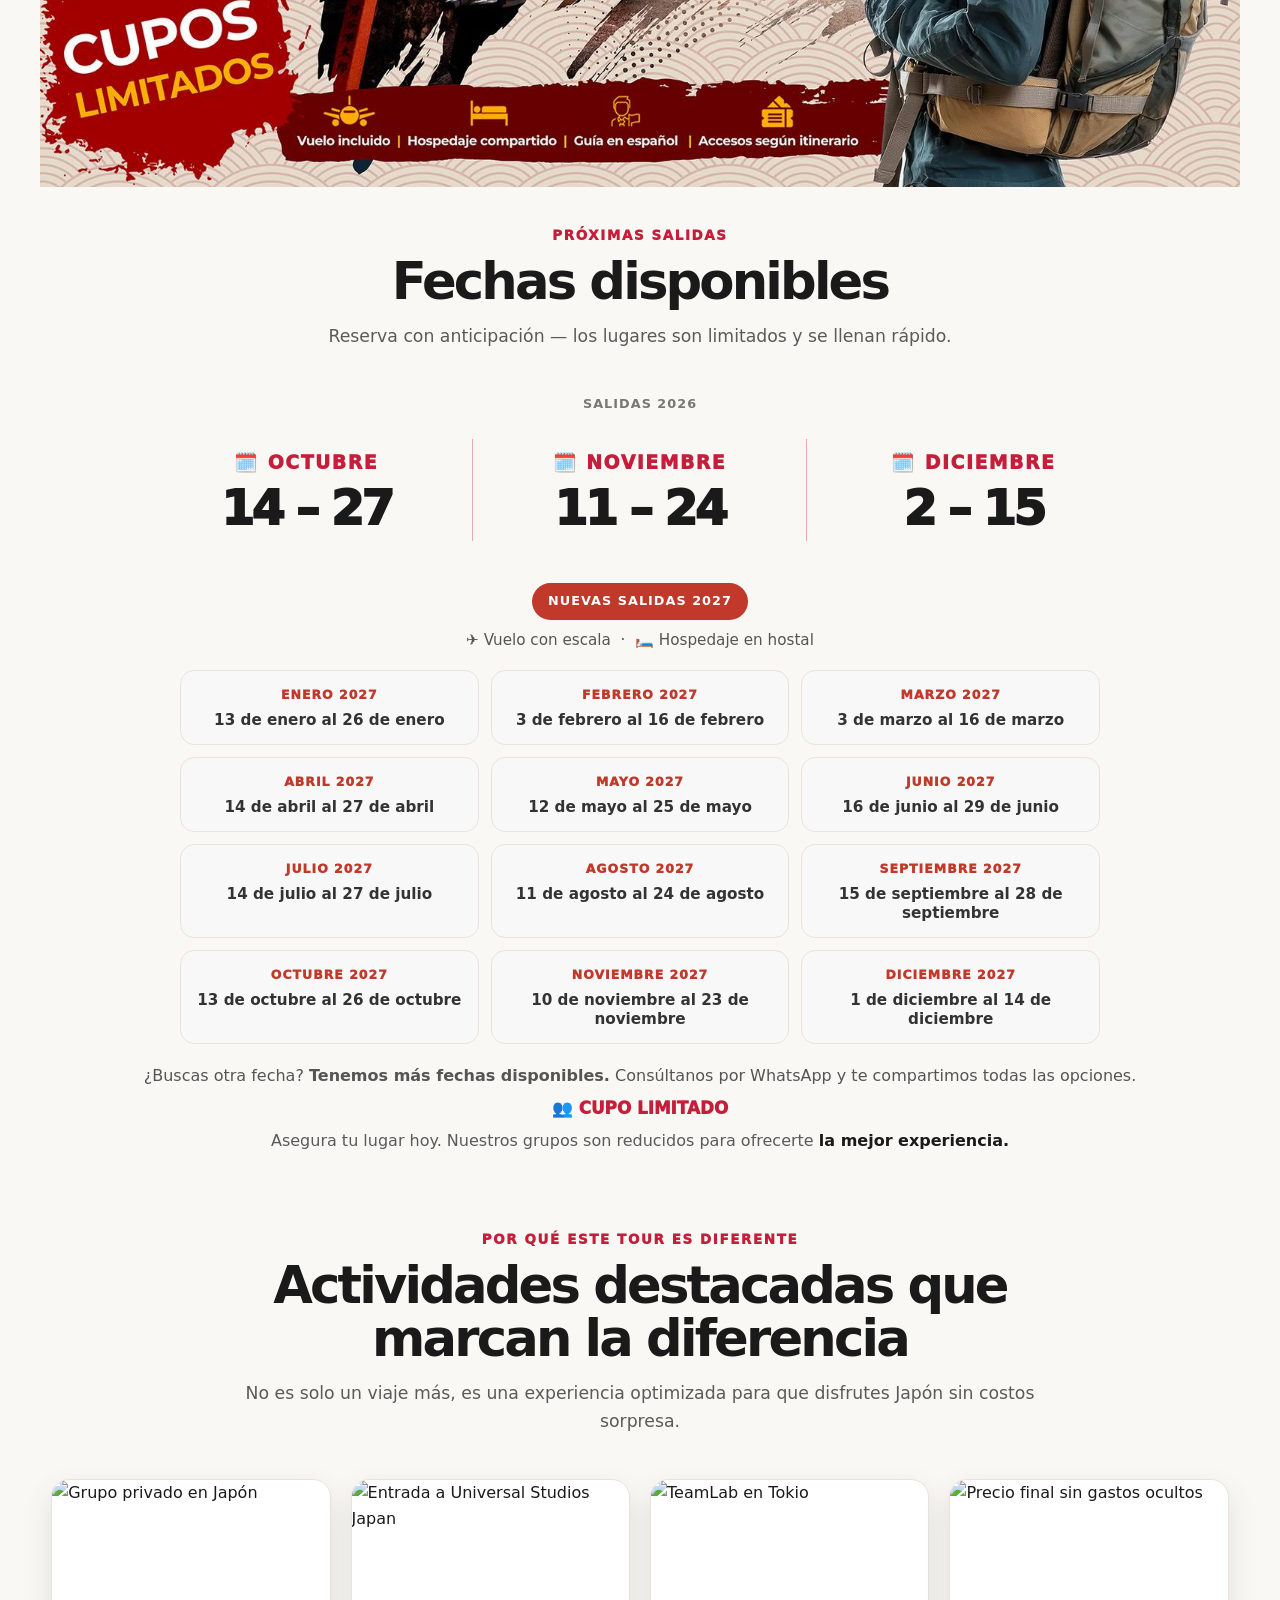
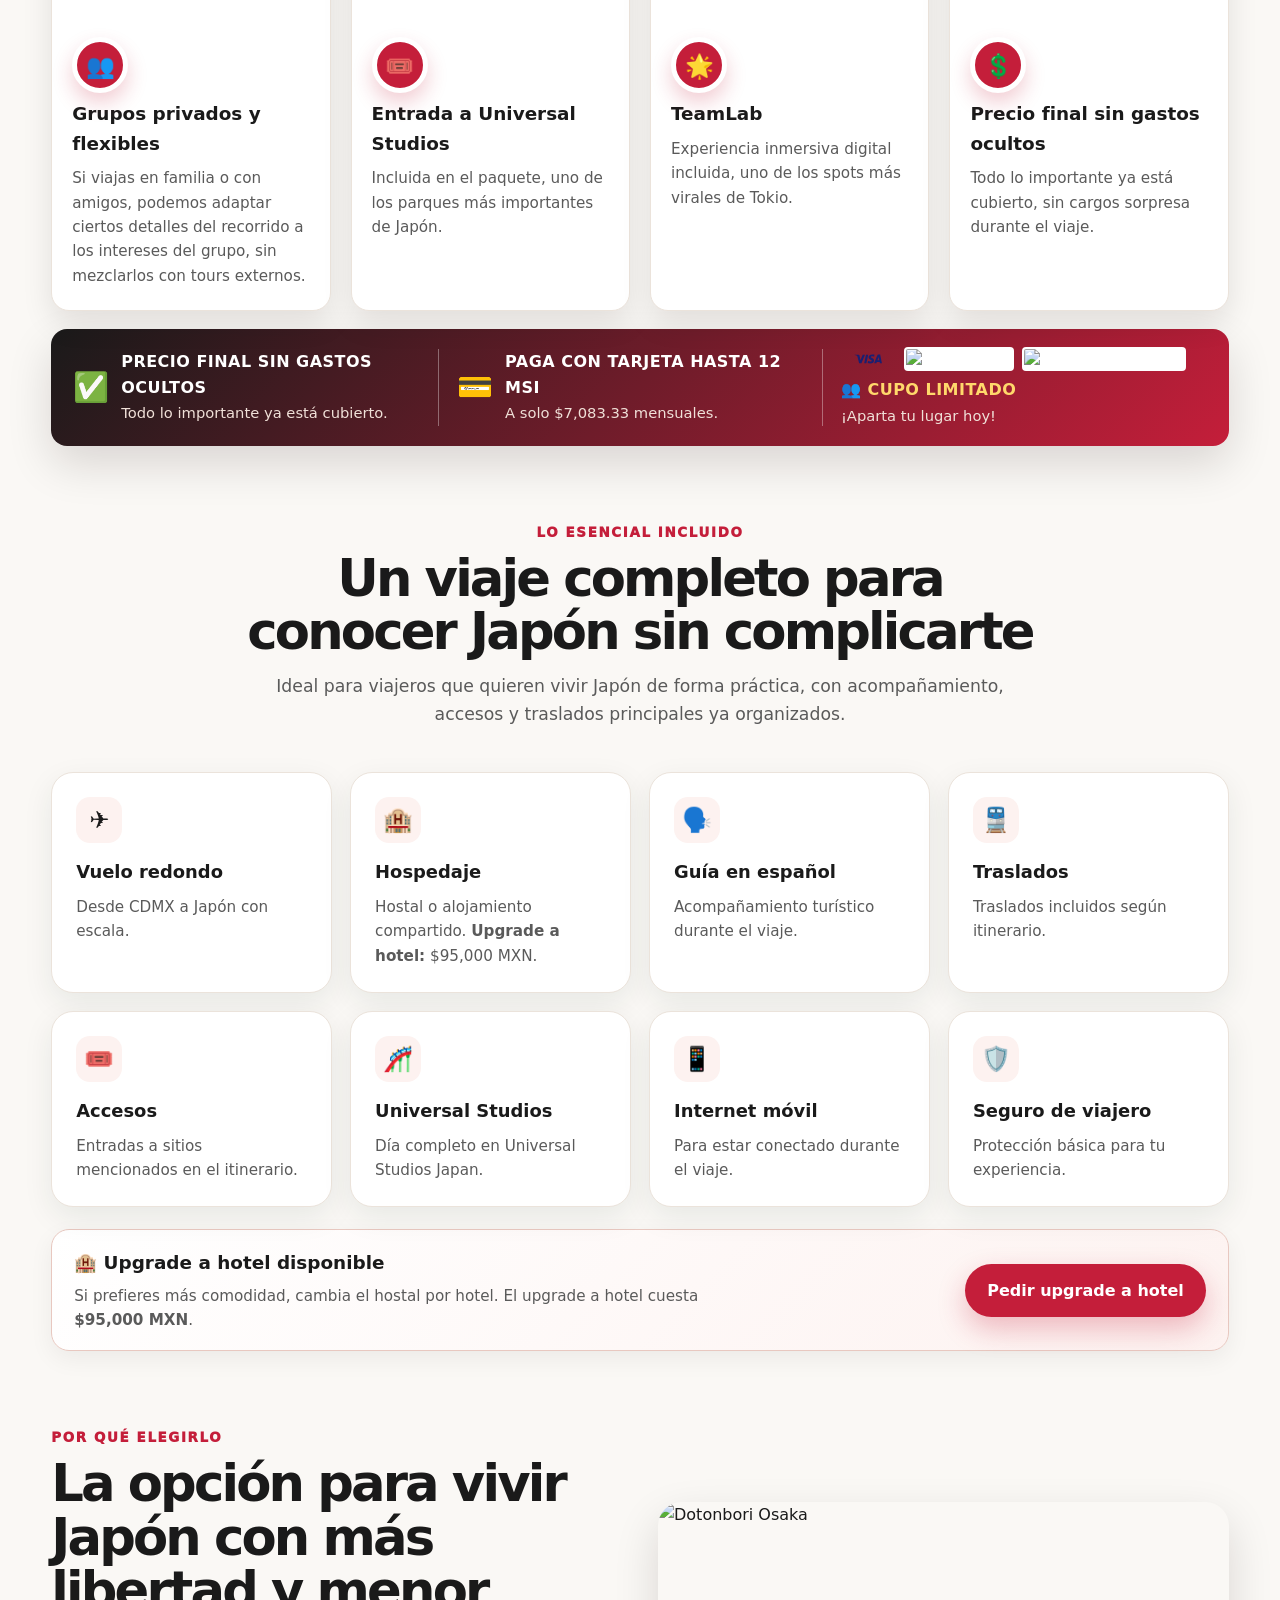
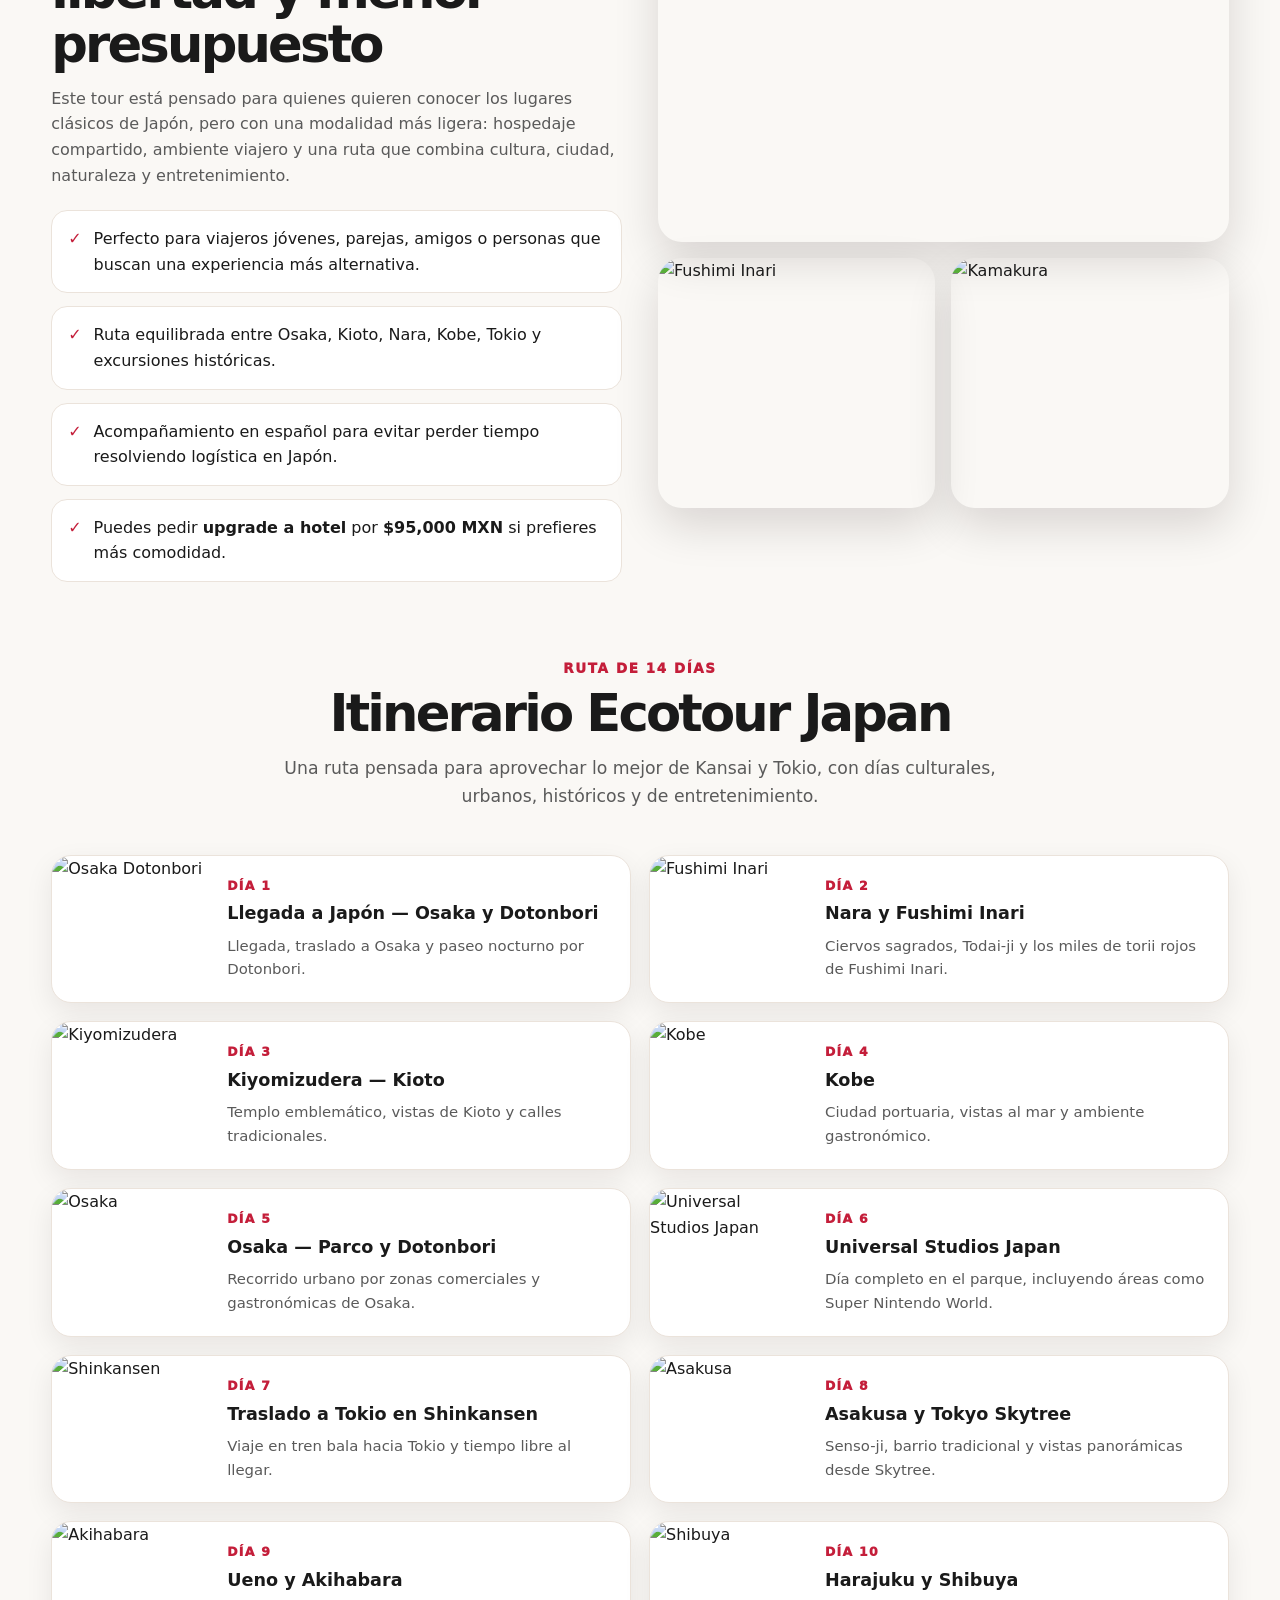
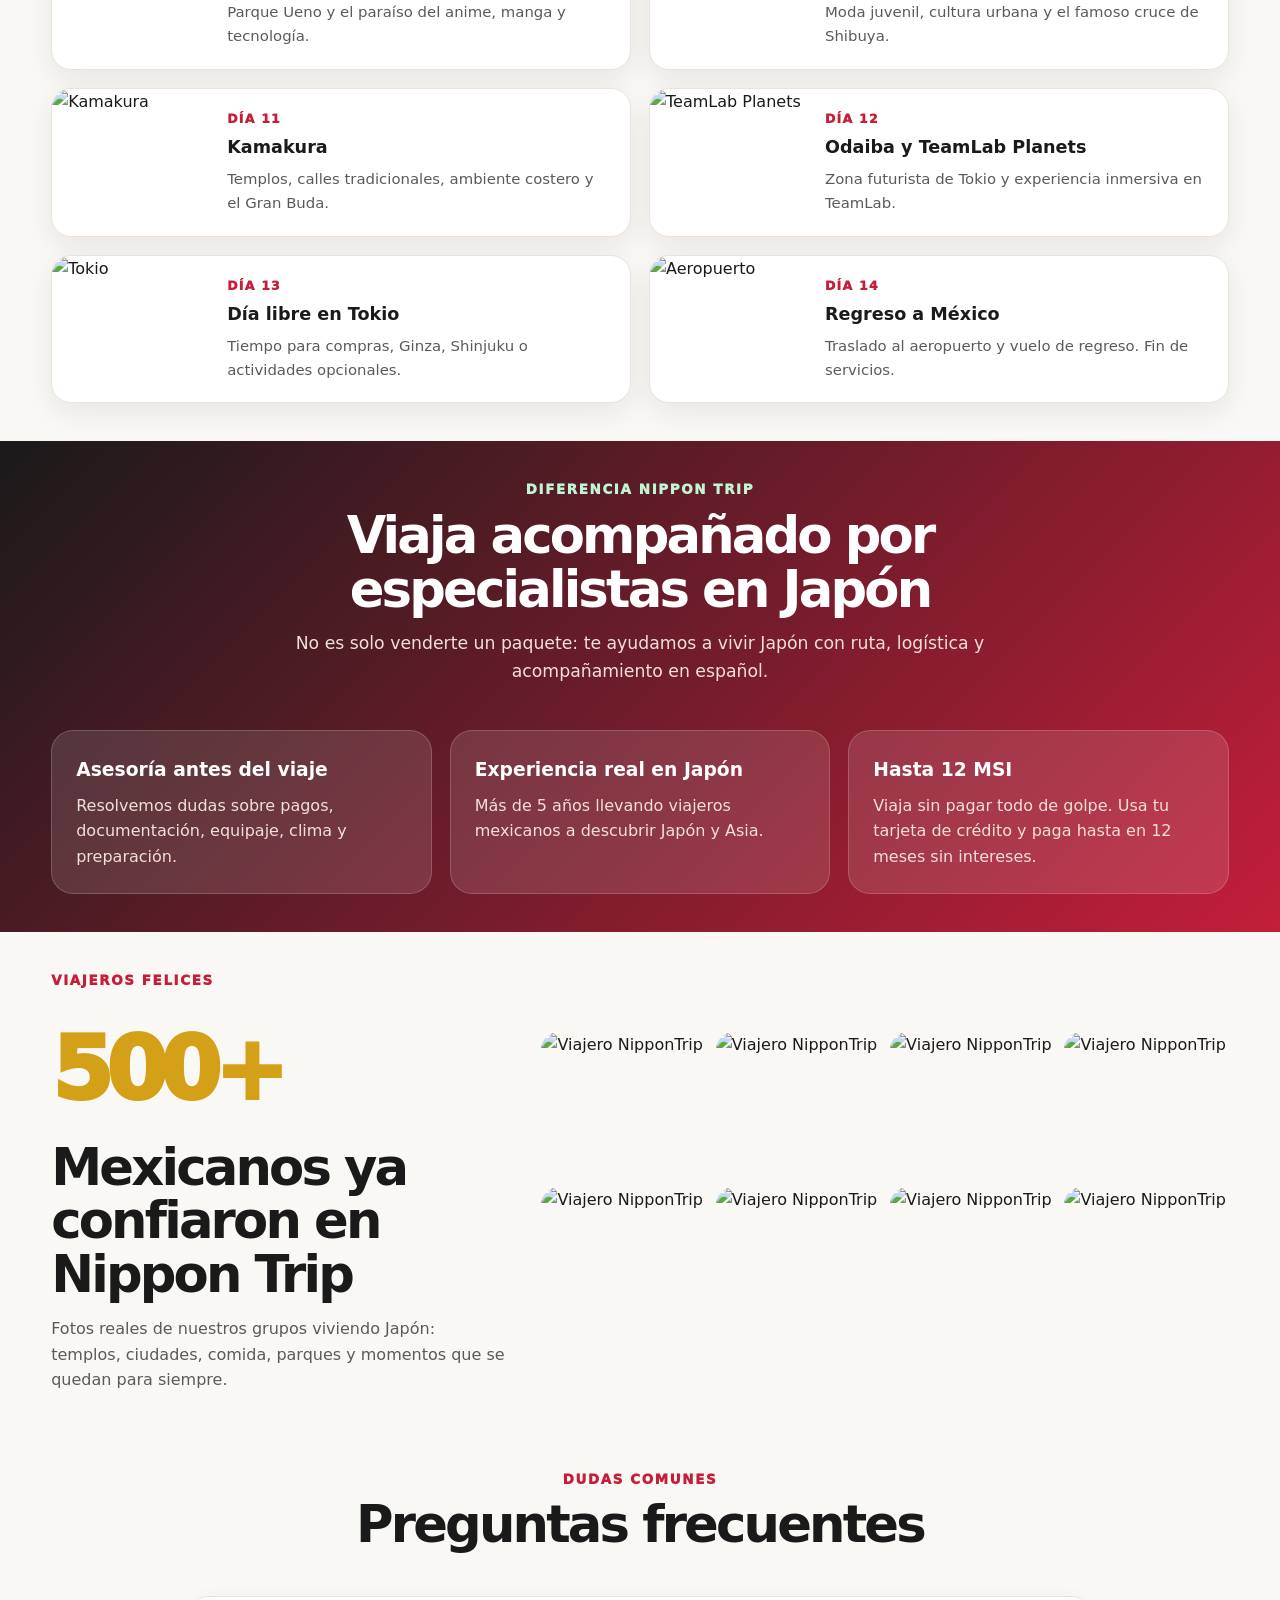
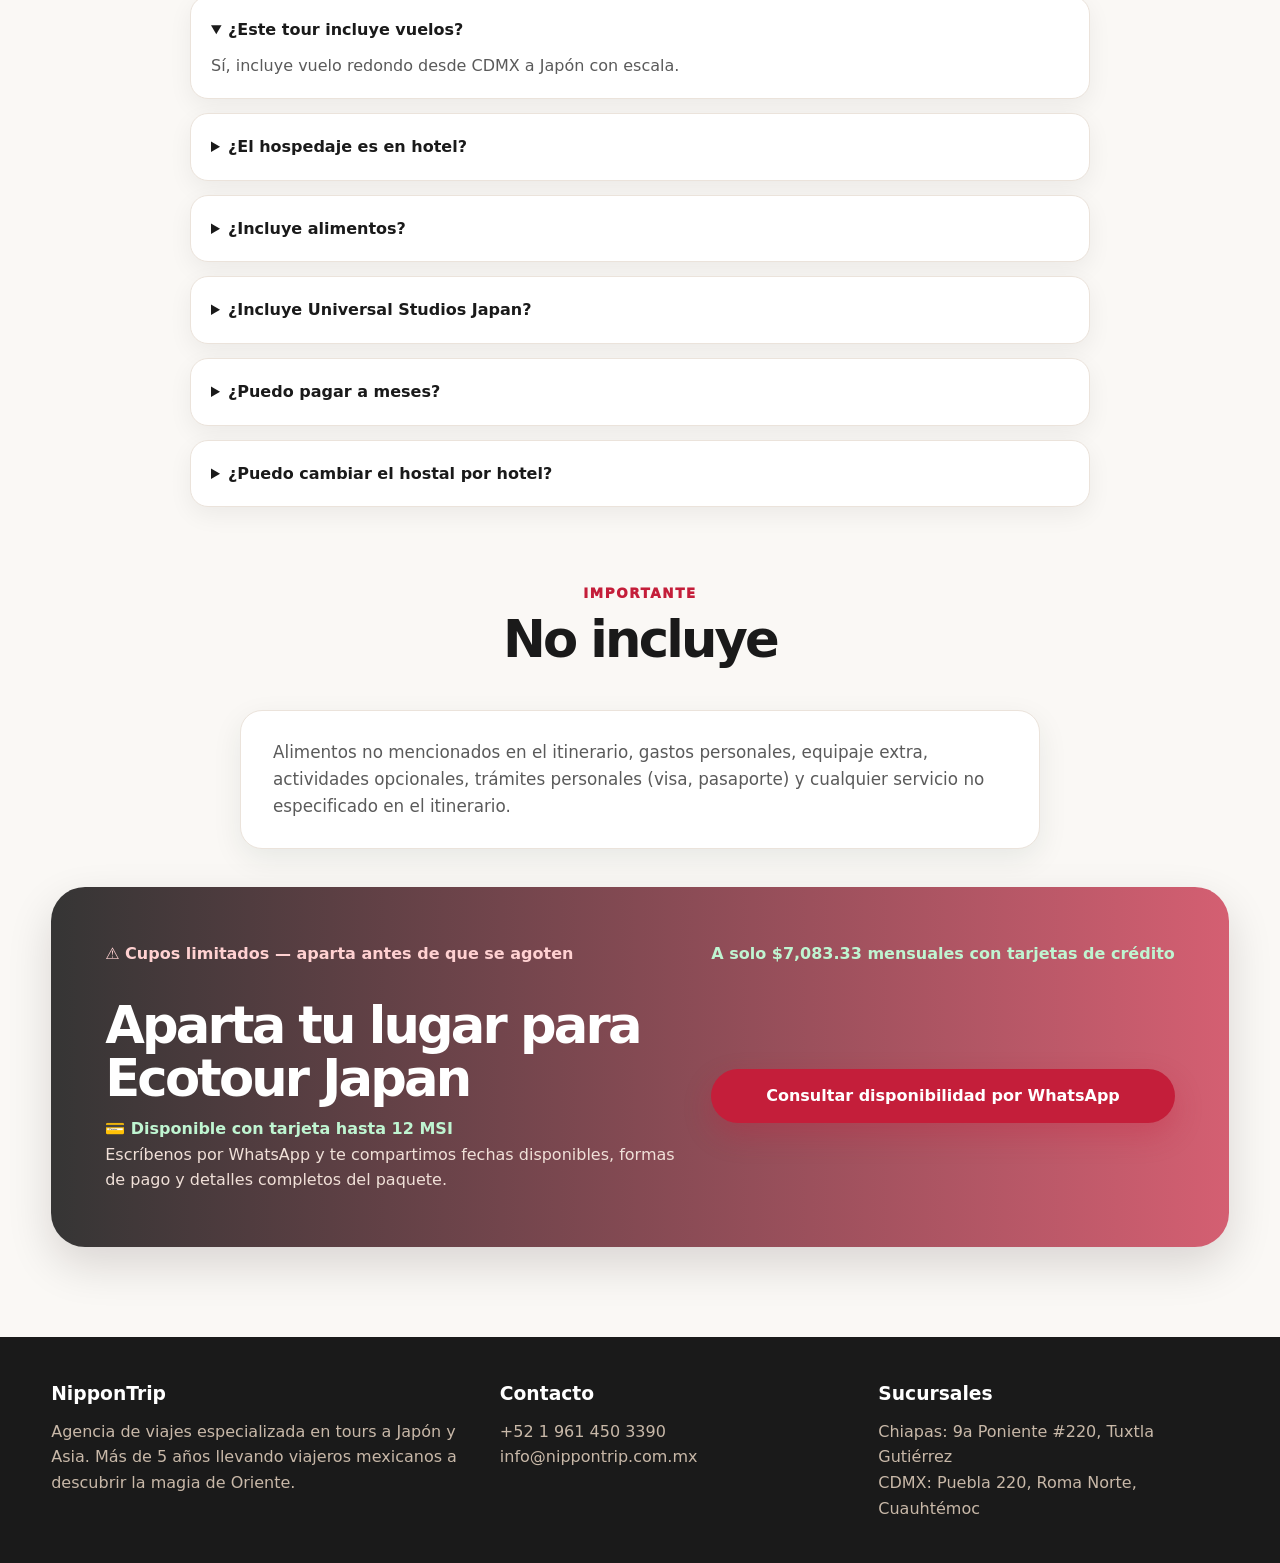
==== commit 92d83791: "FAQ upgrade hotel, WhatsApp unificados y precio hotel $95,000" ====
--- a/ecotour/index.html
+++ b/ecotour/index.html
@@ -124,7 +124,7 @@
         "name": "¿El hospedaje es en hotel?",
         "acceptedAnswer": {
           "@type": "Answer",
-          "text": "Esta modalidad es nuestro tour económico para conocer Japón sin pagar un paquete tradicional de hotel, por eso el hospedaje es en hostal o alojamiento compartido."
+          "text": "Esta modalidad es nuestro tour económico para conocer Japón sin pagar un paquete tradicional de hotel, por eso el hospedaje es en hostal o alojamiento compartido. Si prefieres más comodidad, puedes hacer el upgrade a hotel por $95,000 MXN."
         }
       },
       {
@@ -156,7 +156,7 @@
         "name": "¿Puedo cambiar el hostal por hotel?",
         "acceptedAnswer": {
           "@type": "Answer",
-          "text": "Sí, si prefieres hospedarte en hotel en lugar de hostal, podemos hacer el cambio por una tarifa adicional. Contáctanos por WhatsApp y te cotizamos el upgrade según las fechas y ciudades de tu viaje."
+          "text": "Sí. El upgrade a hotel cuesta $95,000 MXN. Contáctanos por WhatsApp para confirmar fechas y apartar tu lugar con hospedaje en hotel."
         }
       }
     ]
@@ -291,7 +291,7 @@
         <a href="#viajeros">Viajeros</a>
         <a href="#faq">Preguntas</a>
       </div>
-      <a class="btn btn-primary" href="https://wa.me/5219614503390?text=Hola%20NipponTrip%2C%20quiero%20informaci%C3%B3n%20del%20Ecotour%20Japan%20de%2014%20d%C3%ADas" target="_blank" rel="noopener">WhatsApp</a>
+      <a class="btn btn-primary" href="https://wa.me/5219614503390?text=Hola%2C%20me%20interesa%20Ecotour%20Japan%20desde%2085%2C000%20MXN" target="_blank" rel="noopener">WhatsApp</a>
     </nav>
   </header>
 
@@ -304,7 +304,7 @@
           <h1>Ecotour Japan 14 días</h1>
           <p>Vive Japón con una experiencia cultural, urbana y accesible: Osaka, Kioto, Nara, Kobe, Universal Studios, Tokio, Kamakura y más, acompañado por guía en español.</p>
           <div class="hero-actions">
-            <a class="btn btn-primary" href="https://wa.me/5219614503390?text=Hola%20NipponTrip%2C%20quiero%20consultar%20disponibilidad%20para%20Ecotour%20Japan" target="_blank" rel="noopener">Consultar disponibilidad por WhatsApp</a>
+            <a class="btn btn-primary" href="https://wa.me/5219614503390?text=Hola%2C%20me%20interesa%20Ecotour%20Japan%20desde%2085%2C000%20MXN" target="_blank" rel="noopener">Consultar disponibilidad por WhatsApp</a>
             <a class="btn btn-outline" href="#itinerario">Ver itinerario</a>
           </div>
           <div class="trust">
@@ -429,7 +429,7 @@
         </div>
         <div class="cards">
           <div class="card"><div class="icon">✈️</div><h3>Vuelo redondo</h3><p>Desde CDMX a Japón con escala.</p></div>
-          <div class="card"><div class="icon">🏨</div><h3>Hospedaje</h3><p>Hostal o alojamiento compartido. <b>¿Prefieres hotel?</b> Pregunta por el upgrade.</p></div>
+          <div class="card"><div class="icon">🏨</div><h3>Hospedaje</h3><p>Hostal o alojamiento compartido. <b>Upgrade a hotel:</b> $95,000 MXN.</p></div>
           <div class="card"><div class="icon">🗣️</div><h3>Guía en español</h3><p>Acompañamiento turístico durante el viaje.</p></div>
           <div class="card"><div class="icon">🚆</div><h3>Traslados</h3><p>Traslados incluidos según itinerario.</p></div>
           <div class="card"><div class="icon">🎟️</div><h3>Accesos</h3><p>Entradas a sitios mencionados en el itinerario.</p></div>
@@ -440,9 +440,9 @@
         <div class="upgrade-banner">
           <div>
             <h3>🏨 Upgrade a hotel disponible</h3>
-            <p>Si prefieres más comodidad, podemos cambiar el hostal por hotel con tarifa adicional. Te cotizamos según fechas y ciudades de tu viaje.</p>
-          </div>
-          <a class="btn btn-primary" href="https://wa.me/5219614503390?text=Hola%20NipponTrip%2C%20quiero%20cotizar%20el%20upgrade%20a%20hotel%20del%20Ecotour%20Japan" target="_blank" rel="noopener">Cotizar upgrade</a>
+            <p>Si prefieres más comodidad, cambia el hostal por hotel. El upgrade a hotel cuesta <b>$95,000 MXN</b>.</p>
+          </div>
+          <a class="btn btn-primary" href="https://wa.me/5219614503390?text=Hola%20NipponTrip%2C%20quiero%20el%20upgrade%20a%20hotel%20del%20Ecotour%20Japan%20por%2095%2C000%20MXN" target="_blank" rel="noopener">Pedir upgrade a hotel</a>
         </div>
       </div>
     </section>
@@ -457,7 +457,7 @@
             <div class="check"><strong>✓</strong><span>Perfecto para viajeros jóvenes, parejas, amigos o personas que buscan una experiencia más alternativa.</span></div>
             <div class="check"><strong>✓</strong><span>Ruta equilibrada entre Osaka, Kioto, Nara, Kobe, Tokio y excursiones históricas.</span></div>
             <div class="check"><strong>✓</strong><span>Acompañamiento en español para evitar perder tiempo resolviendo logística en Japón.</span></div>
-            <div class="check"><strong>✓</strong><span>Puedes pedir <b>upgrade a hotel</b> si prefieres más comodidad (con tarifa adicional).</span></div>
+            <div class="check"><strong>✓</strong><span>Puedes pedir <b>upgrade a hotel</b> por <b>$95,000 MXN</b> si prefieres más comodidad.</span></div>
           </div>
         </div>
         <div class="photo-stack">
@@ -538,11 +538,11 @@
         </div>
         <div class="faq">
           <details open><summary>¿Este tour incluye vuelos?</summary><p>Sí, incluye vuelo redondo desde CDMX a Japón con escala.</p></details>
-          <details><summary>¿El hospedaje es en hotel?</summary><p>Esta modalidad es nuestro tour económico para conocer Japón sin pagar un paquete tradicional de hotel, por eso el hospedaje es en hostal o alojamiento compartido.</p></details>
+          <details><summary>¿El hospedaje es en hotel?</summary><p>Esta modalidad es nuestro tour económico para conocer Japón sin pagar un paquete tradicional de hotel, por eso el hospedaje es en hostal o alojamiento compartido. Si prefieres más comodidad, puedes hacer el upgrade a hotel por $95,000 MXN.</p></details>
           <details><summary>¿Incluye alimentos?</summary><p>No incluye alimentos, excepto la cena de bienvenida.</p></details>
           <details><summary>¿Incluye Universal Studios Japan?</summary><p>Sí, el itinerario contempla día completo en Universal Studios Japan.</p></details>
           <details><summary>¿Puedo pagar a meses?</summary><p>Sí, pregunta por opciones de pago de hasta 12 meses sin intereses.</p></details>
-          <details><summary>¿Puedo cambiar el hostal por hotel?</summary><p>Sí, si prefieres hospedarte en hotel en lugar de hostal, podemos hacer el cambio por una tarifa adicional. Contáctanos por WhatsApp y te cotizamos el upgrade según las fechas y ciudades de tu viaje.</p></details>
+          <details><summary>¿Puedo cambiar el hostal por hotel?</summary><p>Sí. El upgrade a hotel cuesta $95,000 MXN. Contáctanos por WhatsApp para confirmar fechas y apartar tu lugar con hospedaje en hotel.</p></details>
         </div>
       </div>
     </section>
@@ -569,7 +569,7 @@
             <div style="margin-top:8px;font-weight:900;color:#bff5d1">💳 Disponible con tarjeta hasta 12 MSI</div>
             <p>Escríbenos por WhatsApp y te compartimos fechas disponibles, formas de pago y detalles completos del paquete.</p>
           </div>
-          <a class="btn btn-primary" href="https://wa.me/5219614503390?text=Hola%20NipponTrip%2C%20quiero%20consultar%20disponibilidad%20para%20Ecotour%20Japan" target="_blank" rel="noopener">Consultar disponibilidad por WhatsApp</a>
+          <a class="btn btn-primary" href="https://wa.me/5219614503390?text=Hola%2C%20me%20interesa%20Ecotour%20Japan%20desde%2085%2C000%20MXN" target="_blank" rel="noopener">Consultar disponibilidad por WhatsApp</a>
         </div>
       </div>
     </section>
@@ -584,7 +584,7 @@
   </footer>
 
 <!-- WhatsApp Floating Button -->
-<a href="https://wa.me/5219614503390?text=Hola%20NipponTrip%2C%20quiero%20consultar%20disponibilidad%20para%20Ecotour%20Japan" target="_blank" rel="noopener" id="whatsapp-float" aria-label="Contactar por WhatsApp" style="position:fixed;bottom:24px;right:24px;z-index:9999;width:60px;height:60px;border-radius:50%;background:#25D366;display:flex;align-items:center;justify-content:center;box-shadow:0 4px 16px rgba(37,211,102,.45);transition:transform .2s ease,box-shadow .2s ease;text-decoration:none" onmouseover="this.style.transform='scale(1.1)';this.style.boxShadow='0 6px 22px rgba(37,211,102,.55)'" onmouseout="this.style.transform='scale(1)';this.style.boxShadow='0 4px 16px rgba(37,211,102,.45)'">
+<a href="https://wa.me/5219614503390?text=Hola%2C%20me%20interesa%20Ecotour%20Japan%20desde%2085%2C000%20MXN" target="_blank" rel="noopener" id="whatsapp-float" aria-label="Contactar por WhatsApp" style="position:fixed;bottom:24px;right:24px;z-index:9999;width:60px;height:60px;border-radius:50%;background:#25D366;display:flex;align-items:center;justify-content:center;box-shadow:0 4px 16px rgba(37,211,102,.45);transition:transform .2s ease,box-shadow .2s ease;text-decoration:none" onmouseover="this.style.transform='scale(1.1)';this.style.boxShadow='0 6px 22px rgba(37,211,102,.55)'" onmouseout="this.style.transform='scale(1)';this.style.boxShadow='0 4px 16px rgba(37,211,102,.45)'">
   <svg xmlns="http://www.w3.org/2000/svg" viewBox="0 0 32 32" width="34" height="34" fill="white">
     <path d="M16.004 2.667A13.22 13.22 0 0 0 2.667 15.89a13.1 13.1 0 0 0 1.795 6.612L2.667 29.333l7.07-1.853a13.24 13.24 0 0 0 6.267 1.587h.005A13.22 13.22 0 0 0 29.333 15.89 13.22 13.22 0 0 0 16.004 2.667zm0 24.2a10.97 10.97 0 0 1-5.6-1.533l-.4-.24-4.2 1.1 1.12-4.093-.263-.418a10.93 10.93 0 0 1-1.68-5.82A10.98 10.98 0 0 1 16.004 4.9a10.98 10.98 0 0 1 11.003 10.99 10.98 10.98 0 0 1-11.003 10.977zm6.027-8.23c-.33-.166-1.955-.965-2.258-1.075-.303-.11-.523-.166-.743.166-.22.33-.855 1.075-1.048 1.296-.193.22-.386.248-.716.083-.33-.166-1.394-.514-2.656-1.638-.982-.875-1.644-1.955-1.837-2.285-.193-.33-.02-.51.145-.674.149-.148.33-.386.496-.58.166-.193.22-.33.33-.55.11-.22.055-.413-.028-.58-.083-.165-.743-1.79-1.018-2.452-.268-.643-.54-.556-.743-.566-.193-.01-.413-.012-.633-.012s-.58.083-.883.413c-.303.33-1.157 1.13-1.157 2.756s1.185 3.197 1.35 3.418c.166.22 2.332 3.56 5.652 4.994.79.34 1.406.544 1.886.697.793.252 1.514.216 2.085.131.636-.095 1.955-.8 2.23-1.572.276-.772.276-1.434.193-1.572-.083-.138-.303-.22-.633-.386z"/>
   </svg>
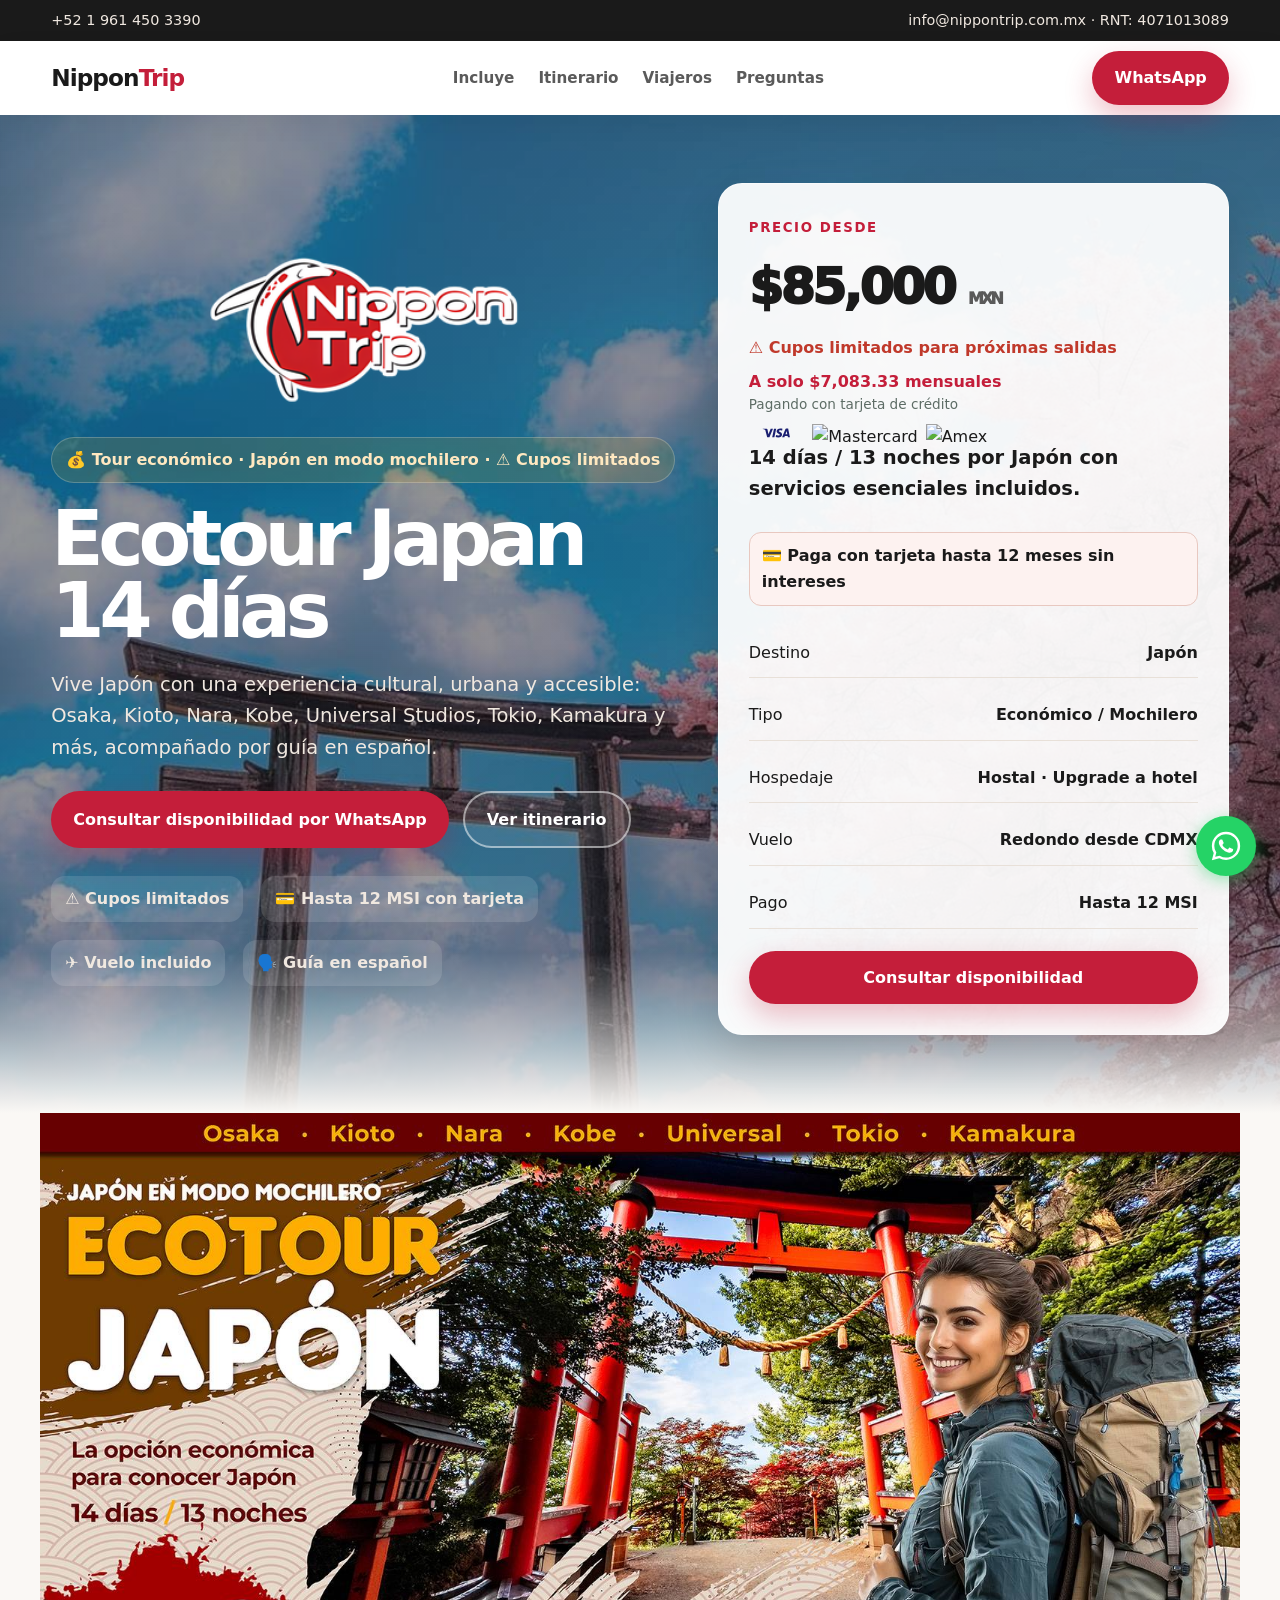
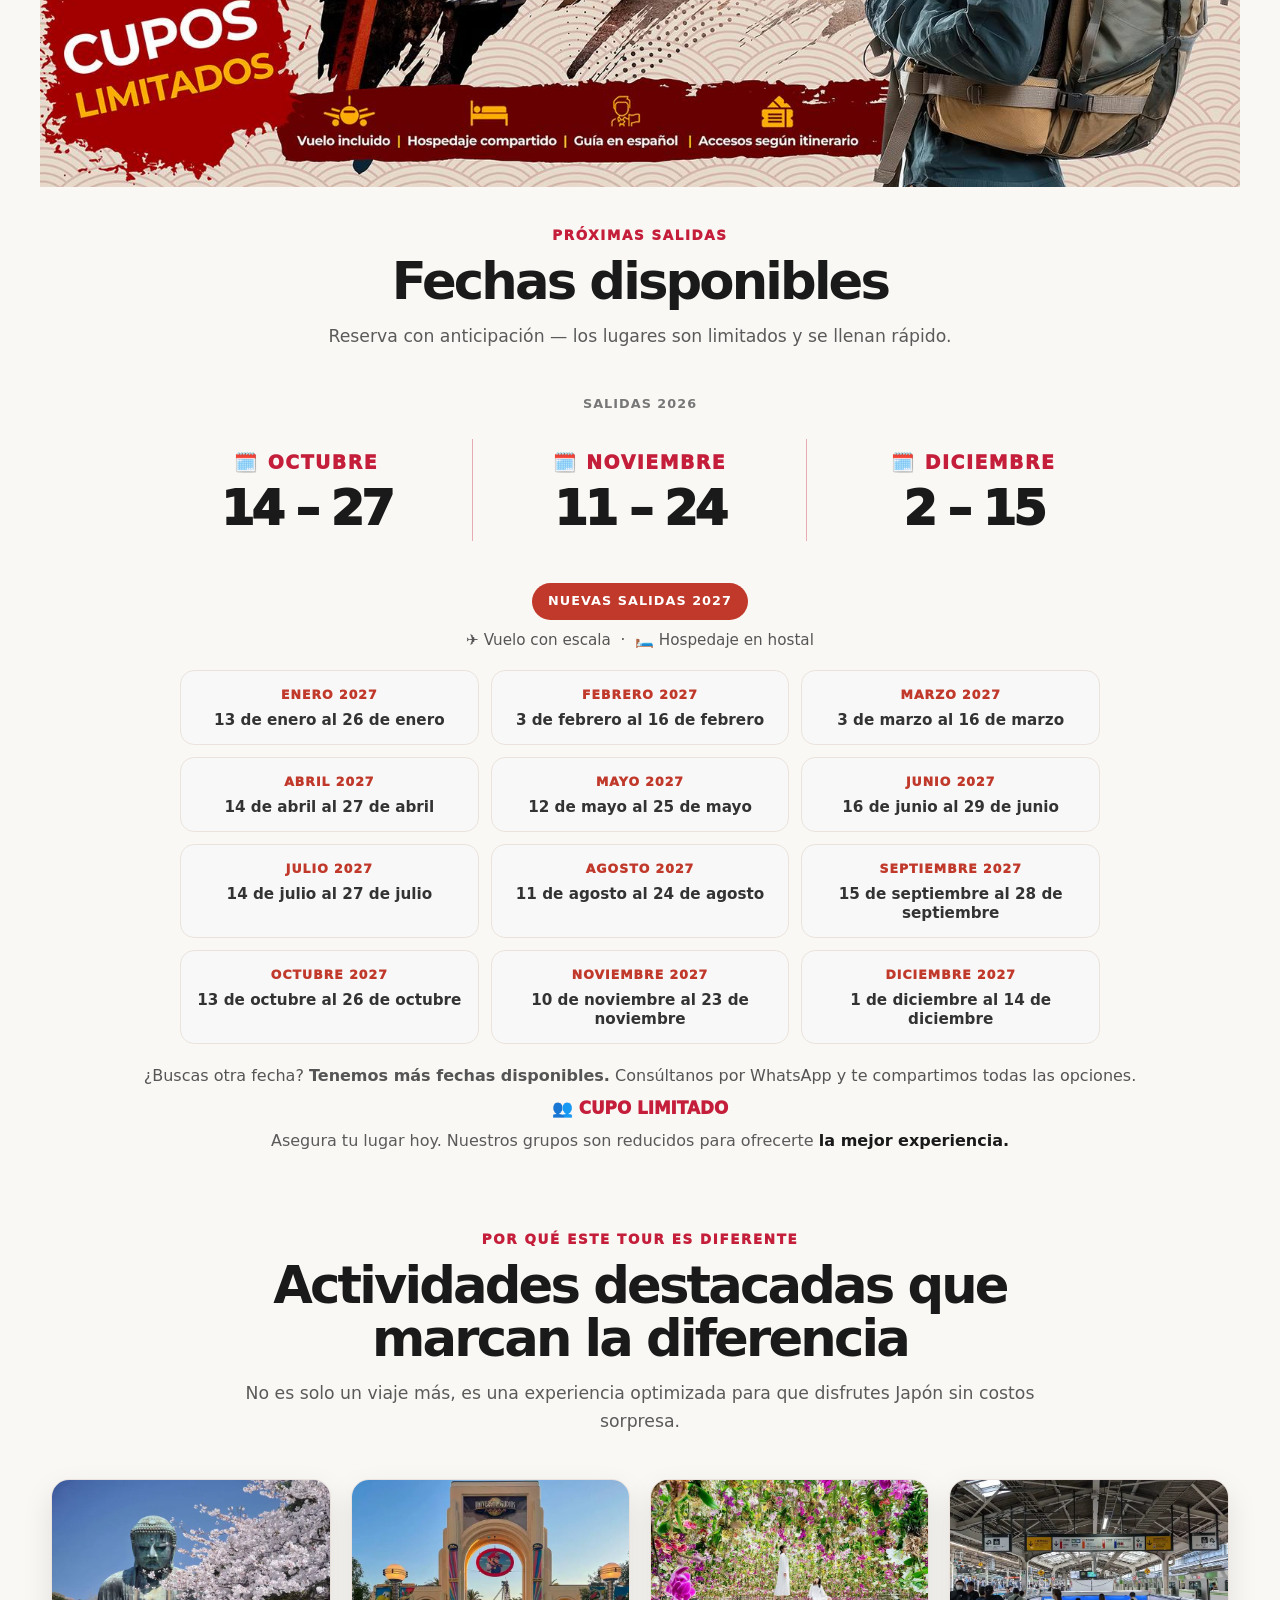
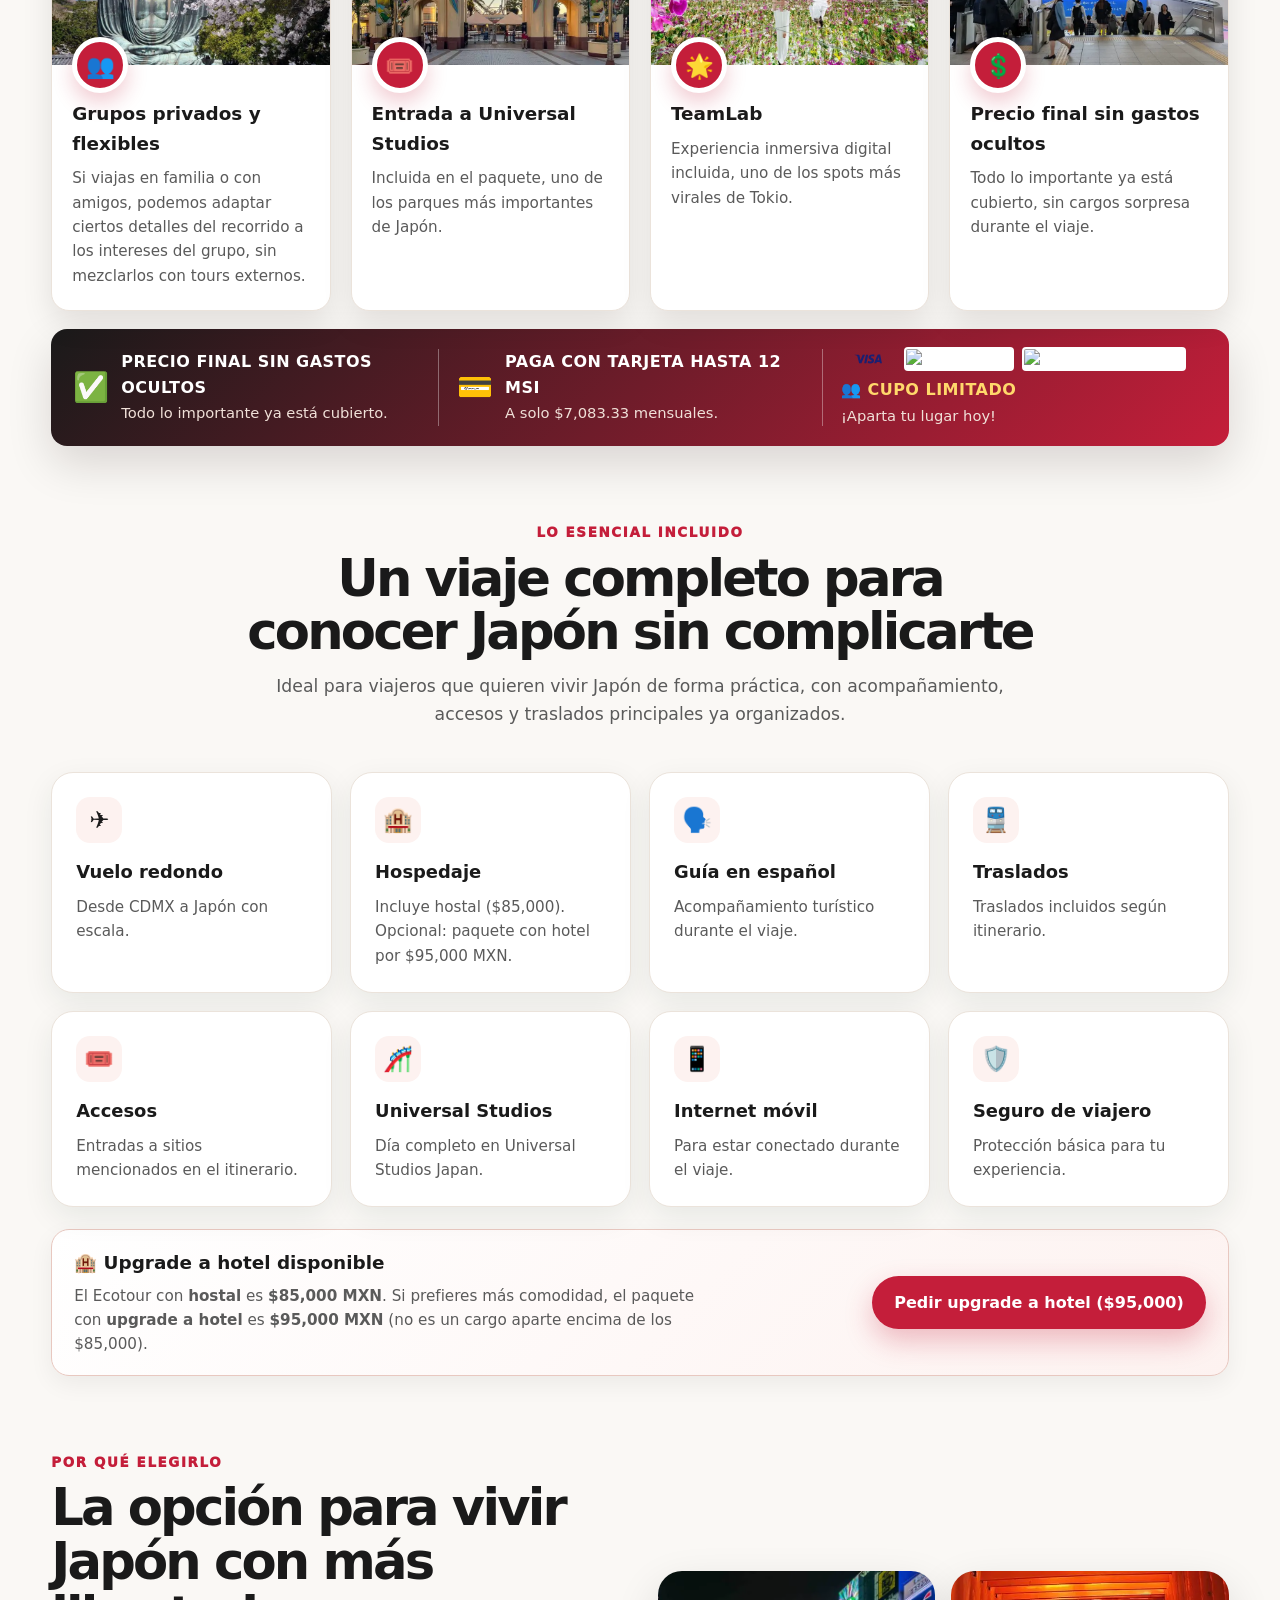
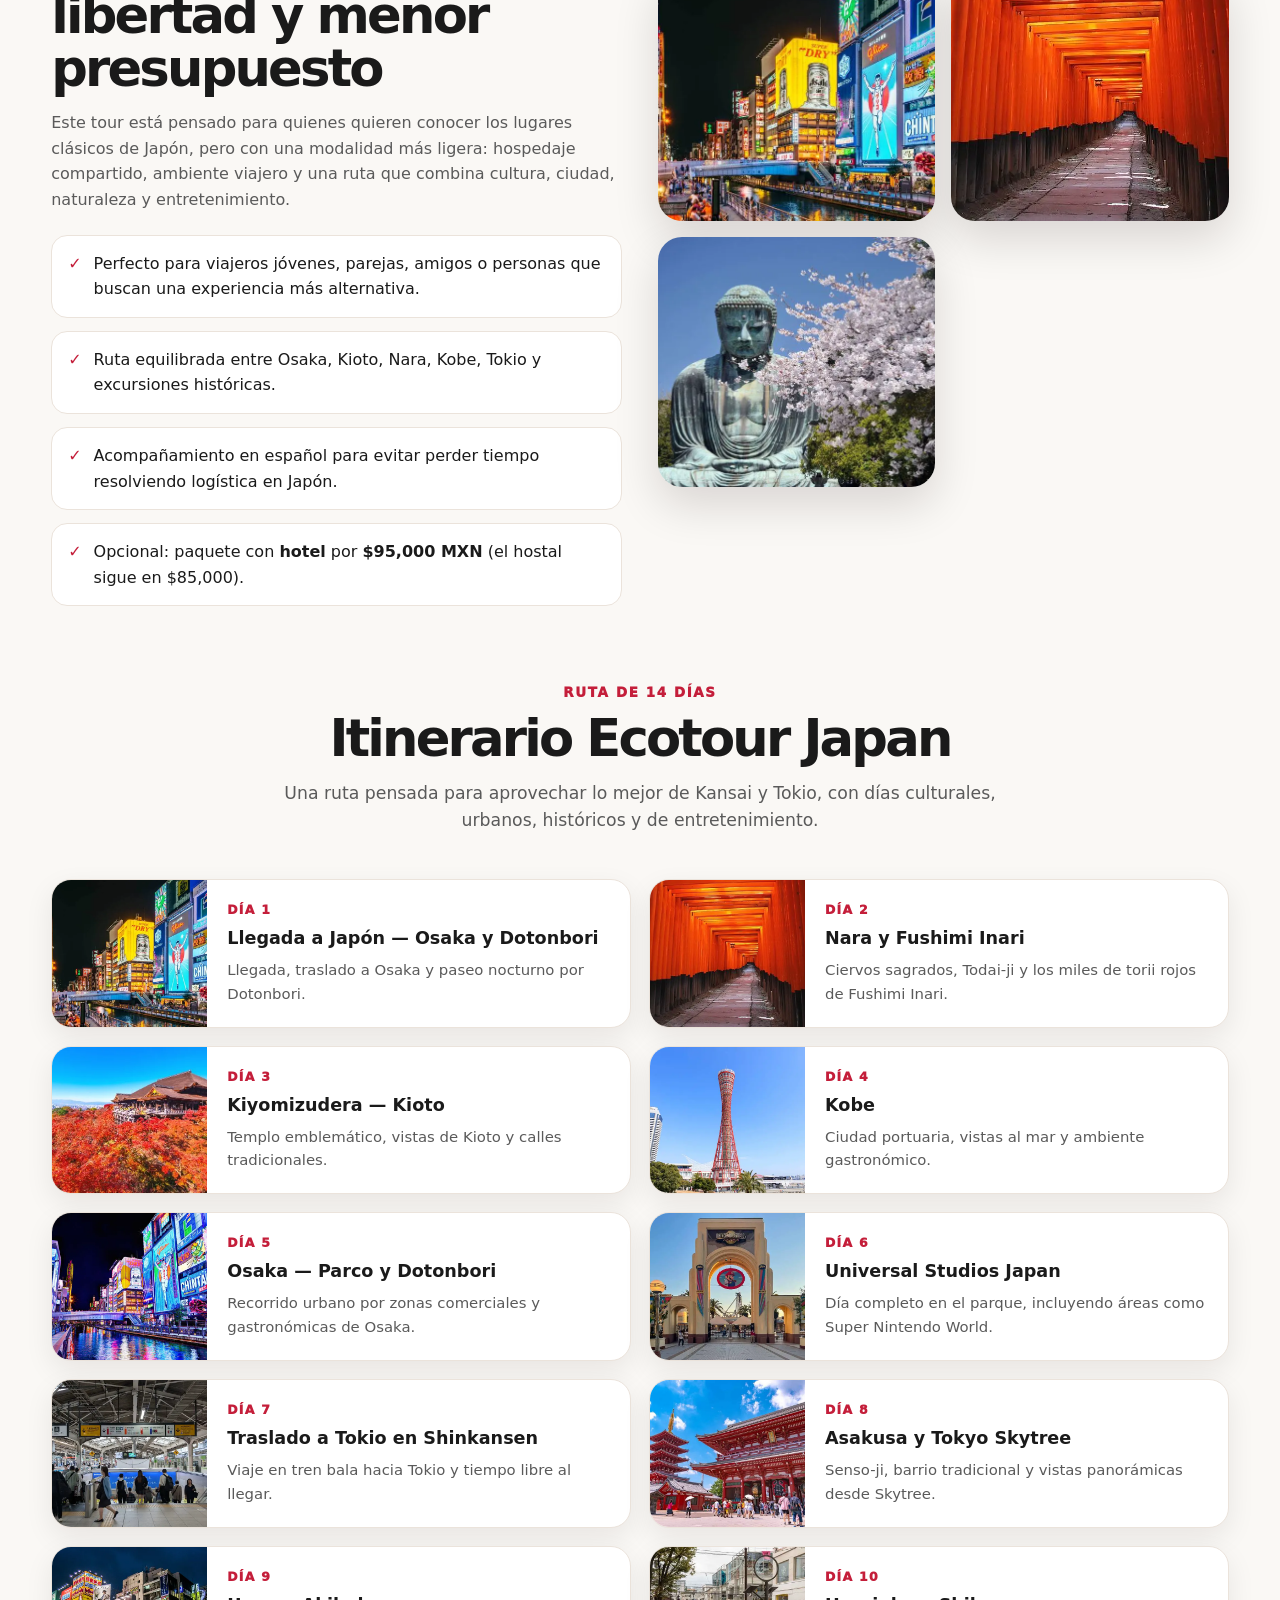
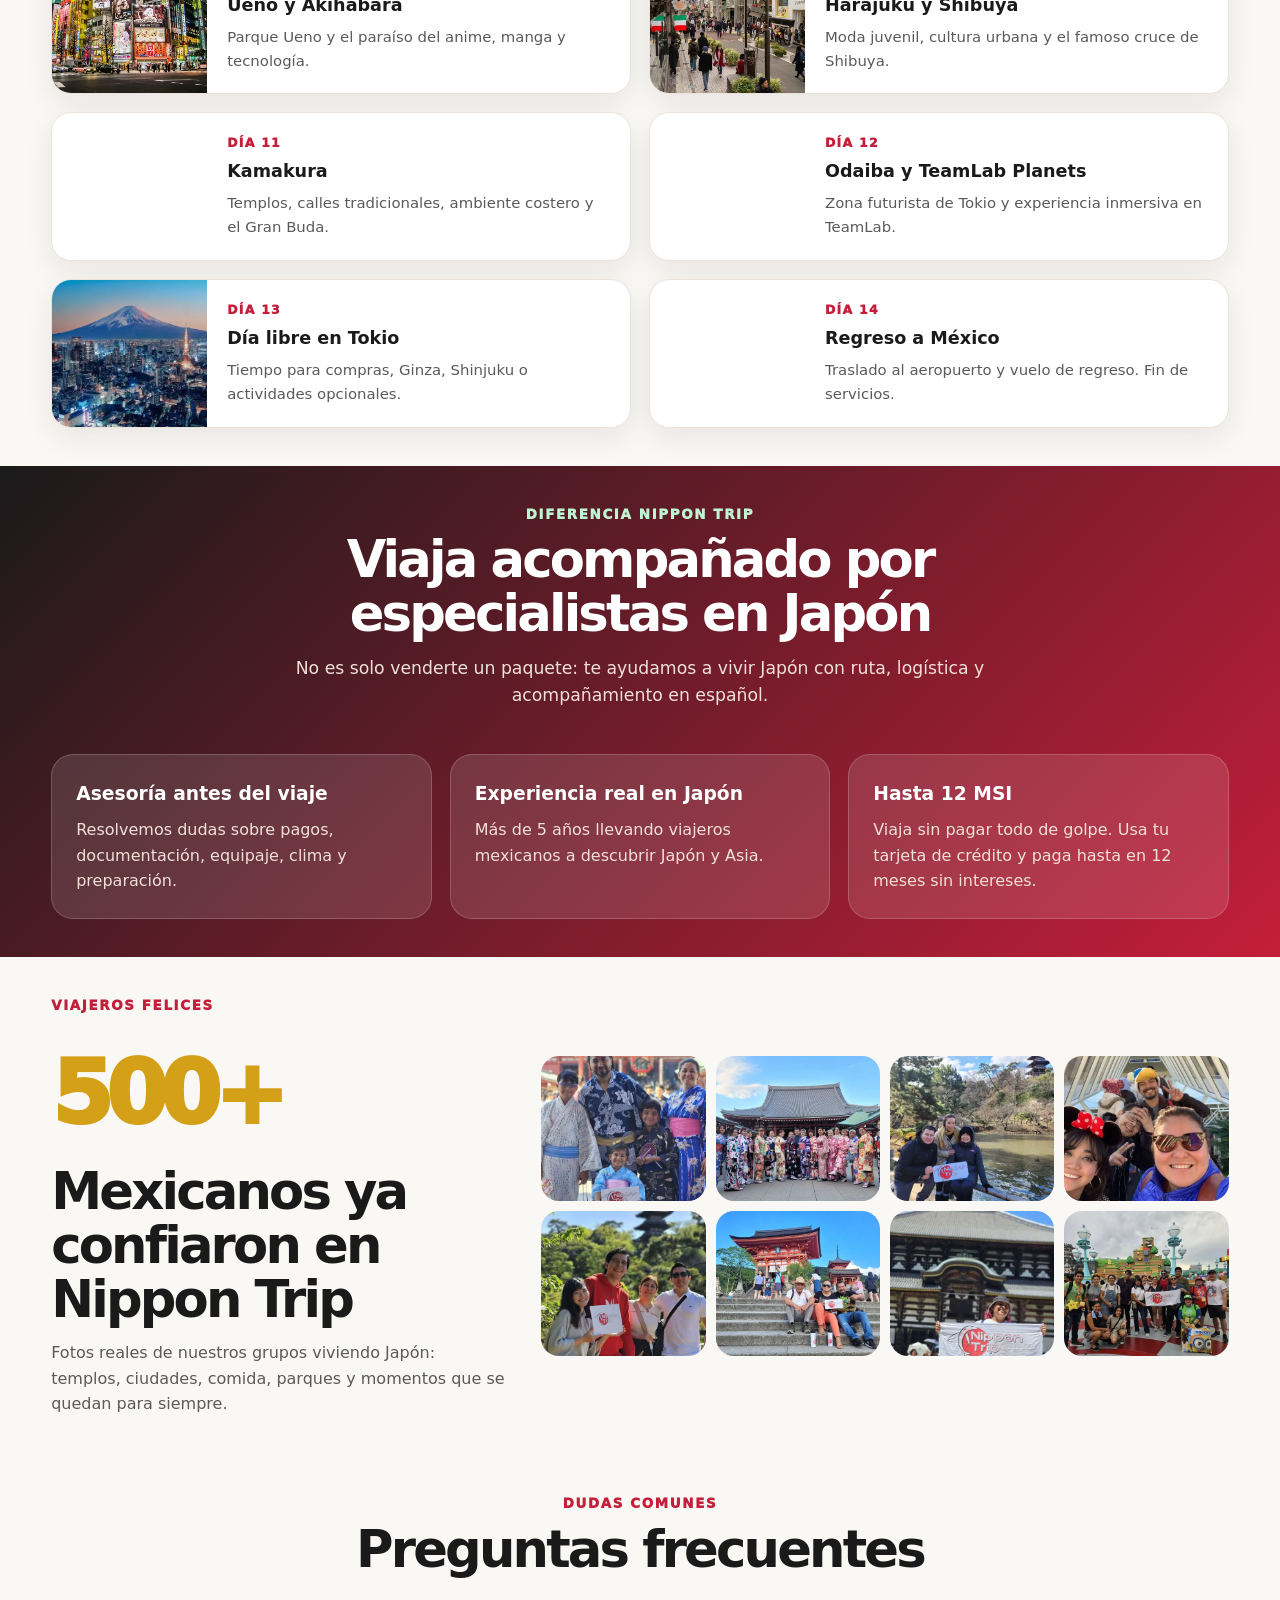
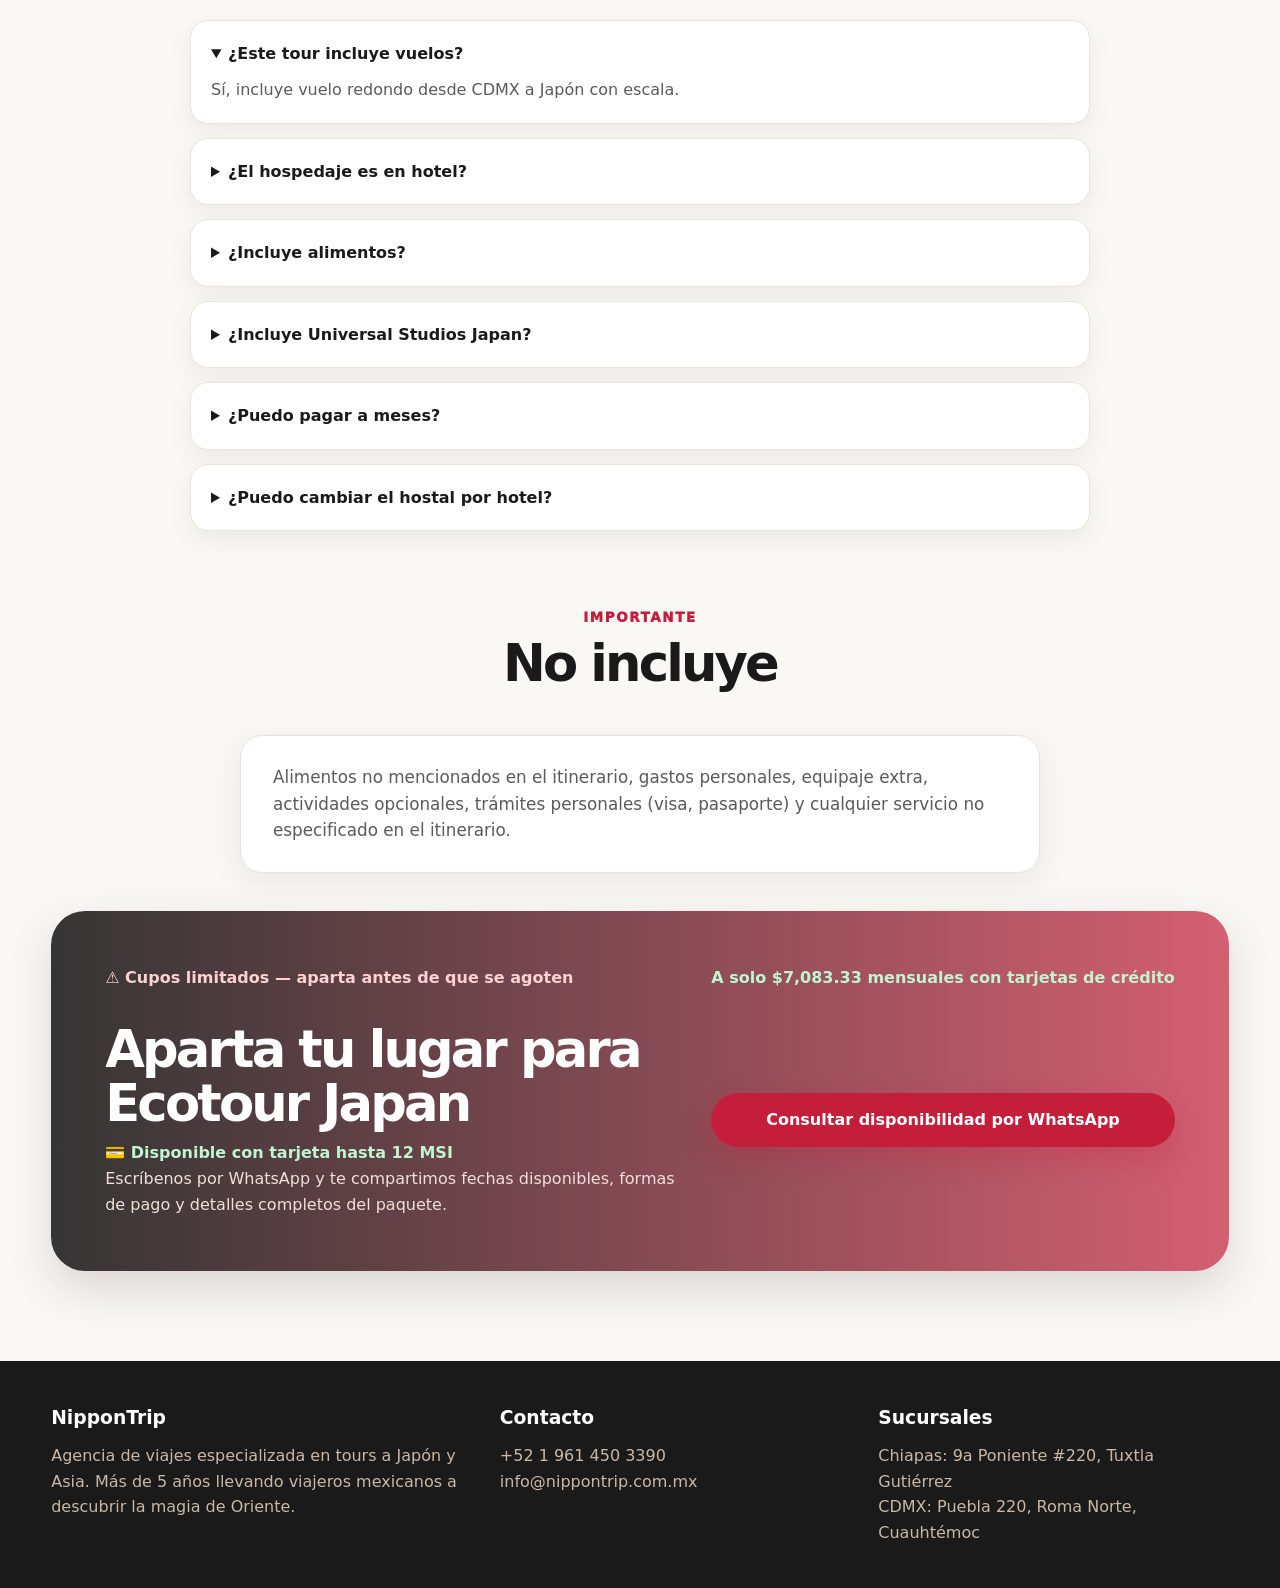
==== commit 781a3a54: "Ecotour MEDIA: aclarar upgrade hotel $95k y lazy/WebP underfold" ====
--- a/ecotour/index.html
+++ b/ecotour/index.html
@@ -124,7 +124,7 @@
         "name": "¿El hospedaje es en hotel?",
         "acceptedAnswer": {
           "@type": "Answer",
-          "text": "Esta modalidad es nuestro tour económico para conocer Japón sin pagar un paquete tradicional de hotel, por eso el hospedaje es en hostal o alojamiento compartido. Si prefieres más comodidad, puedes hacer el upgrade a hotel por $95,000 MXN."
+          "text": "Esta modalidad es nuestro tour económico para conocer Japón sin pagar un paquete tradicional de hotel, por eso el hospedaje es en hostal o alojamiento compartido. Si prefieres más comodidad, el paquete con upgrade a hotel es $95,000 MXN (el Ecotour con hostal sigue en $85,000 MXN)."
         }
       },
       {
@@ -156,7 +156,7 @@
         "name": "¿Puedo cambiar el hostal por hotel?",
         "acceptedAnswer": {
           "@type": "Answer",
-          "text": "Sí. El upgrade a hotel cuesta $95,000 MXN. Contáctanos por WhatsApp para confirmar fechas y apartar tu lugar con hospedaje en hotel."
+          "text": "Sí. El paquete con upgrade a hotel es $95,000 MXN (no se suma aparte a los $85,000 del hostal). Contáctanos por WhatsApp para confirmar fechas."
         }
       }
     ]
@@ -247,17 +247,19 @@
   <!-- Conversión Google Ads: Contacto WhatsApp Ecotour (cuenta nueva AW-18234437122) -->
   <script>
     function gtag_report_conversion(url) {
-      var callback = function () {
-        if (typeof(url) !== 'undefined') {
-          window.location = url;
-        }
+      var navigated = false;
+      var go = function () {
+        if (navigated || typeof url === 'undefined') return;
+        navigated = true;
+        window.open(url, '_blank', 'noopener');
       };
       gtag('event', 'conversion', {
         'send_to': 'AW-18234437122/MH9QCO-EwsIcEILc7fZD',
         'value': 1.0,
         'currency': 'MXN',
-        'event_callback': callback
+        'event_callback': go
       });
+      setTimeout(go, 400);
       return false;
     }
 
@@ -291,7 +293,7 @@
         <a href="#viajeros">Viajeros</a>
         <a href="#faq">Preguntas</a>
       </div>
-      <a class="btn btn-primary" href="https://wa.me/5219614503390?text=Hola%2C%20me%20interesa%20Ecotour%20Japan%20desde%2085%2C000%20MXN" target="_blank" rel="noopener">WhatsApp</a>
+      <a class="btn btn-primary" href="https://wa.me/5219614503390?text=Hola%20NipponTrip%2C%20vi%20el%20Ecotour%20Japan%2014%20d%C3%ADas%20desde%20%2485%2C000%20MXN.%20%C2%BFMe%20comparten%20fechas%20disponibles%20y%20formas%20de%20pago%3F%20Me%20interesa%20hostal%20%2F%20vuelo%20incluido." target="_blank" rel="noopener">WhatsApp</a>
     </nav>
   </header>
 
@@ -304,7 +306,7 @@
           <h1>Ecotour Japan 14 días</h1>
           <p>Vive Japón con una experiencia cultural, urbana y accesible: Osaka, Kioto, Nara, Kobe, Universal Studios, Tokio, Kamakura y más, acompañado por guía en español.</p>
           <div class="hero-actions">
-            <a class="btn btn-primary" href="https://wa.me/5219614503390?text=Hola%2C%20me%20interesa%20Ecotour%20Japan%20desde%2085%2C000%20MXN" target="_blank" rel="noopener">Consultar disponibilidad por WhatsApp</a>
+            <a class="btn btn-primary" href="https://wa.me/5219614503390?text=Hola%20NipponTrip%2C%20vi%20el%20Ecotour%20Japan%2014%20d%C3%ADas%20desde%20%2485%2C000%20MXN.%20%C2%BFMe%20comparten%20fechas%20disponibles%20y%20formas%20de%20pago%3F%20Me%20interesa%20hostal%20%2F%20vuelo%20incluido." target="_blank" rel="noopener">Consultar disponibilidad por WhatsApp</a>
             <a class="btn btn-outline" href="#itinerario">Ver itinerario</a>
           </div>
           <div class="trust">
@@ -334,7 +336,7 @@
             <div><span>Vuelo</span><b>Redondo desde CDMX</b></div>
             <div><span>Pago</span><b>Hasta 12 MSI</b></div>
           </div>
-          <a class="btn btn-primary" style="width:100%" href="https://wa.me/5219614503390?text=Hola%2C%20me%20interesa%20Ecotour%20Japan%20desde%2085%2C000%20MXN" target="_blank" rel="noopener">Consultar disponibilidad</a>
+          <a class="btn btn-primary" style="width:100%" href="https://wa.me/5219614503390?text=Hola%20NipponTrip%2C%20vi%20el%20Ecotour%20Japan%2014%20d%C3%ADas%20desde%20%2485%2C000%20MXN.%20%C2%BFMe%20comparten%20fechas%20disponibles%20y%20formas%20de%20pago%3F%20Me%20interesa%20hostal%20%2F%20vuelo%20incluido." target="_blank" rel="noopener">Consultar disponibilidad</a>
         </aside>
       </div>
     </section>
@@ -396,19 +398,19 @@
         </div>
         <div class="feature-grid">
           <div class="feature-card">
-            <img src="https://nippontrip.com.mx/itinerario-img/eco-d11.jpg" alt="Grupo privado en Japón">
+            <picture><source type="image/webp" srcset="../itinerario-img/eco-d11.webp"><img src="../itinerario-img/eco-d11.jpg" alt="Grupo privado en Japón" loading="lazy" decoding="async"></picture>
             <div class="feature-body"><div class="feature-icon">👥</div><h3>Grupos privados y flexibles</h3><p>Si viajas en familia o con amigos, podemos adaptar ciertos detalles del recorrido a los intereses del grupo, sin mezclarlos con tours externos.</p></div>
           </div>
           <div class="feature-card">
-            <img src="https://nippontrip.com.mx/itinerario-img/eco-d6.jpg" alt="Entrada a Universal Studios Japan">
+            <picture><source type="image/webp" srcset="../itinerario-img/eco-d6.webp"><img src="../itinerario-img/eco-d6.jpg" alt="Entrada a Universal Studios Japan" loading="lazy" decoding="async"></picture>
             <div class="feature-body"><div class="feature-icon">🎟️</div><h3>Entrada a Universal Studios</h3><p>Incluida en el paquete, uno de los parques más importantes de Japón.</p></div>
           </div>
           <div class="feature-card">
-            <img src="https://nippontrip.com.mx/itinerario-img/eco-d12.jpg" alt="TeamLab en Tokio">
+            <picture><source type="image/webp" srcset="../itinerario-img/eco-d12.webp"><img src="../itinerario-img/eco-d12.jpg" alt="TeamLab en Tokio" loading="lazy" decoding="async"></picture>
             <div class="feature-body"><div class="feature-icon">🌟</div><h3>TeamLab</h3><p>Experiencia inmersiva digital incluida, uno de los spots más virales de Tokio.</p></div>
           </div>
           <div class="feature-card">
-            <img src="https://nippontrip.com.mx/itinerario-img/eco-d7.jpg" alt="Precio final sin gastos ocultos">
+            <picture><source type="image/webp" srcset="../itinerario-img/eco-d7.webp"><img src="../itinerario-img/eco-d7.jpg" alt="Precio final sin gastos ocultos" loading="lazy" decoding="async"></picture>
             <div class="feature-body"><div class="feature-icon">💲</div><h3>Precio final sin gastos ocultos</h3><p>Todo lo importante ya está cubierto, sin cargos sorpresa durante el viaje.</p></div>
           </div>
         </div>
@@ -429,7 +431,7 @@
         </div>
         <div class="cards">
           <div class="card"><div class="icon">✈️</div><h3>Vuelo redondo</h3><p>Desde CDMX a Japón con escala.</p></div>
-          <div class="card"><div class="icon">🏨</div><h3>Hospedaje</h3><p>Hostal o alojamiento compartido. <b>Upgrade a hotel:</b> $95,000 MXN.</p></div>
+          <div class="card"><div class="icon">🏨</div><h3>Hospedaje</h3><p>Incluye hostal ($85,000). Opcional: paquete con hotel por $95,000 MXN.</p></div>
           <div class="card"><div class="icon">🗣️</div><h3>Guía en español</h3><p>Acompañamiento turístico durante el viaje.</p></div>
           <div class="card"><div class="icon">🚆</div><h3>Traslados</h3><p>Traslados incluidos según itinerario.</p></div>
           <div class="card"><div class="icon">🎟️</div><h3>Accesos</h3><p>Entradas a sitios mencionados en el itinerario.</p></div>
@@ -440,9 +442,9 @@
         <div class="upgrade-banner">
           <div>
             <h3>🏨 Upgrade a hotel disponible</h3>
-            <p>Si prefieres más comodidad, cambia el hostal por hotel. El upgrade a hotel cuesta <b>$95,000 MXN</b>.</p>
-          </div>
-          <a class="btn btn-primary" href="https://wa.me/5219614503390?text=Hola%20NipponTrip%2C%20quiero%20el%20upgrade%20a%20hotel%20del%20Ecotour%20Japan%20por%2095%2C000%20MXN" target="_blank" rel="noopener">Pedir upgrade a hotel</a>
+            <p>El Ecotour con <b>hostal</b> es <b>$85,000 MXN</b>. Si prefieres más comodidad, el paquete con <b>upgrade a hotel</b> es <b>$95,000 MXN</b> (no es un cargo aparte encima de los $85,000).</p>
+          </div>
+          <a class="btn btn-primary" href="https://wa.me/5219614503390?text=Hola%20NipponTrip%2C%20quiero%20el%20paquete%20Ecotour%20Japan%20con%20upgrade%20a%20hotel%20por%2095%2C000%20MXN" target="_blank" rel="noopener">Pedir upgrade a hotel ($95,000)</a>
         </div>
       </div>
     </section>
@@ -457,13 +459,13 @@
             <div class="check"><strong>✓</strong><span>Perfecto para viajeros jóvenes, parejas, amigos o personas que buscan una experiencia más alternativa.</span></div>
             <div class="check"><strong>✓</strong><span>Ruta equilibrada entre Osaka, Kioto, Nara, Kobe, Tokio y excursiones históricas.</span></div>
             <div class="check"><strong>✓</strong><span>Acompañamiento en español para evitar perder tiempo resolviendo logística en Japón.</span></div>
-            <div class="check"><strong>✓</strong><span>Puedes pedir <b>upgrade a hotel</b> por <b>$95,000 MXN</b> si prefieres más comodidad.</span></div>
+            <div class="check"><strong>✓</strong><span>Opcional: paquete con <b>hotel</b> por <b>$95,000 MXN</b> (el hostal sigue en $85,000).</span></div>
           </div>
         </div>
         <div class="photo-stack">
-          <img src="https://nippontrip.com.mx/itinerario-img/eco-d1.jpg" alt="Dotonbori Osaka" />
-          <img src="https://nippontrip.com.mx/itinerario-img/eco-d2.jpg" alt="Fushimi Inari" />
-          <img src="https://nippontrip.com.mx/itinerario-img/eco-d11.jpg" alt="Kamakura" />
+          <picture><source type="image/webp" srcset="../itinerario-img/eco-d1.webp"><img src="../itinerario-img/eco-d1.jpg" alt="Dotonbori Osaka" loading="lazy" decoding="async"></picture>
+          <picture><source type="image/webp" srcset="../itinerario-img/eco-d2.webp"><img src="../itinerario-img/eco-d2.jpg" alt="Fushimi Inari" loading="lazy" decoding="async"></picture>
+          <picture><source type="image/webp" srcset="../itinerario-img/eco-d11.webp"><img src="../itinerario-img/eco-d11.jpg" alt="Kamakura" loading="lazy" decoding="async"></picture>
         </div>
       </div>
     </section>
@@ -476,20 +478,20 @@
           <p>Una ruta pensada para aprovechar lo mejor de Kansai y Tokio, con días culturales, urbanos, históricos y de entretenimiento.</p>
         </div>
         <div class="itinerary">
-          <article class="day"><img src="https://nippontrip.com.mx/itinerario-img/eco-d1.jpg" alt="Osaka Dotonbori"><div class="day-content"><div class="day-number">Día 1</div><h3>Llegada a Japón — Osaka y Dotonbori</h3><p>Llegada, traslado a Osaka y paseo nocturno por Dotonbori.</p></div></article>
-          <article class="day"><img src="https://nippontrip.com.mx/itinerario-img/eco-d2.jpg" alt="Fushimi Inari"><div class="day-content"><div class="day-number">Día 2</div><h3>Nara y Fushimi Inari</h3><p>Ciervos sagrados, Todai-ji y los miles de torii rojos de Fushimi Inari.</p></div></article>
-          <article class="day"><img src="https://nippontrip.com.mx/itinerario-img/eco-d3.jpg" alt="Kiyomizudera"><div class="day-content"><div class="day-number">Día 3</div><h3>Kiyomizudera — Kioto</h3><p>Templo emblemático, vistas de Kioto y calles tradicionales.</p></div></article>
-          <article class="day"><img src="https://nippontrip.com.mx/itinerario-img/eco-d4.jpg" alt="Kobe"><div class="day-content"><div class="day-number">Día 4</div><h3>Kobe</h3><p>Ciudad portuaria, vistas al mar y ambiente gastronómico.</p></div></article>
-          <article class="day"><img src="https://nippontrip.com.mx/itinerario-img/eco-d5.jpg" alt="Osaka"><div class="day-content"><div class="day-number">Día 5</div><h3>Osaka — Parco y Dotonbori</h3><p>Recorrido urbano por zonas comerciales y gastronómicas de Osaka.</p></div></article>
-          <article class="day"><img src="https://nippontrip.com.mx/itinerario-img/eco-d6.jpg" alt="Universal Studios Japan"><div class="day-content"><div class="day-number">Día 6</div><h3>Universal Studios Japan</h3><p>Día completo en el parque, incluyendo áreas como Super Nintendo World.</p></div></article>
-          <article class="day"><img src="https://nippontrip.com.mx/itinerario-img/eco-d7.jpg" alt="Shinkansen"><div class="day-content"><div class="day-number">Día 7</div><h3>Traslado a Tokio en Shinkansen</h3><p>Viaje en tren bala hacia Tokio y tiempo libre al llegar.</p></div></article>
-          <article class="day"><img src="https://nippontrip.com.mx/itinerario-img/eco-d8.jpg" alt="Asakusa"><div class="day-content"><div class="day-number">Día 8</div><h3>Asakusa y Tokyo Skytree</h3><p>Senso-ji, barrio tradicional y vistas panorámicas desde Skytree.</p></div></article>
-          <article class="day"><img src="https://nippontrip.com.mx/itinerario-img/eco-d9.jpg" alt="Akihabara"><div class="day-content"><div class="day-number">Día 9</div><h3>Ueno y Akihabara</h3><p>Parque Ueno y el paraíso del anime, manga y tecnología.</p></div></article>
-          <article class="day"><img src="https://nippontrip.com.mx/itinerario-img/eco-d10.jpg" alt="Shibuya"><div class="day-content"><div class="day-number">Día 10</div><h3>Harajuku y Shibuya</h3><p>Moda juvenil, cultura urbana y el famoso cruce de Shibuya.</p></div></article>
-          <article class="day"><img src="https://nippontrip.com.mx/itinerario-img/eco-d11.jpg" alt="Kamakura"><div class="day-content"><div class="day-number">Día 11</div><h3>Kamakura</h3><p>Templos, calles tradicionales, ambiente costero y el Gran Buda.</p></div></article>
-          <article class="day"><img src="https://nippontrip.com.mx/itinerario-img/eco-d12.jpg" alt="TeamLab Planets"><div class="day-content"><div class="day-number">Día 12</div><h3>Odaiba y TeamLab Planets</h3><p>Zona futurista de Tokio y experiencia inmersiva en TeamLab.</p></div></article>
-          <article class="day"><img src="https://nippontrip.com.mx/itinerario-img/eco-d13.jpg" alt="Tokio"><div class="day-content"><div class="day-number">Día 13</div><h3>Día libre en Tokio</h3><p>Tiempo para compras, Ginza, Shinjuku o actividades opcionales.</p></div></article>
-          <article class="day"><img src="https://nippontrip.com.mx/itinerario-img/eco-d14.jpg" alt="Aeropuerto"><div class="day-content"><div class="day-number">Día 14</div><h3>Regreso a México</h3><p>Traslado al aeropuerto y vuelo de regreso. Fin de servicios.</p></div></article>
+          <article class="day"><picture><source type="image/webp" srcset="../itinerario-img/eco-d1.webp"><img src="../itinerario-img/eco-d1.jpg" alt="Osaka Dotonbori" loading="lazy" decoding="async"></picture><div class="day-content"><div class="day-number">Día 1</div><h3>Llegada a Japón — Osaka y Dotonbori</h3><p>Llegada, traslado a Osaka y paseo nocturno por Dotonbori.</p></div></article>
+          <article class="day"><picture><source type="image/webp" srcset="../itinerario-img/eco-d2.webp"><img src="../itinerario-img/eco-d2.jpg" alt="Fushimi Inari" loading="lazy" decoding="async"></picture><div class="day-content"><div class="day-number">Día 2</div><h3>Nara y Fushimi Inari</h3><p>Ciervos sagrados, Todai-ji y los miles de torii rojos de Fushimi Inari.</p></div></article>
+          <article class="day"><picture><source type="image/webp" srcset="../itinerario-img/eco-d3.webp"><img src="../itinerario-img/eco-d3.jpg" alt="Kiyomizudera" loading="lazy" decoding="async"></picture><div class="day-content"><div class="day-number">Día 3</div><h3>Kiyomizudera — Kioto</h3><p>Templo emblemático, vistas de Kioto y calles tradicionales.</p></div></article>
+          <article class="day"><picture><source type="image/webp" srcset="../itinerario-img/eco-d4.webp"><img src="../itinerario-img/eco-d4.jpg" alt="Kobe" loading="lazy" decoding="async"></picture><div class="day-content"><div class="day-number">Día 4</div><h3>Kobe</h3><p>Ciudad portuaria, vistas al mar y ambiente gastronómico.</p></div></article>
+          <article class="day"><picture><source type="image/webp" srcset="../itinerario-img/eco-d5.webp"><img src="../itinerario-img/eco-d5.jpg" alt="Osaka" loading="lazy" decoding="async"></picture><div class="day-content"><div class="day-number">Día 5</div><h3>Osaka — Parco y Dotonbori</h3><p>Recorrido urbano por zonas comerciales y gastronómicas de Osaka.</p></div></article>
+          <article class="day"><picture><source type="image/webp" srcset="../itinerario-img/eco-d6.webp"><img src="../itinerario-img/eco-d6.jpg" alt="Universal Studios Japan" loading="lazy" decoding="async"></picture><div class="day-content"><div class="day-number">Día 6</div><h3>Universal Studios Japan</h3><p>Día completo en el parque, incluyendo áreas como Super Nintendo World.</p></div></article>
+          <article class="day"><picture><source type="image/webp" srcset="../itinerario-img/eco-d7.webp"><img src="../itinerario-img/eco-d7.jpg" alt="Shinkansen" loading="lazy" decoding="async"></picture><div class="day-content"><div class="day-number">Día 7</div><h3>Traslado a Tokio en Shinkansen</h3><p>Viaje en tren bala hacia Tokio y tiempo libre al llegar.</p></div></article>
+          <article class="day"><picture><source type="image/webp" srcset="../itinerario-img/eco-d8.webp"><img src="../itinerario-img/eco-d8.jpg" alt="Asakusa" loading="lazy" decoding="async"></picture><div class="day-content"><div class="day-number">Día 8</div><h3>Asakusa y Tokyo Skytree</h3><p>Senso-ji, barrio tradicional y vistas panorámicas desde Skytree.</p></div></article>
+          <article class="day"><picture><source type="image/webp" srcset="../itinerario-img/eco-d9.webp"><img src="../itinerario-img/eco-d9.jpg" alt="Akihabara" loading="lazy" decoding="async"></picture><div class="day-content"><div class="day-number">Día 9</div><h3>Ueno y Akihabara</h3><p>Parque Ueno y el paraíso del anime, manga y tecnología.</p></div></article>
+          <article class="day"><picture><source type="image/webp" srcset="../itinerario-img/eco-d10.webp"><img src="../itinerario-img/eco-d10.jpg" alt="Shibuya" loading="lazy" decoding="async"></picture><div class="day-content"><div class="day-number">Día 10</div><h3>Harajuku y Shibuya</h3><p>Moda juvenil, cultura urbana y el famoso cruce de Shibuya.</p></div></article>
+          <article class="day"><picture><source type="image/webp" srcset="../itinerario-img/eco-d11.webp"><img src="../itinerario-img/eco-d11.jpg" alt="Kamakura" loading="lazy" decoding="async"></picture><div class="day-content"><div class="day-number">Día 11</div><h3>Kamakura</h3><p>Templos, calles tradicionales, ambiente costero y el Gran Buda.</p></div></article>
+          <article class="day"><picture><source type="image/webp" srcset="../itinerario-img/eco-d12.webp"><img src="../itinerario-img/eco-d12.jpg" alt="TeamLab Planets" loading="lazy" decoding="async"></picture><div class="day-content"><div class="day-number">Día 12</div><h3>Odaiba y TeamLab Planets</h3><p>Zona futurista de Tokio y experiencia inmersiva en TeamLab.</p></div></article>
+          <article class="day"><picture><source type="image/webp" srcset="../itinerario-img/eco-d13.webp"><img src="../itinerario-img/eco-d13.jpg" alt="Tokio" loading="lazy" decoding="async"></picture><div class="day-content"><div class="day-number">Día 13</div><h3>Día libre en Tokio</h3><p>Tiempo para compras, Ginza, Shinjuku o actividades opcionales.</p></div></article>
+          <article class="day"><picture><source type="image/webp" srcset="../itinerario-img/eco-d14.webp"><img src="../itinerario-img/eco-d14.jpg" alt="Aeropuerto" loading="lazy" decoding="async"></picture><div class="day-content"><div class="day-number">Día 14</div><h3>Regreso a México</h3><p>Traslado al aeropuerto y vuelo de regreso. Fin de servicios.</p></div></article>
         </div>
       </div>
     </section>
@@ -518,14 +520,14 @@
           <p style="color:var(--muted)">Fotos reales de nuestros grupos viviendo Japón: templos, ciudades, comida, parques y momentos que se quedan para siempre.</p>
         </div>
         <div class="gallery">
-          <img src="https://nippontrip.com.mx/clientes/viajero-01.jpg" alt="Viajero NipponTrip">
-          <img src="https://nippontrip.com.mx/clientes/viajero-02.jpg" alt="Viajero NipponTrip">
-          <img src="https://nippontrip.com.mx/clientes/viajero-03.jpg" alt="Viajero NipponTrip">
-          <img src="https://nippontrip.com.mx/clientes/viajero-04.jpg" alt="Viajero NipponTrip">
-          <img src="https://nippontrip.com.mx/clientes/viajero-05.jpg" alt="Viajero NipponTrip">
-          <img src="https://nippontrip.com.mx/clientes/viajero-06.jpg" alt="Viajero NipponTrip">
-          <img src="https://nippontrip.com.mx/clientes/viajero-07.jpg" alt="Viajero NipponTrip">
-          <img src="https://nippontrip.com.mx/clientes/viajero-08.jpg" alt="Viajero NipponTrip">
+          <picture><source type="image/webp" srcset="../clientes/viajero-01.webp"><img src="../clientes/viajero-01.jpg" alt="Viajero NipponTrip" loading="lazy" decoding="async"></picture>
+          <picture><source type="image/webp" srcset="../clientes/viajero-02.webp"><img src="../clientes/viajero-02.jpg" alt="Viajero NipponTrip" loading="lazy" decoding="async"></picture>
+          <picture><source type="image/webp" srcset="../clientes/viajero-03.webp"><img src="../clientes/viajero-03.jpg" alt="Viajero NipponTrip" loading="lazy" decoding="async"></picture>
+          <picture><source type="image/webp" srcset="../clientes/viajero-04.webp"><img src="../clientes/viajero-04.jpg" alt="Viajero NipponTrip" loading="lazy" decoding="async"></picture>
+          <picture><source type="image/webp" srcset="../clientes/viajero-05.webp"><img src="../clientes/viajero-05.jpg" alt="Viajero NipponTrip" loading="lazy" decoding="async"></picture>
+          <picture><source type="image/webp" srcset="../clientes/viajero-06.webp"><img src="../clientes/viajero-06.jpg" alt="Viajero NipponTrip" loading="lazy" decoding="async"></picture>
+          <picture><source type="image/webp" srcset="../clientes/viajero-07.webp"><img src="../clientes/viajero-07.jpg" alt="Viajero NipponTrip" loading="lazy" decoding="async"></picture>
+          <picture><source type="image/webp" srcset="../clientes/viajero-08.webp"><img src="../clientes/viajero-08.jpg" alt="Viajero NipponTrip" loading="lazy" decoding="async"></picture>
         </div>
       </div>
     </section>
@@ -538,11 +540,11 @@
         </div>
         <div class="faq">
           <details open><summary>¿Este tour incluye vuelos?</summary><p>Sí, incluye vuelo redondo desde CDMX a Japón con escala.</p></details>
-          <details><summary>¿El hospedaje es en hotel?</summary><p>Esta modalidad es nuestro tour económico para conocer Japón sin pagar un paquete tradicional de hotel, por eso el hospedaje es en hostal o alojamiento compartido. Si prefieres más comodidad, puedes hacer el upgrade a hotel por $95,000 MXN.</p></details>
+          <details><summary>¿El hospedaje es en hotel?</summary><p>Esta modalidad es nuestro tour económico para conocer Japón sin pagar un paquete tradicional de hotel, por eso el hospedaje es en hostal o alojamiento compartido. Si prefieres más comodidad, el paquete con upgrade a hotel es $95,000 MXN (el Ecotour con hostal sigue en $85,000 MXN).</p></details>
           <details><summary>¿Incluye alimentos?</summary><p>No incluye alimentos, excepto la cena de bienvenida.</p></details>
           <details><summary>¿Incluye Universal Studios Japan?</summary><p>Sí, el itinerario contempla día completo en Universal Studios Japan.</p></details>
           <details><summary>¿Puedo pagar a meses?</summary><p>Sí, pregunta por opciones de pago de hasta 12 meses sin intereses.</p></details>
-          <details><summary>¿Puedo cambiar el hostal por hotel?</summary><p>Sí. El upgrade a hotel cuesta $95,000 MXN. Contáctanos por WhatsApp para confirmar fechas y apartar tu lugar con hospedaje en hotel.</p></details>
+          <details><summary>¿Puedo cambiar el hostal por hotel?</summary><p>Sí. El paquete con upgrade a hotel es $95,000 MXN (no se suma aparte a los $85,000 del hostal). Contáctanos por WhatsApp para confirmar fechas.</p></details>
         </div>
       </div>
     </section>
@@ -569,7 +571,7 @@
             <div style="margin-top:8px;font-weight:900;color:#bff5d1">💳 Disponible con tarjeta hasta 12 MSI</div>
             <p>Escríbenos por WhatsApp y te compartimos fechas disponibles, formas de pago y detalles completos del paquete.</p>
           </div>
-          <a class="btn btn-primary" href="https://wa.me/5219614503390?text=Hola%2C%20me%20interesa%20Ecotour%20Japan%20desde%2085%2C000%20MXN" target="_blank" rel="noopener">Consultar disponibilidad por WhatsApp</a>
+          <a class="btn btn-primary" href="https://wa.me/5219614503390?text=Hola%20NipponTrip%2C%20vi%20el%20Ecotour%20Japan%2014%20d%C3%ADas%20desde%20%2485%2C000%20MXN.%20%C2%BFMe%20comparten%20fechas%20disponibles%20y%20formas%20de%20pago%3F%20Me%20interesa%20hostal%20%2F%20vuelo%20incluido." target="_blank" rel="noopener">Consultar disponibilidad por WhatsApp</a>
         </div>
       </div>
     </section>
@@ -584,7 +586,7 @@
   </footer>
 
 <!-- WhatsApp Floating Button -->
-<a href="https://wa.me/5219614503390?text=Hola%2C%20me%20interesa%20Ecotour%20Japan%20desde%2085%2C000%20MXN" target="_blank" rel="noopener" id="whatsapp-float" aria-label="Contactar por WhatsApp" style="position:fixed;bottom:24px;right:24px;z-index:9999;width:60px;height:60px;border-radius:50%;background:#25D366;display:flex;align-items:center;justify-content:center;box-shadow:0 4px 16px rgba(37,211,102,.45);transition:transform .2s ease,box-shadow .2s ease;text-decoration:none" onmouseover="this.style.transform='scale(1.1)';this.style.boxShadow='0 6px 22px rgba(37,211,102,.55)'" onmouseout="this.style.transform='scale(1)';this.style.boxShadow='0 4px 16px rgba(37,211,102,.45)'">
+<a href="https://wa.me/5219614503390?text=Hola%20NipponTrip%2C%20vi%20el%20Ecotour%20Japan%2014%20d%C3%ADas%20desde%20%2485%2C000%20MXN.%20%C2%BFMe%20comparten%20fechas%20disponibles%20y%20formas%20de%20pago%3F%20Me%20interesa%20hostal%20%2F%20vuelo%20incluido." target="_blank" rel="noopener" id="whatsapp-float" aria-label="Contactar por WhatsApp" style="position:fixed;bottom:24px;right:24px;z-index:9999;width:60px;height:60px;border-radius:50%;background:#25D366;display:flex;align-items:center;justify-content:center;box-shadow:0 4px 16px rgba(37,211,102,.45);transition:transform .2s ease,box-shadow .2s ease;text-decoration:none" onmouseover="this.style.transform='scale(1.1)';this.style.boxShadow='0 6px 22px rgba(37,211,102,.55)'" onmouseout="this.style.transform='scale(1)';this.style.boxShadow='0 4px 16px rgba(37,211,102,.45)'">
   <svg xmlns="http://www.w3.org/2000/svg" viewBox="0 0 32 32" width="34" height="34" fill="white">
     <path d="M16.004 2.667A13.22 13.22 0 0 0 2.667 15.89a13.1 13.1 0 0 0 1.795 6.612L2.667 29.333l7.07-1.853a13.24 13.24 0 0 0 6.267 1.587h.005A13.22 13.22 0 0 0 29.333 15.89 13.22 13.22 0 0 0 16.004 2.667zm0 24.2a10.97 10.97 0 0 1-5.6-1.533l-.4-.24-4.2 1.1 1.12-4.093-.263-.418a10.93 10.93 0 0 1-1.68-5.82A10.98 10.98 0 0 1 16.004 4.9a10.98 10.98 0 0 1 11.003 10.99 10.98 10.98 0 0 1-11.003 10.977zm6.027-8.23c-.33-.166-1.955-.965-2.258-1.075-.303-.11-.523-.166-.743.166-.22.33-.855 1.075-1.048 1.296-.193.22-.386.248-.716.083-.33-.166-1.394-.514-2.656-1.638-.982-.875-1.644-1.955-1.837-2.285-.193-.33-.02-.51.145-.674.149-.148.33-.386.496-.58.166-.193.22-.33.33-.55.11-.22.055-.413-.028-.58-.083-.165-.743-1.79-1.018-2.452-.268-.643-.54-.556-.743-.566-.193-.01-.413-.012-.633-.012s-.58.083-.883.413c-.303.33-1.157 1.13-1.157 2.756s1.185 3.197 1.35 3.418c.166.22 2.332 3.56 5.652 4.994.79.34 1.406.544 1.886.697.793.252 1.514.216 2.085.131.636-.095 1.955-.8 2.23-1.572.276-.772.276-1.434.193-1.572-.083-.138-.303-.22-.633-.386z"/>
   </svg>
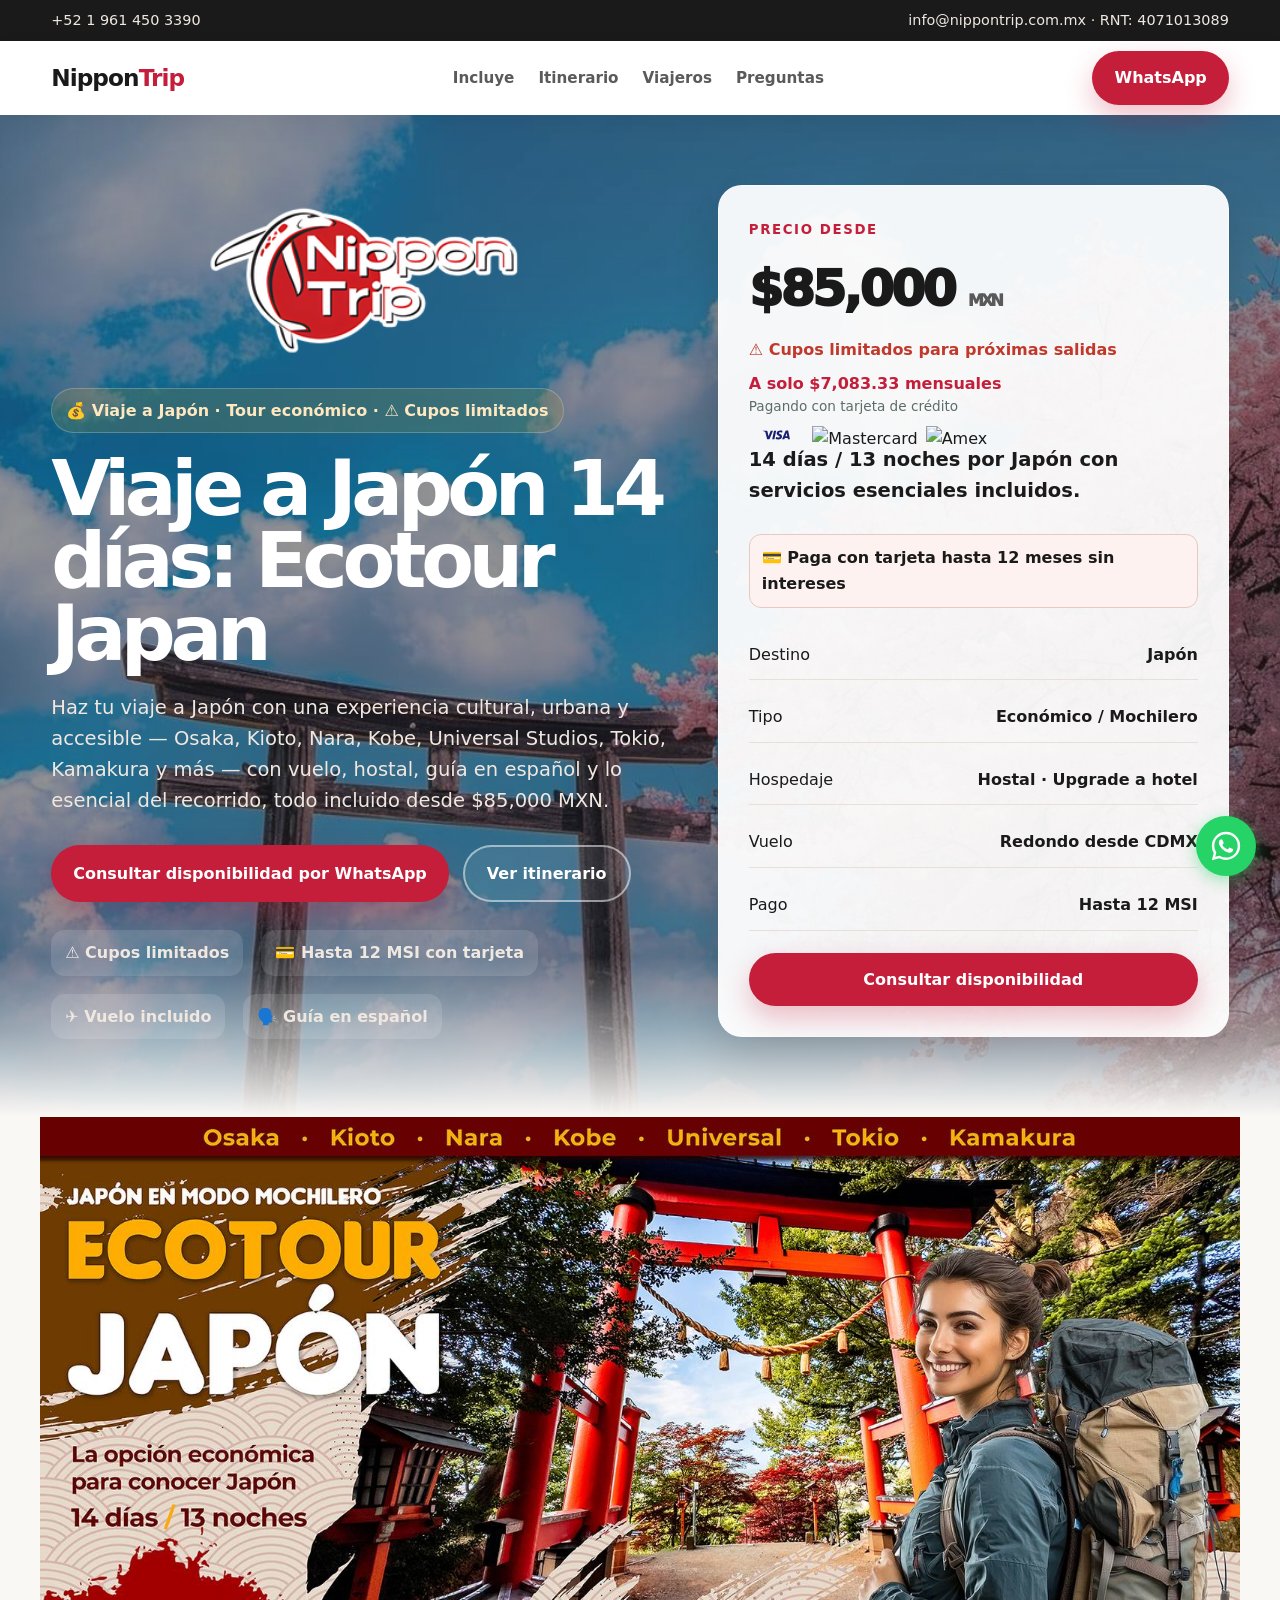
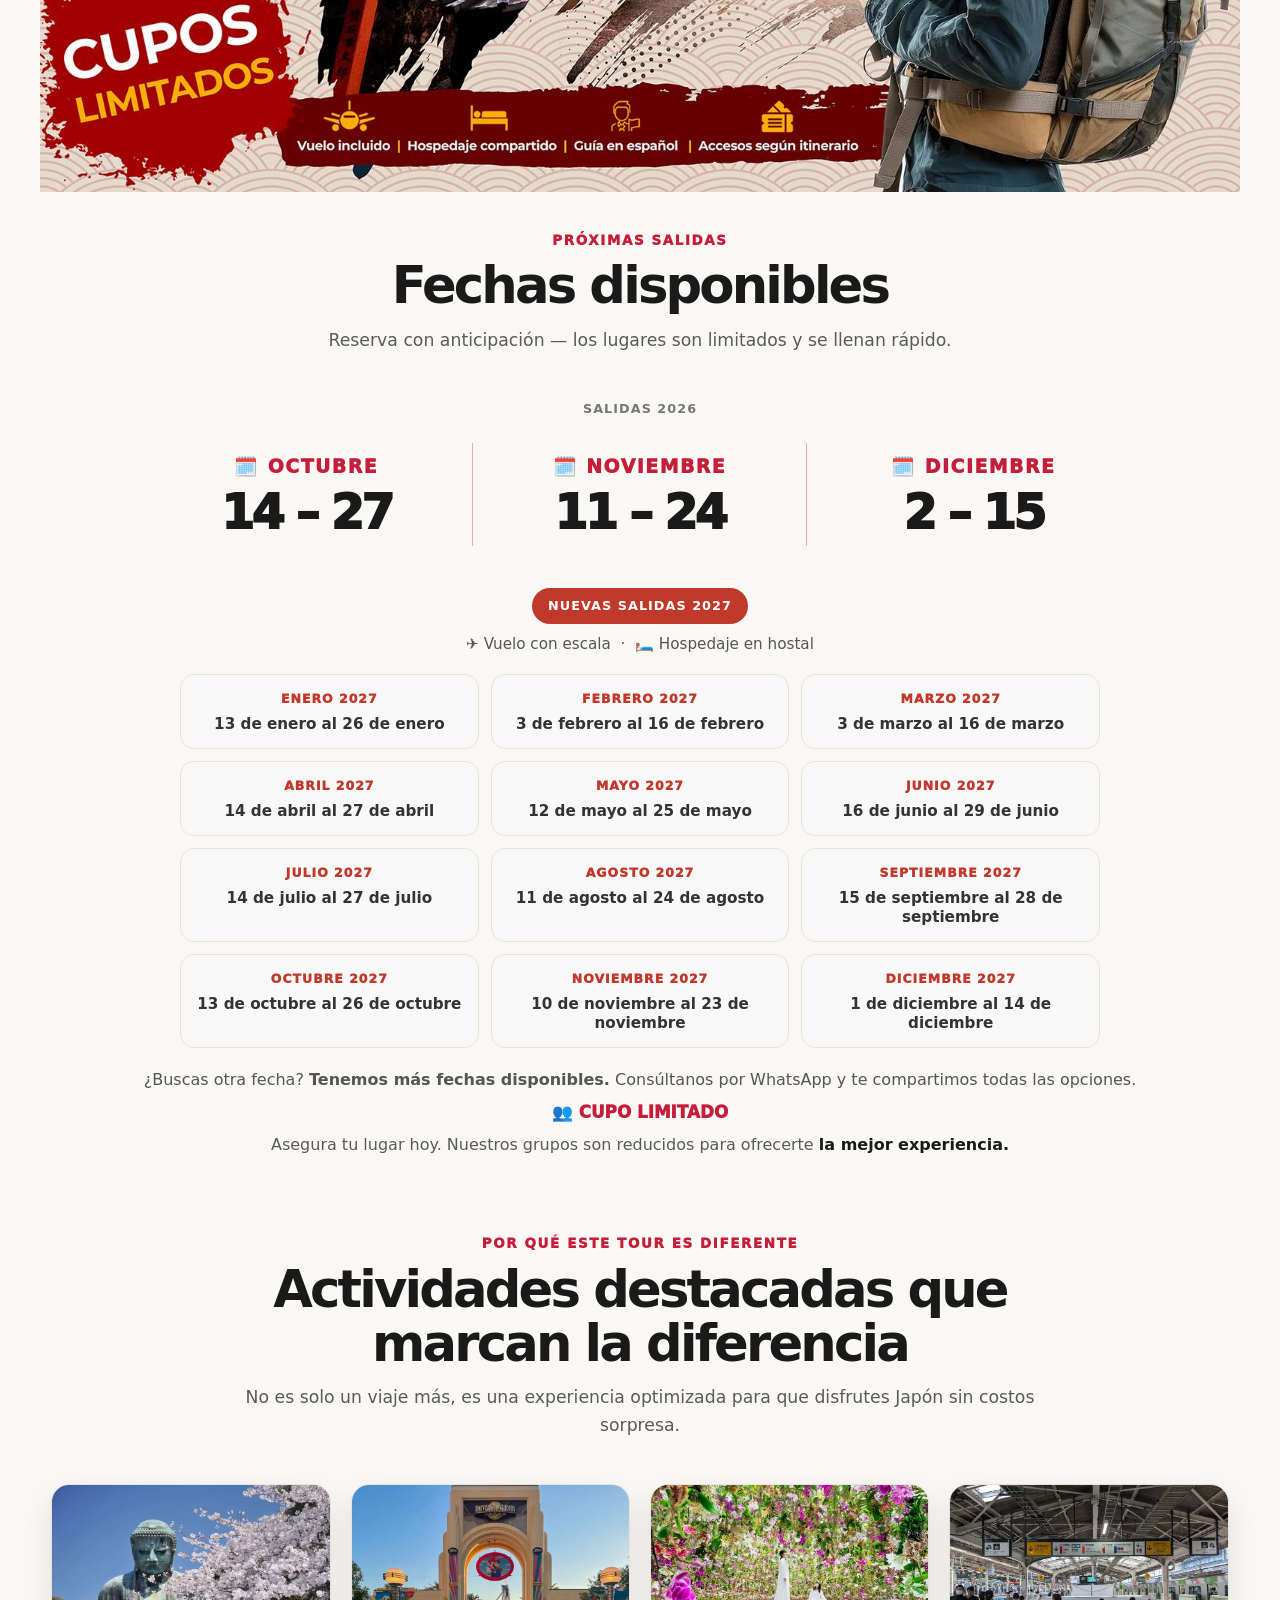
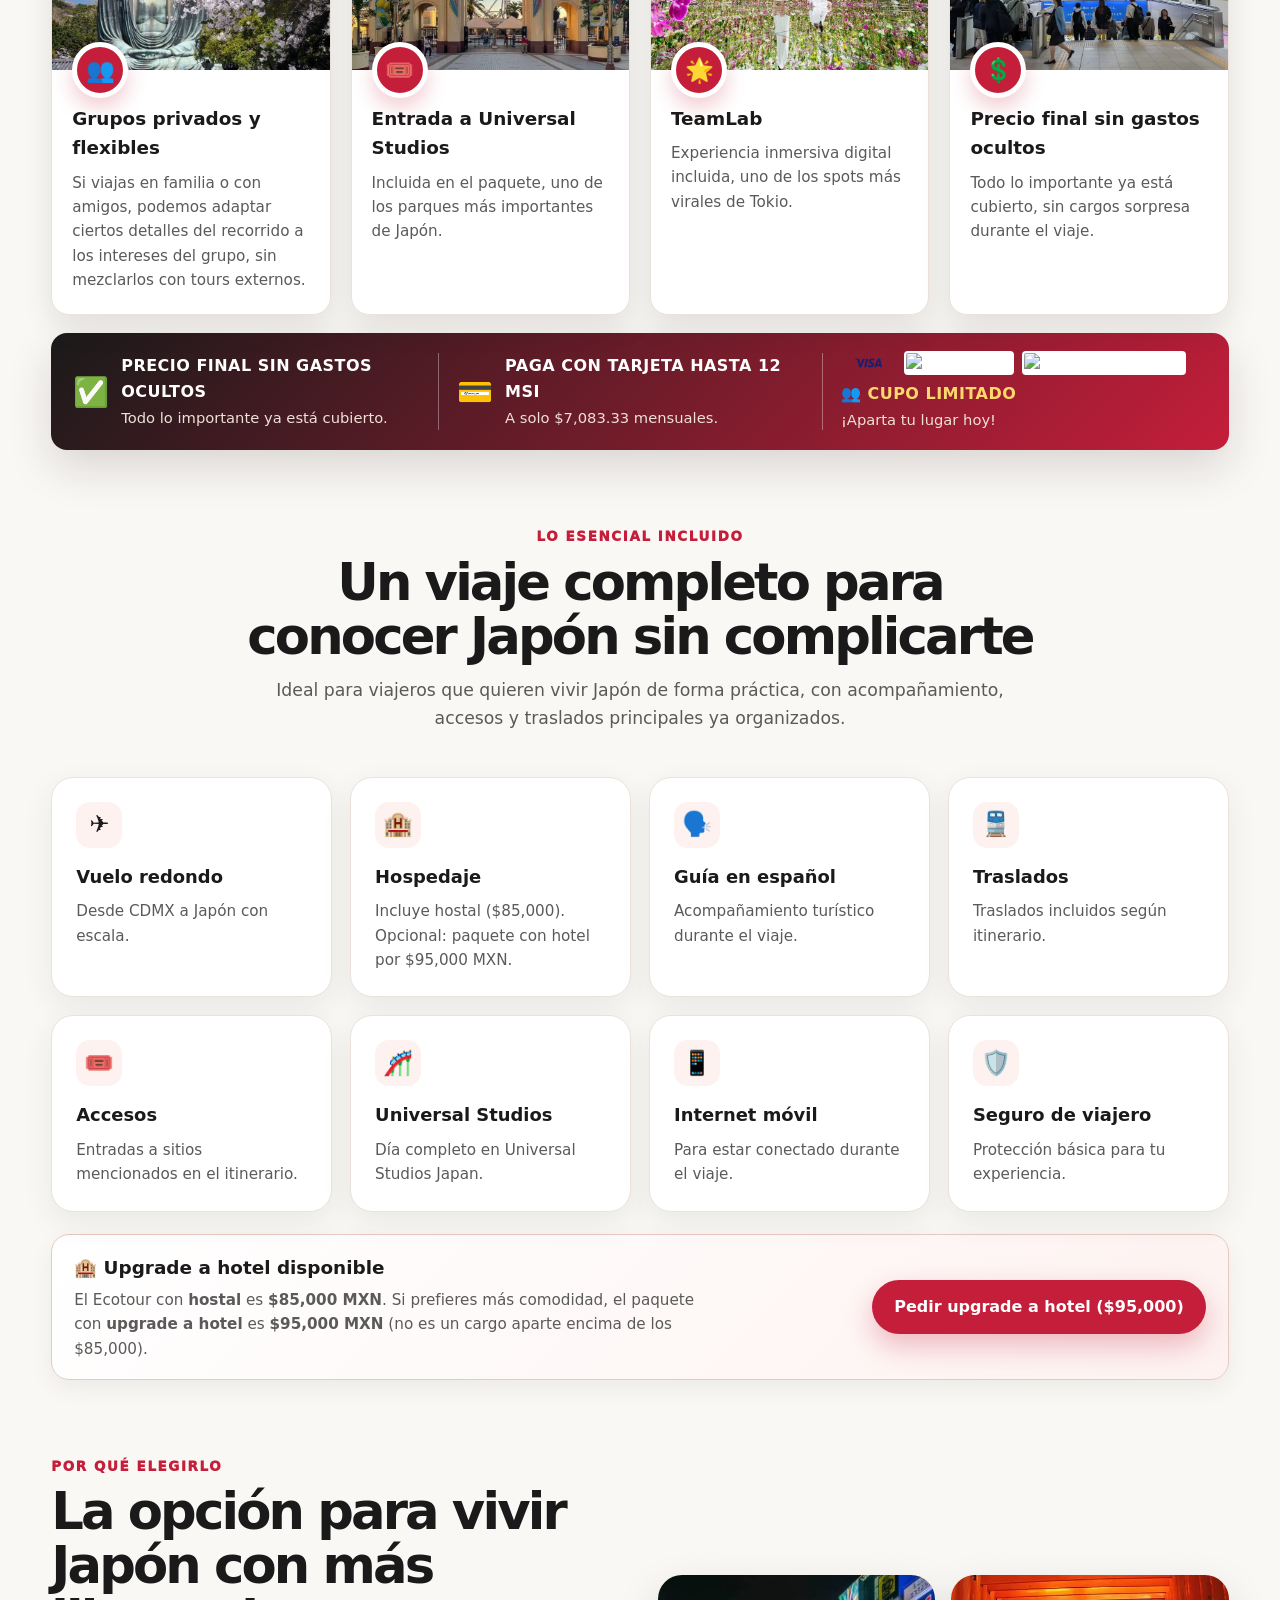
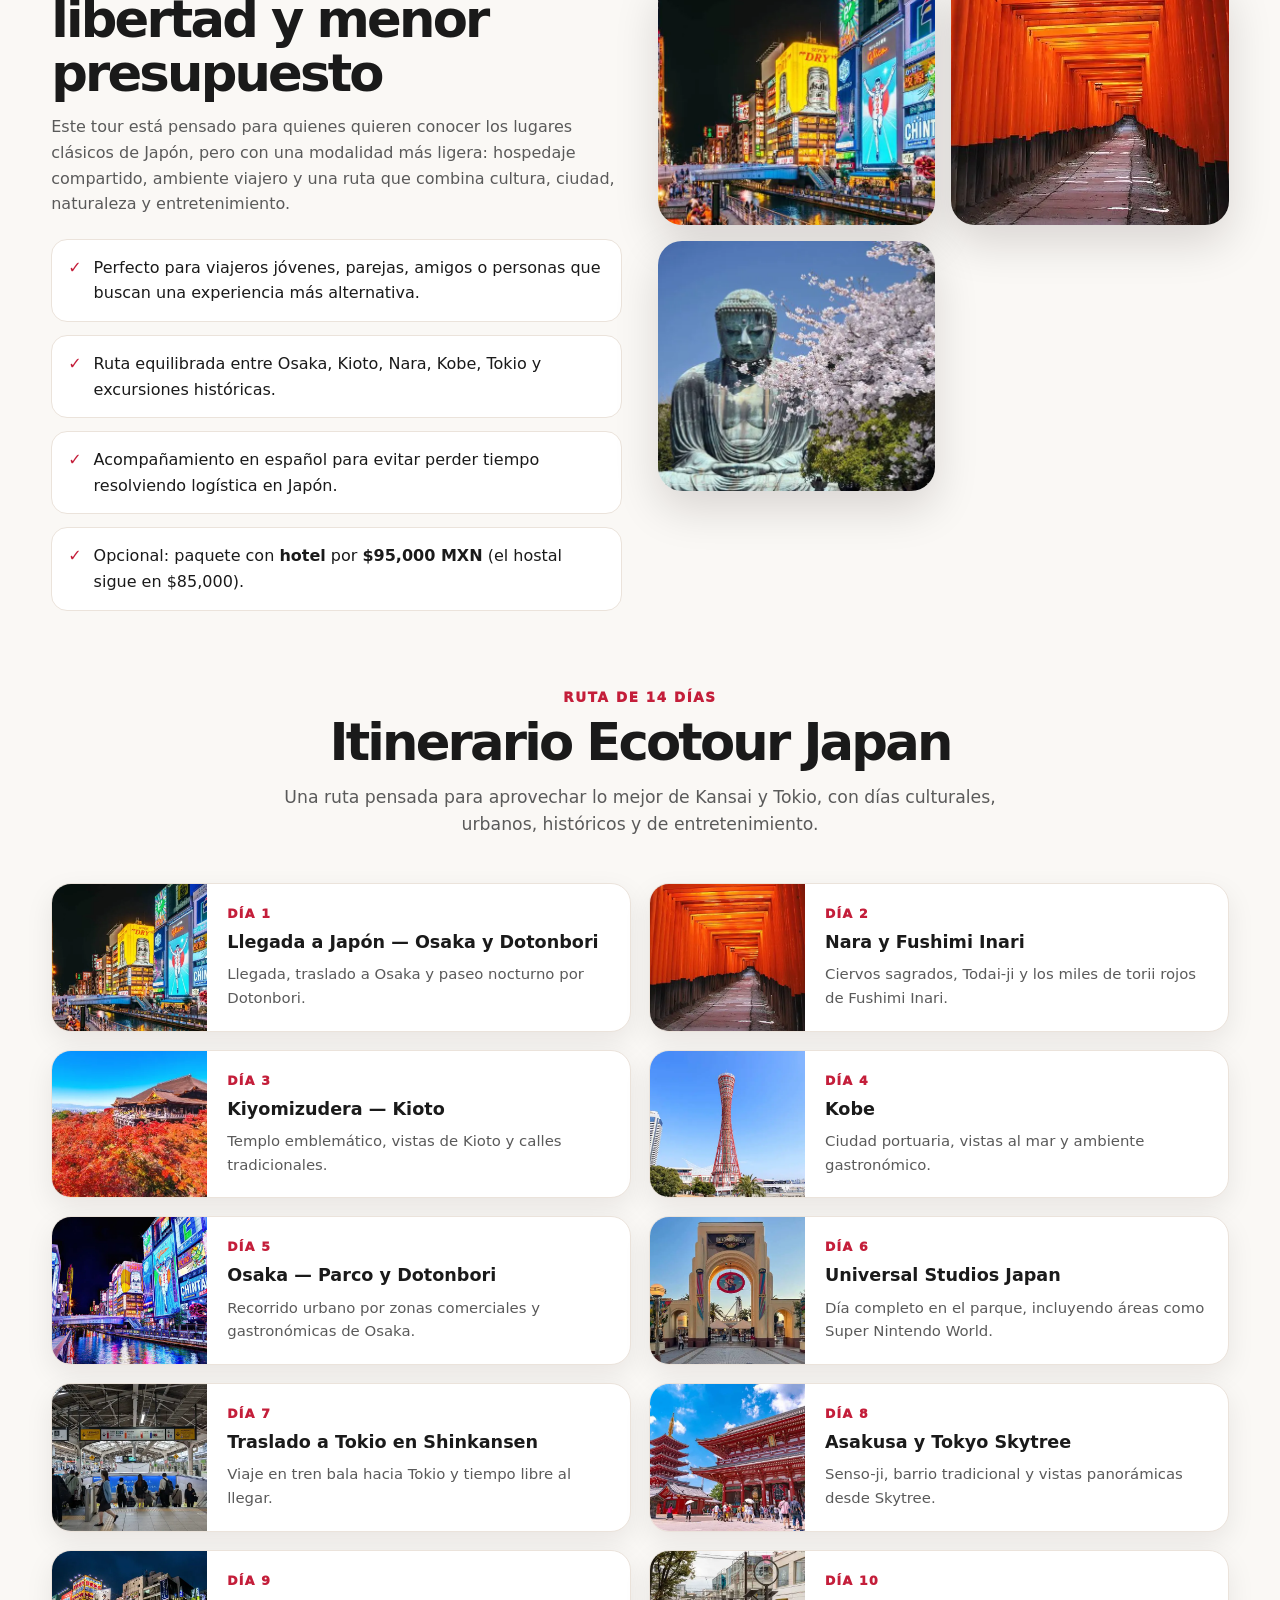
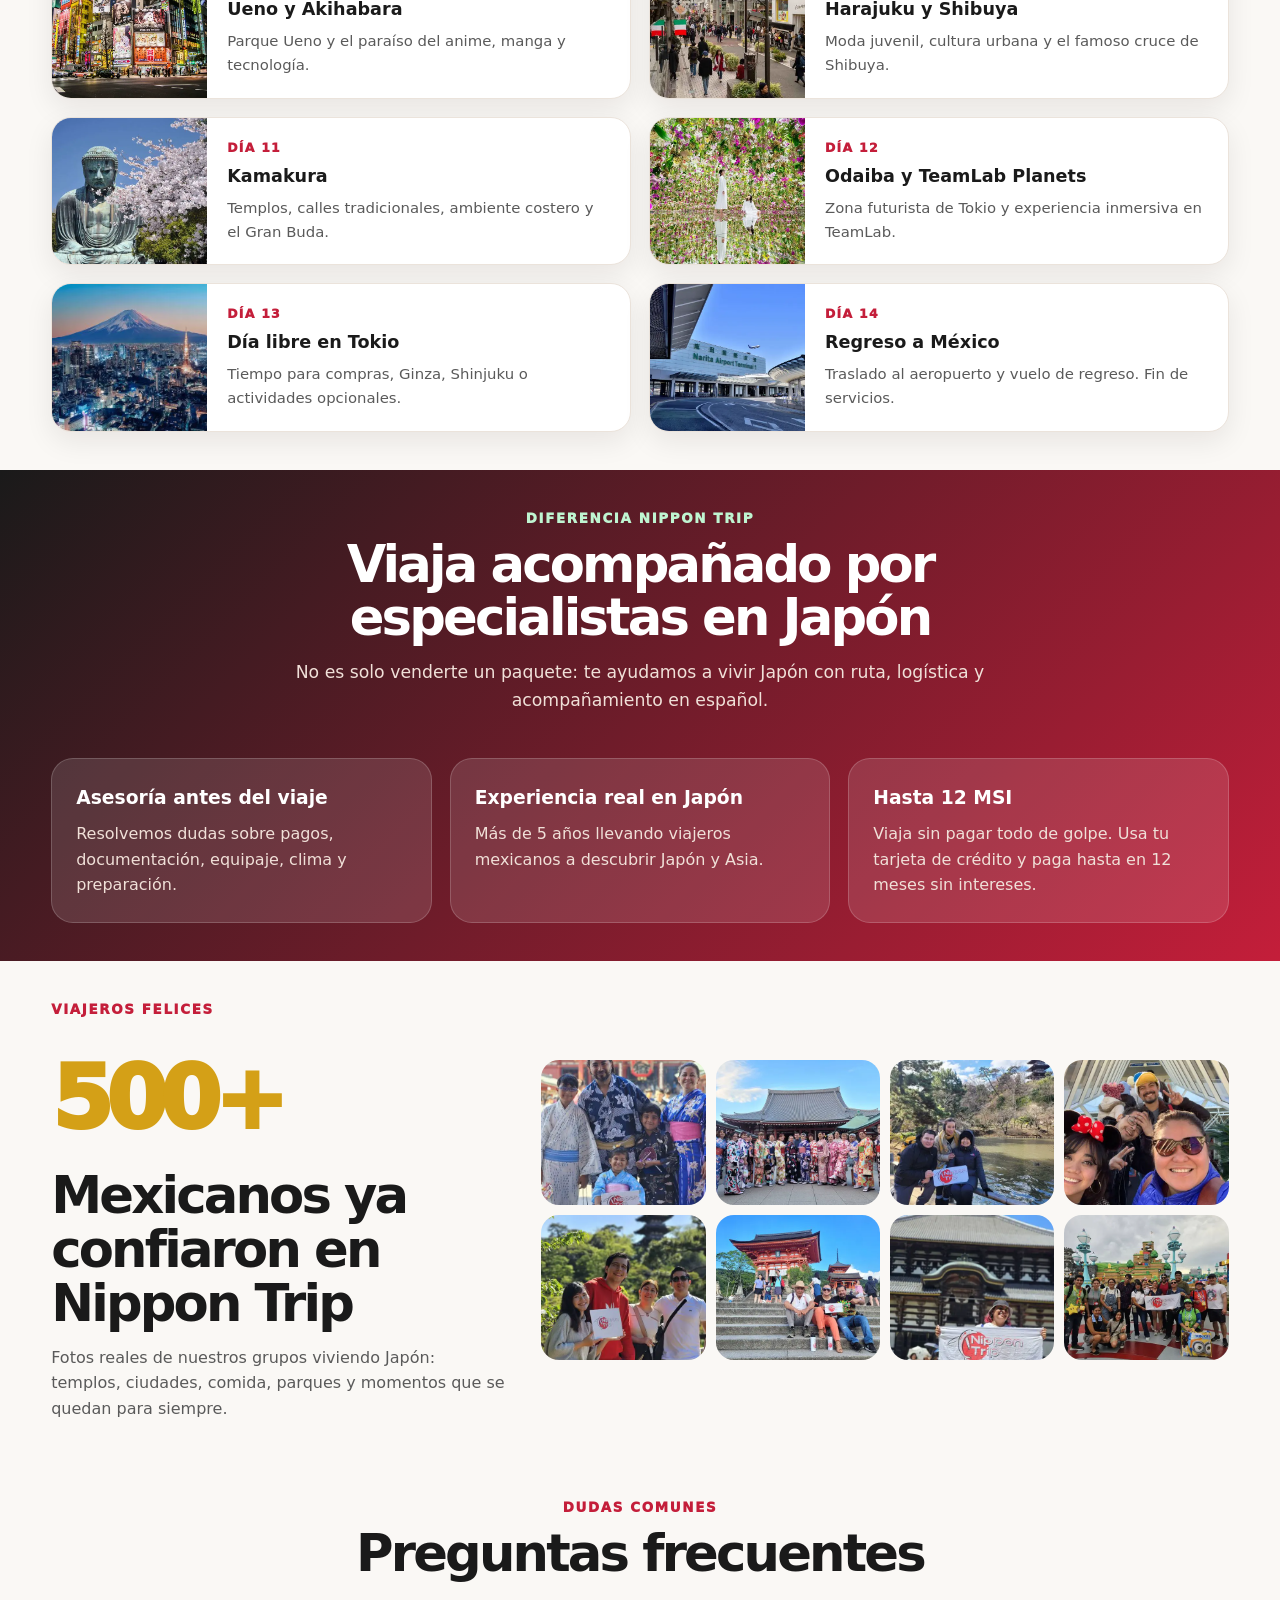
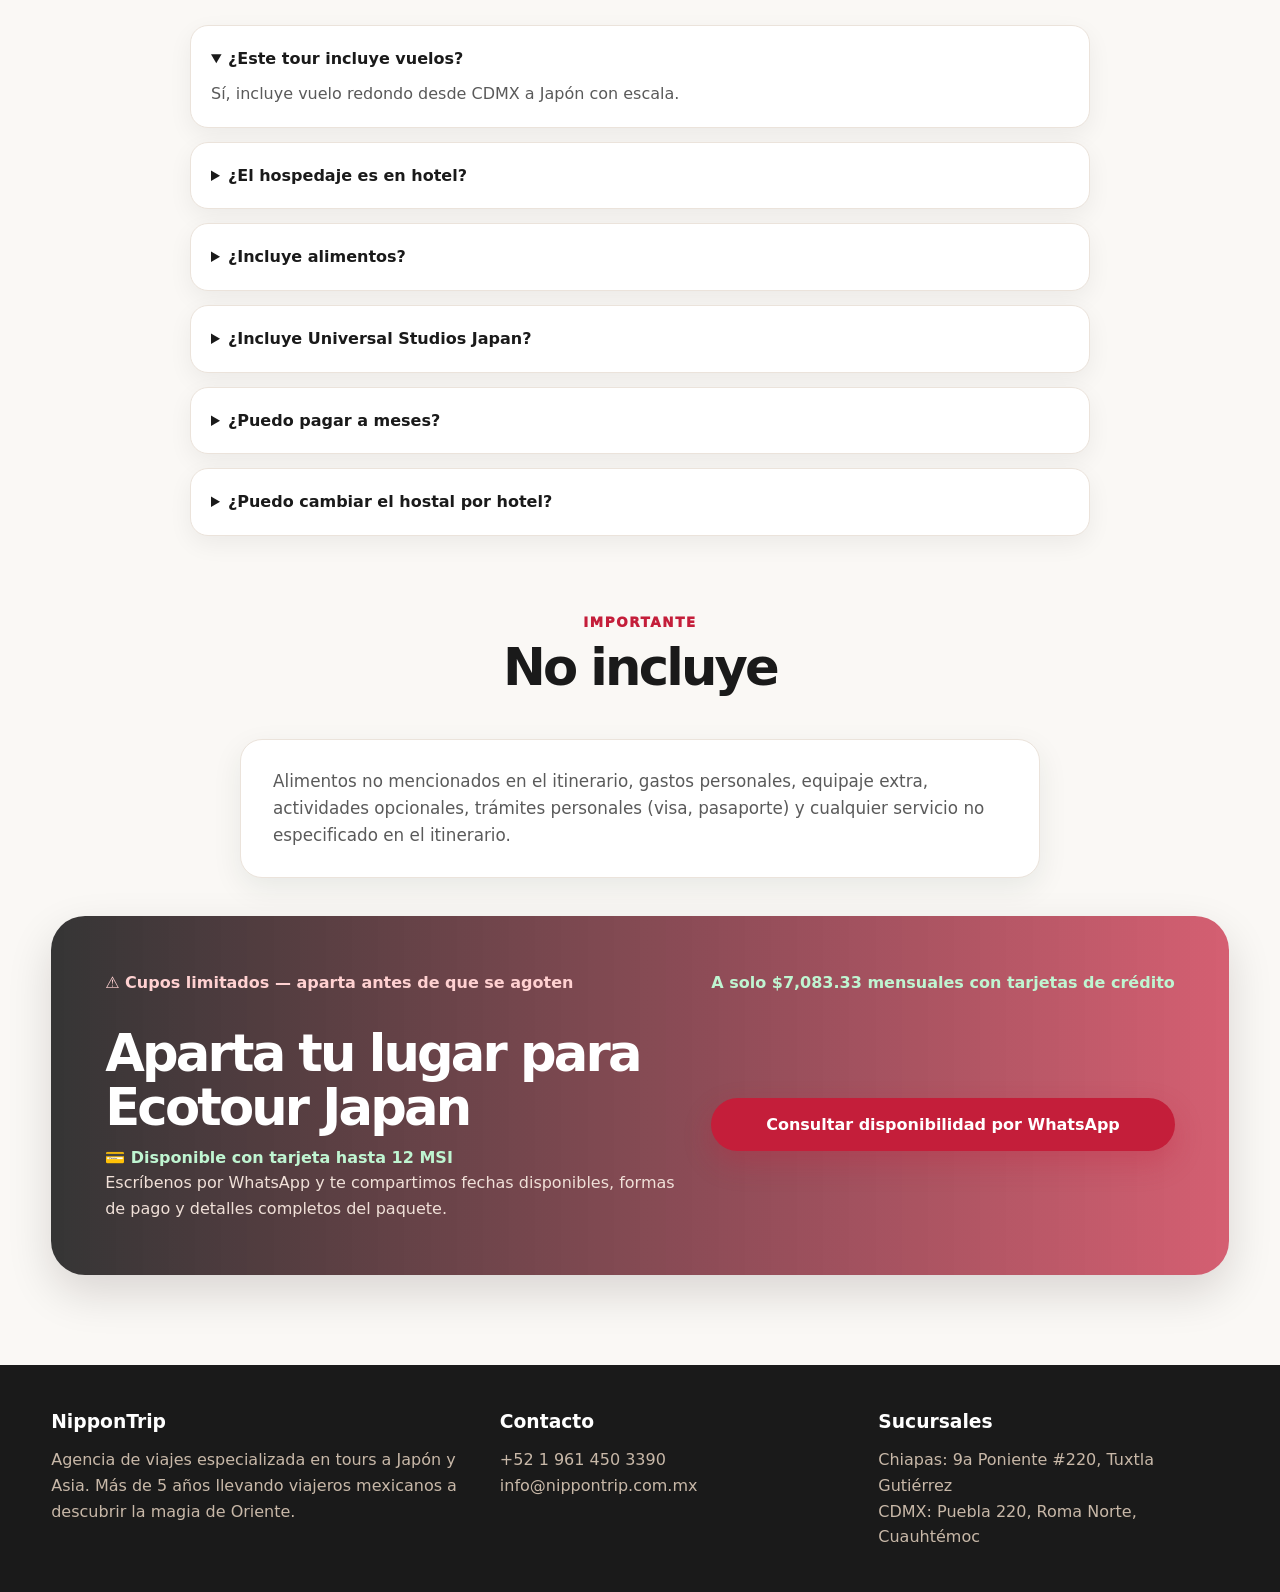
==== commit 56be80b5: "Ecotour: reforzar H1/hero para Ads (viaje a Japón) Alinea copy del hero con keyword Ads sin tocar CT" ====
--- a/ecotour/index.html
+++ b/ecotour/index.html
@@ -302,9 +302,9 @@
       <div class="container hero-grid">
         <div>
           <img src="logo-nippontrip.png" alt="NipponTrip" style="width:350px;height:auto;margin:0 auto 12px;display:block">
-          <div class="badge">💰 Tour económico · Japón en modo mochilero · ⚠️ Cupos limitados</div>
-          <h1>Ecotour Japan 14 días</h1>
-          <p>Vive Japón con una experiencia cultural, urbana y accesible: Osaka, Kioto, Nara, Kobe, Universal Studios, Tokio, Kamakura y más, acompañado por guía en español.</p>
+          <div class="badge">💰 Viaje a Japón · Tour económico · ⚠️ Cupos limitados</div>
+          <h1>Viaje a Japón 14 días: Ecotour Japan</h1>
+          <p>Haz tu viaje a Japón con una experiencia cultural, urbana y accesible — Osaka, Kioto, Nara, Kobe, Universal Studios, Tokio, Kamakura y más — con vuelo, hostal, guía en español y lo esencial del recorrido, todo incluido desde $85,000 MXN.</p>
           <div class="hero-actions">
             <a class="btn btn-primary" href="https://wa.me/5219614503390?text=Hola%20NipponTrip%2C%20vi%20el%20Ecotour%20Japan%2014%20d%C3%ADas%20desde%20%2485%2C000%20MXN.%20%C2%BFMe%20comparten%20fechas%20disponibles%20y%20formas%20de%20pago%3F%20Me%20interesa%20hostal%20%2F%20vuelo%20incluido." target="_blank" rel="noopener">Consultar disponibilidad por WhatsApp</a>
             <a class="btn btn-outline" href="#itinerario">Ver itinerario</a>
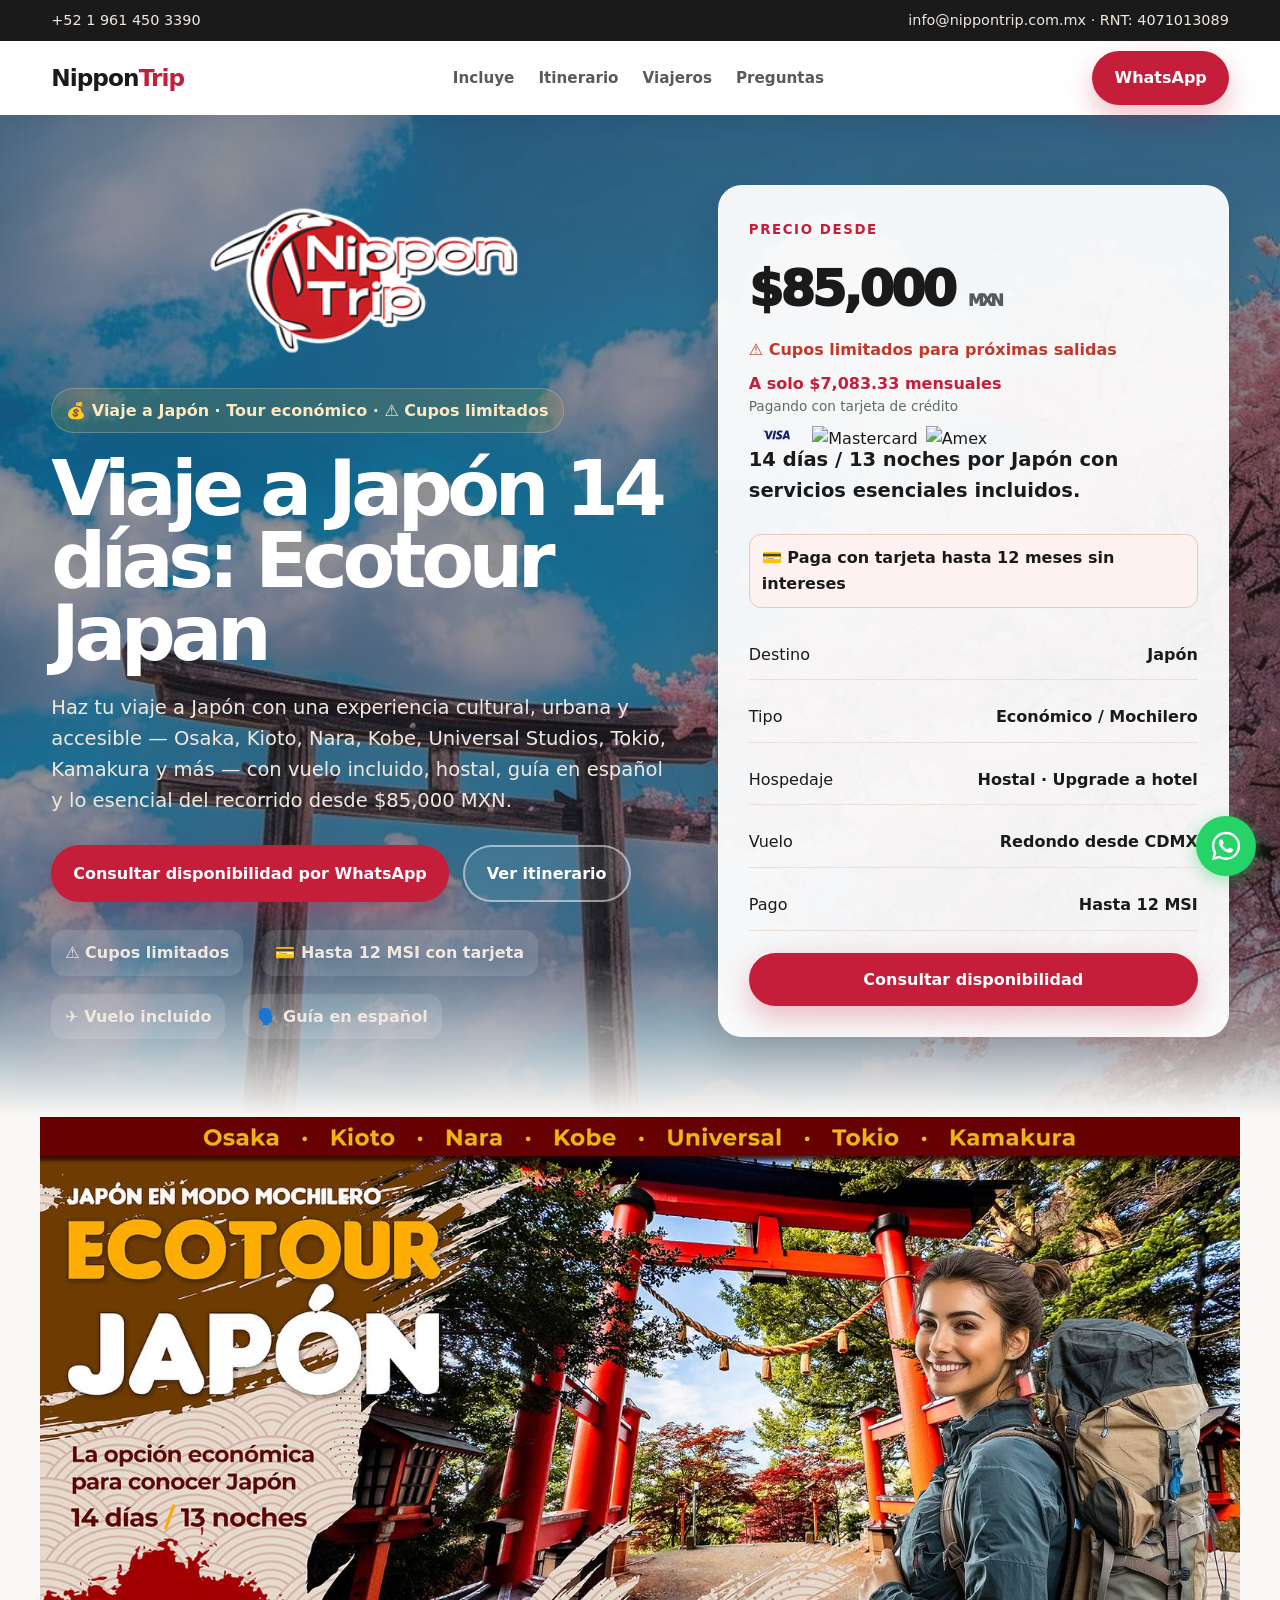
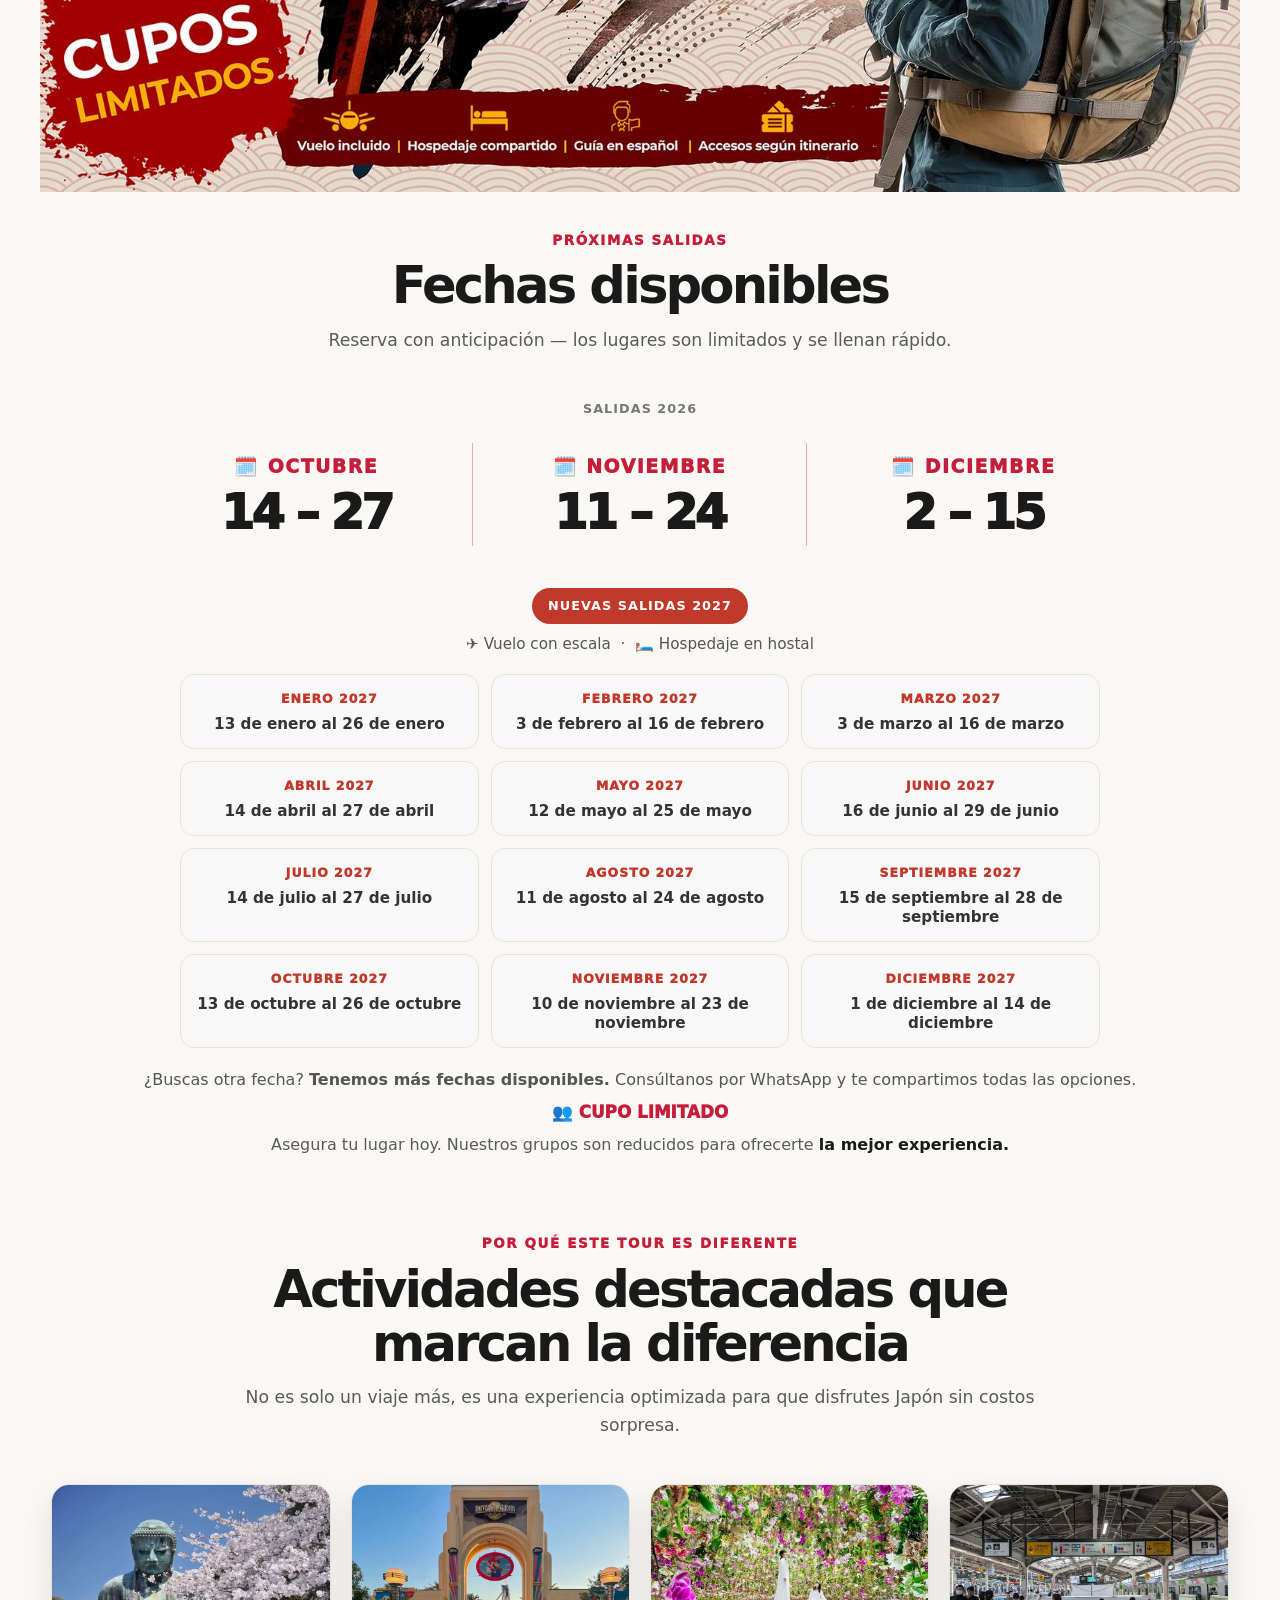
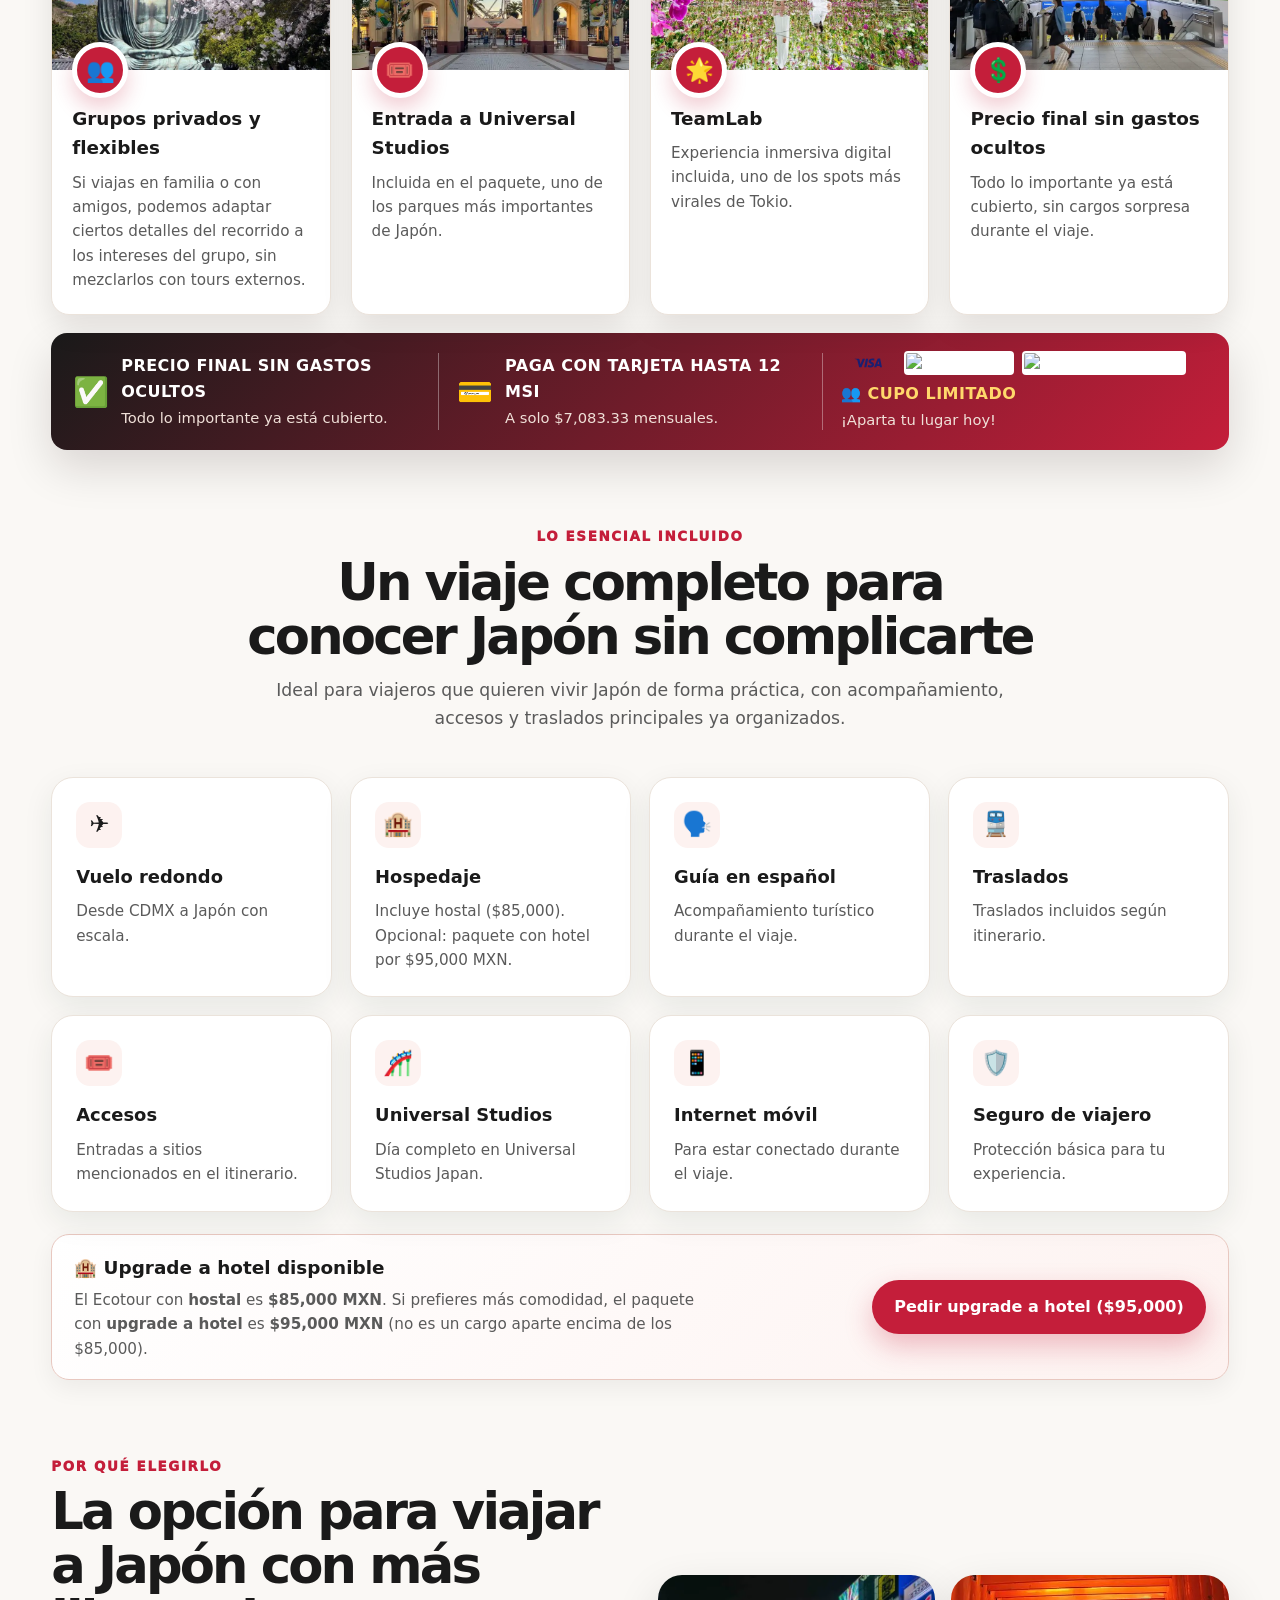
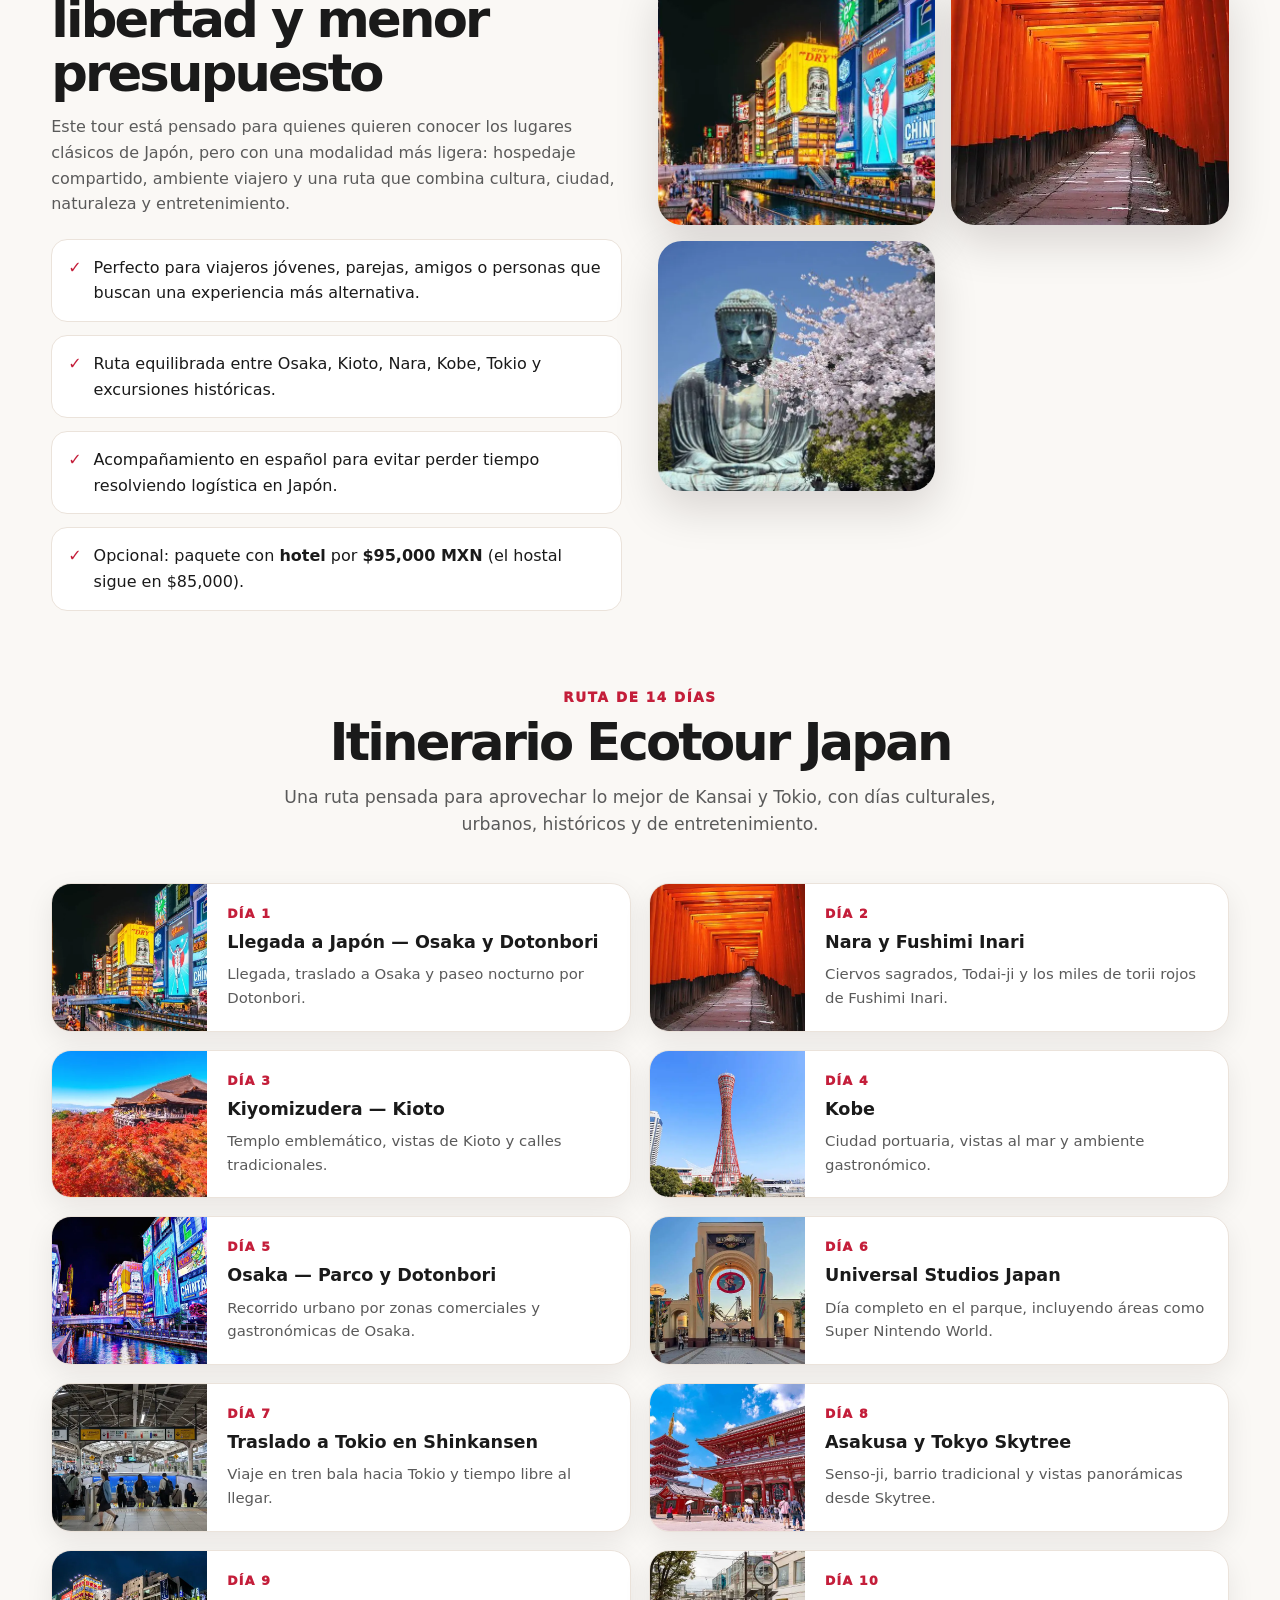
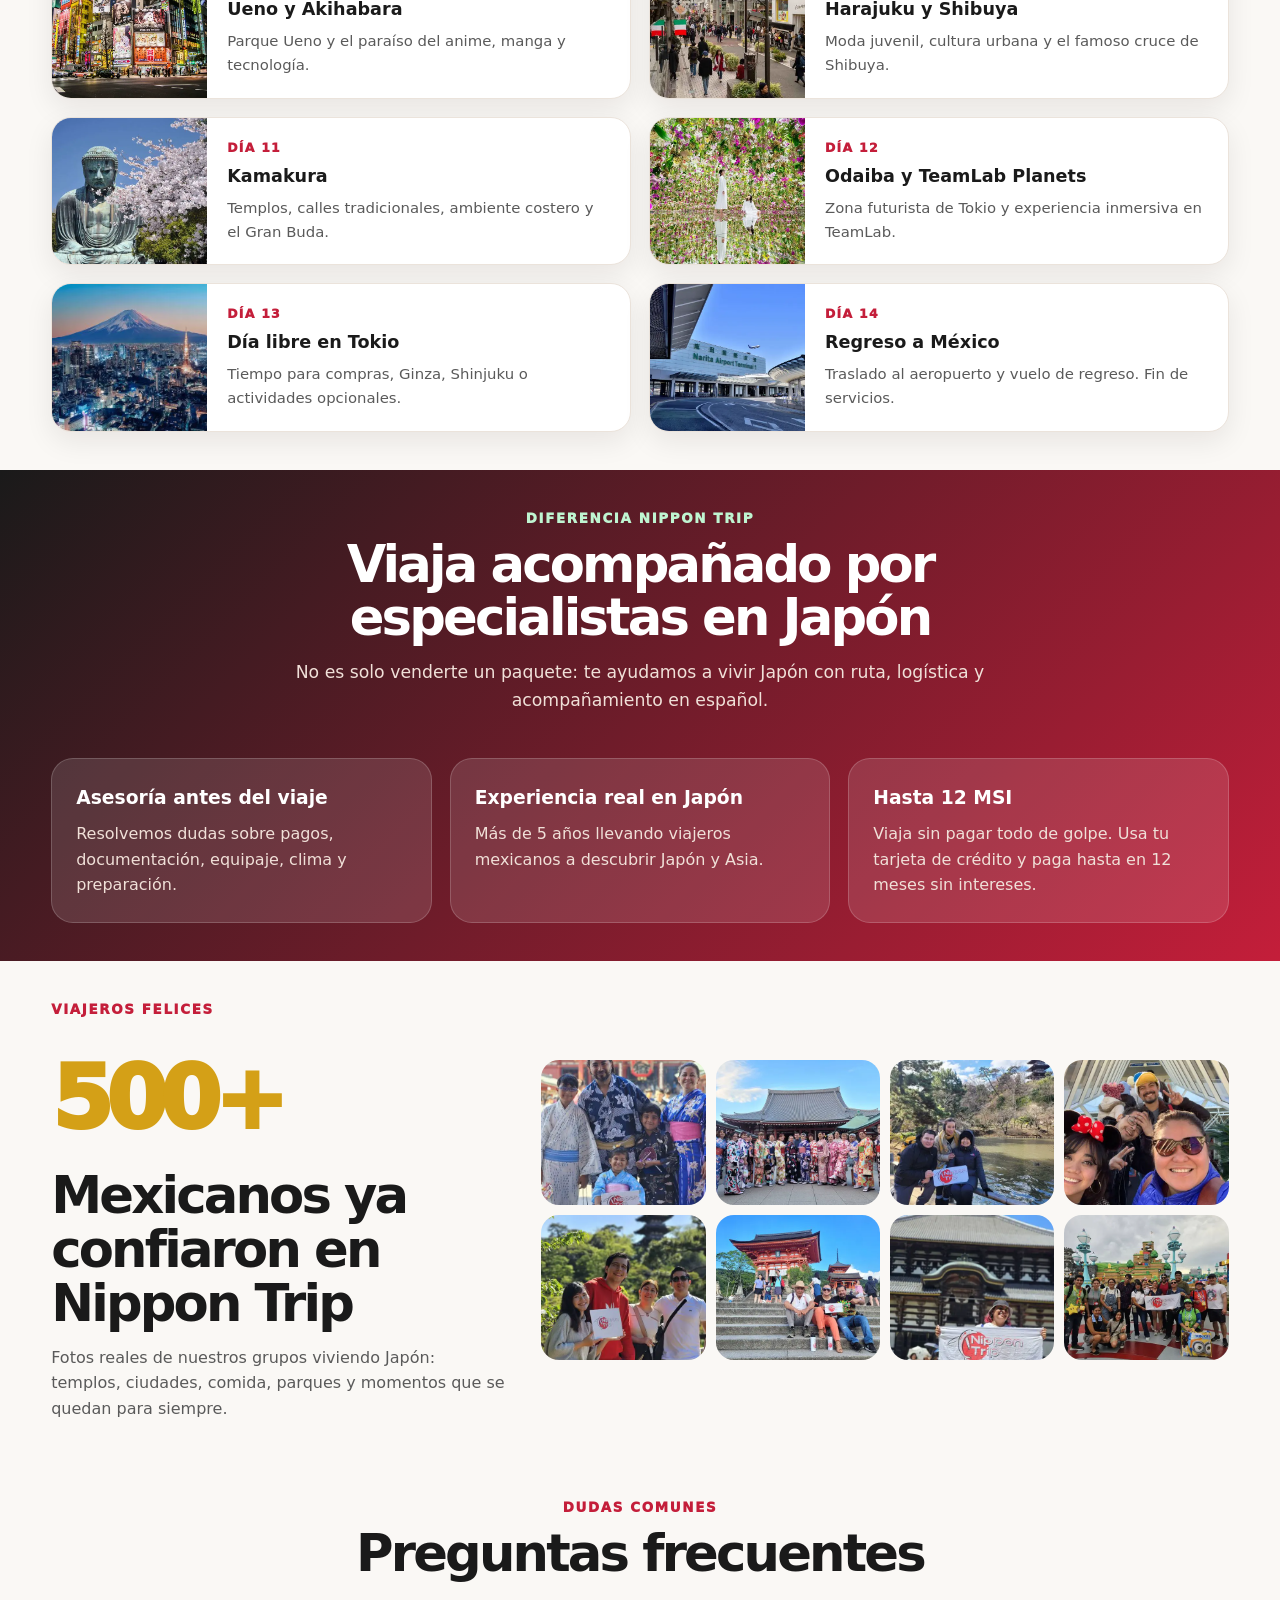
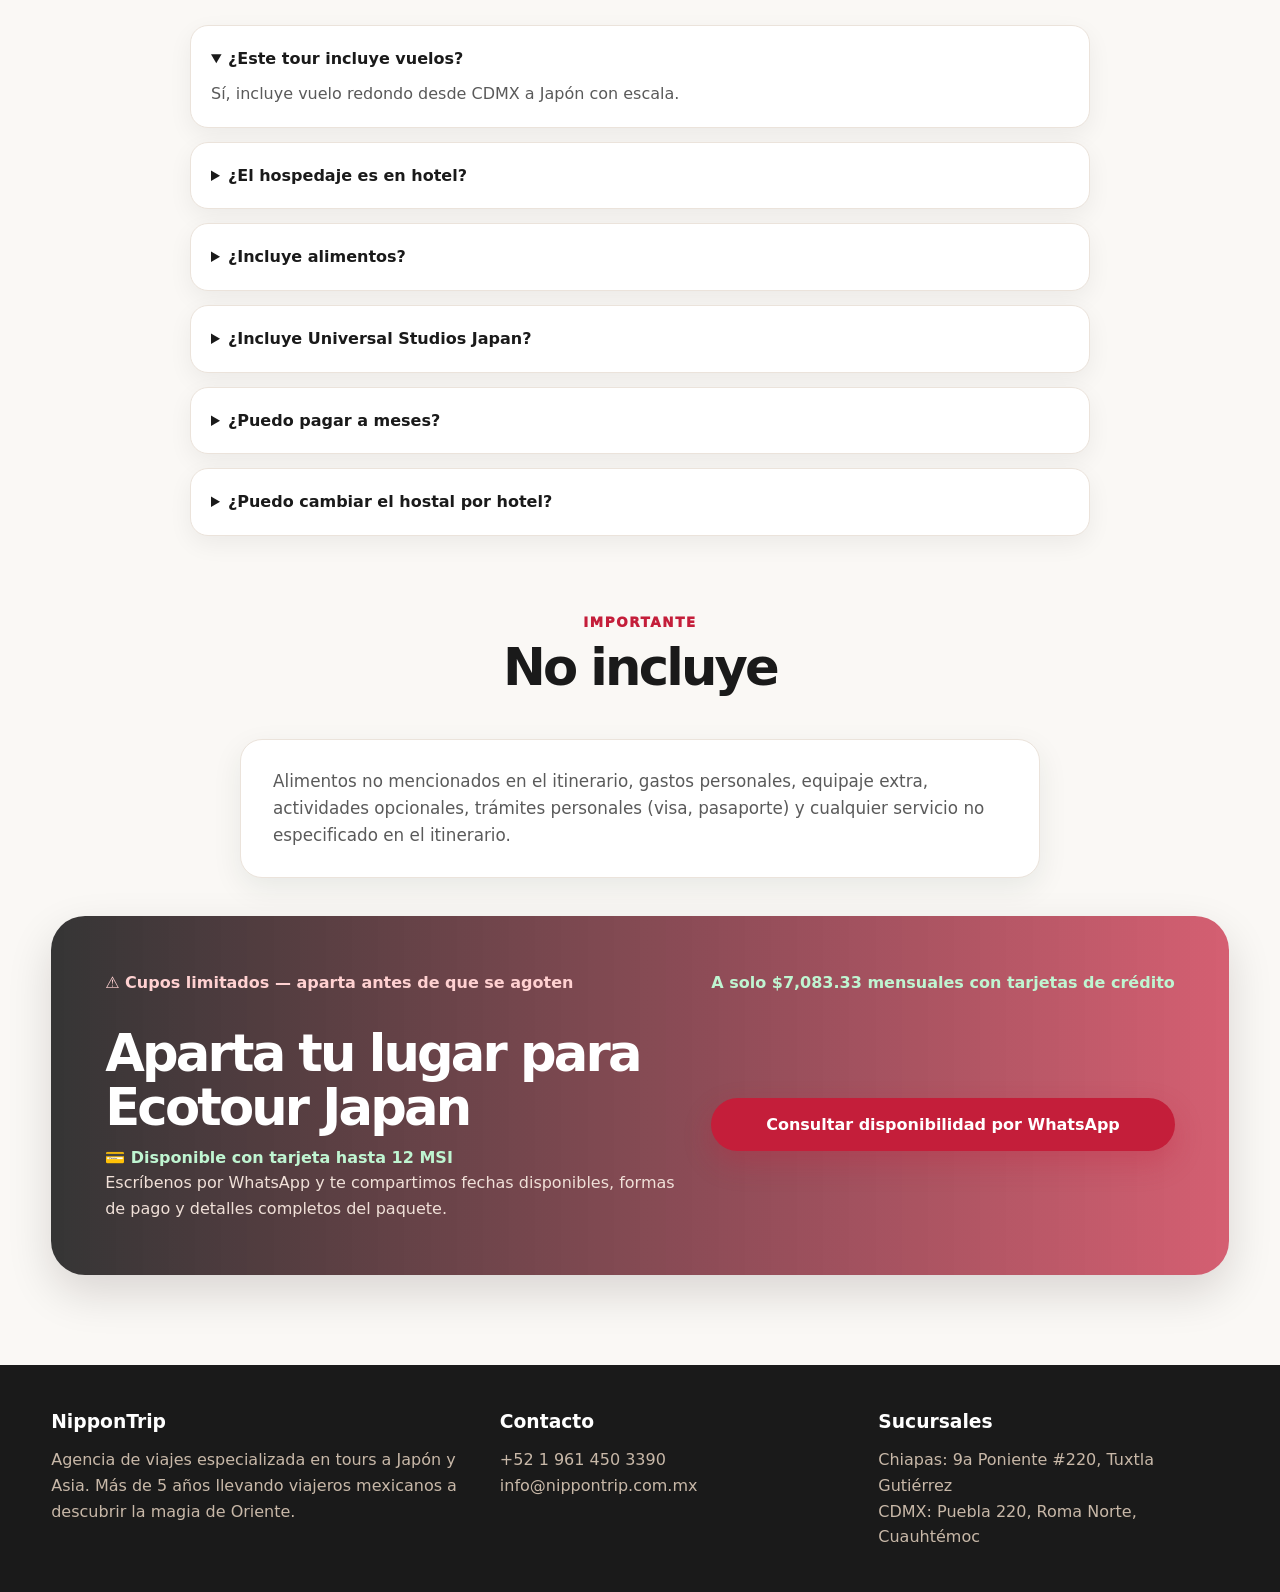
==== commit 2244a30b: "Ecotour: quitar 'todo incluido' del hero, 'vuelo incluido' y 'viajar a Japón' en H2" ====
--- a/ecotour/index.html
+++ b/ecotour/index.html
@@ -304,7 +304,7 @@
           <img src="logo-nippontrip.png" alt="NipponTrip" style="width:350px;height:auto;margin:0 auto 12px;display:block">
           <div class="badge">💰 Viaje a Japón · Tour económico · ⚠️ Cupos limitados</div>
           <h1>Viaje a Japón 14 días: Ecotour Japan</h1>
-          <p>Haz tu viaje a Japón con una experiencia cultural, urbana y accesible — Osaka, Kioto, Nara, Kobe, Universal Studios, Tokio, Kamakura y más — con vuelo, hostal, guía en español y lo esencial del recorrido, todo incluido desde $85,000 MXN.</p>
+          <p>Haz tu viaje a Japón con una experiencia cultural, urbana y accesible — Osaka, Kioto, Nara, Kobe, Universal Studios, Tokio, Kamakura y más — con vuelo incluido, hostal, guía en español y lo esencial del recorrido desde $85,000 MXN.</p>
           <div class="hero-actions">
             <a class="btn btn-primary" href="https://wa.me/5219614503390?text=Hola%20NipponTrip%2C%20vi%20el%20Ecotour%20Japan%2014%20d%C3%ADas%20desde%20%2485%2C000%20MXN.%20%C2%BFMe%20comparten%20fechas%20disponibles%20y%20formas%20de%20pago%3F%20Me%20interesa%20hostal%20%2F%20vuelo%20incluido." target="_blank" rel="noopener">Consultar disponibilidad por WhatsApp</a>
             <a class="btn btn-outline" href="#itinerario">Ver itinerario</a>
@@ -453,7 +453,7 @@
       <div class="container split">
         <div>
           <div class="kicker">Por qué elegirlo</div>
-          <h2>La opción para vivir Japón con más libertad y menor presupuesto</h2>
+          <h2>La opción para viajar a Japón con más libertad y menor presupuesto</h2>
           <p style="color:var(--muted)">Este tour está pensado para quienes quieren conocer los lugares clásicos de Japón, pero con una modalidad más ligera: hospedaje compartido, ambiente viajero y una ruta que combina cultura, ciudad, naturaleza y entretenimiento.</p>
           <div class="checklist">
             <div class="check"><strong>✓</strong><span>Perfecto para viajeros jóvenes, parejas, amigos o personas que buscan una experiencia más alternativa.</span></div>
